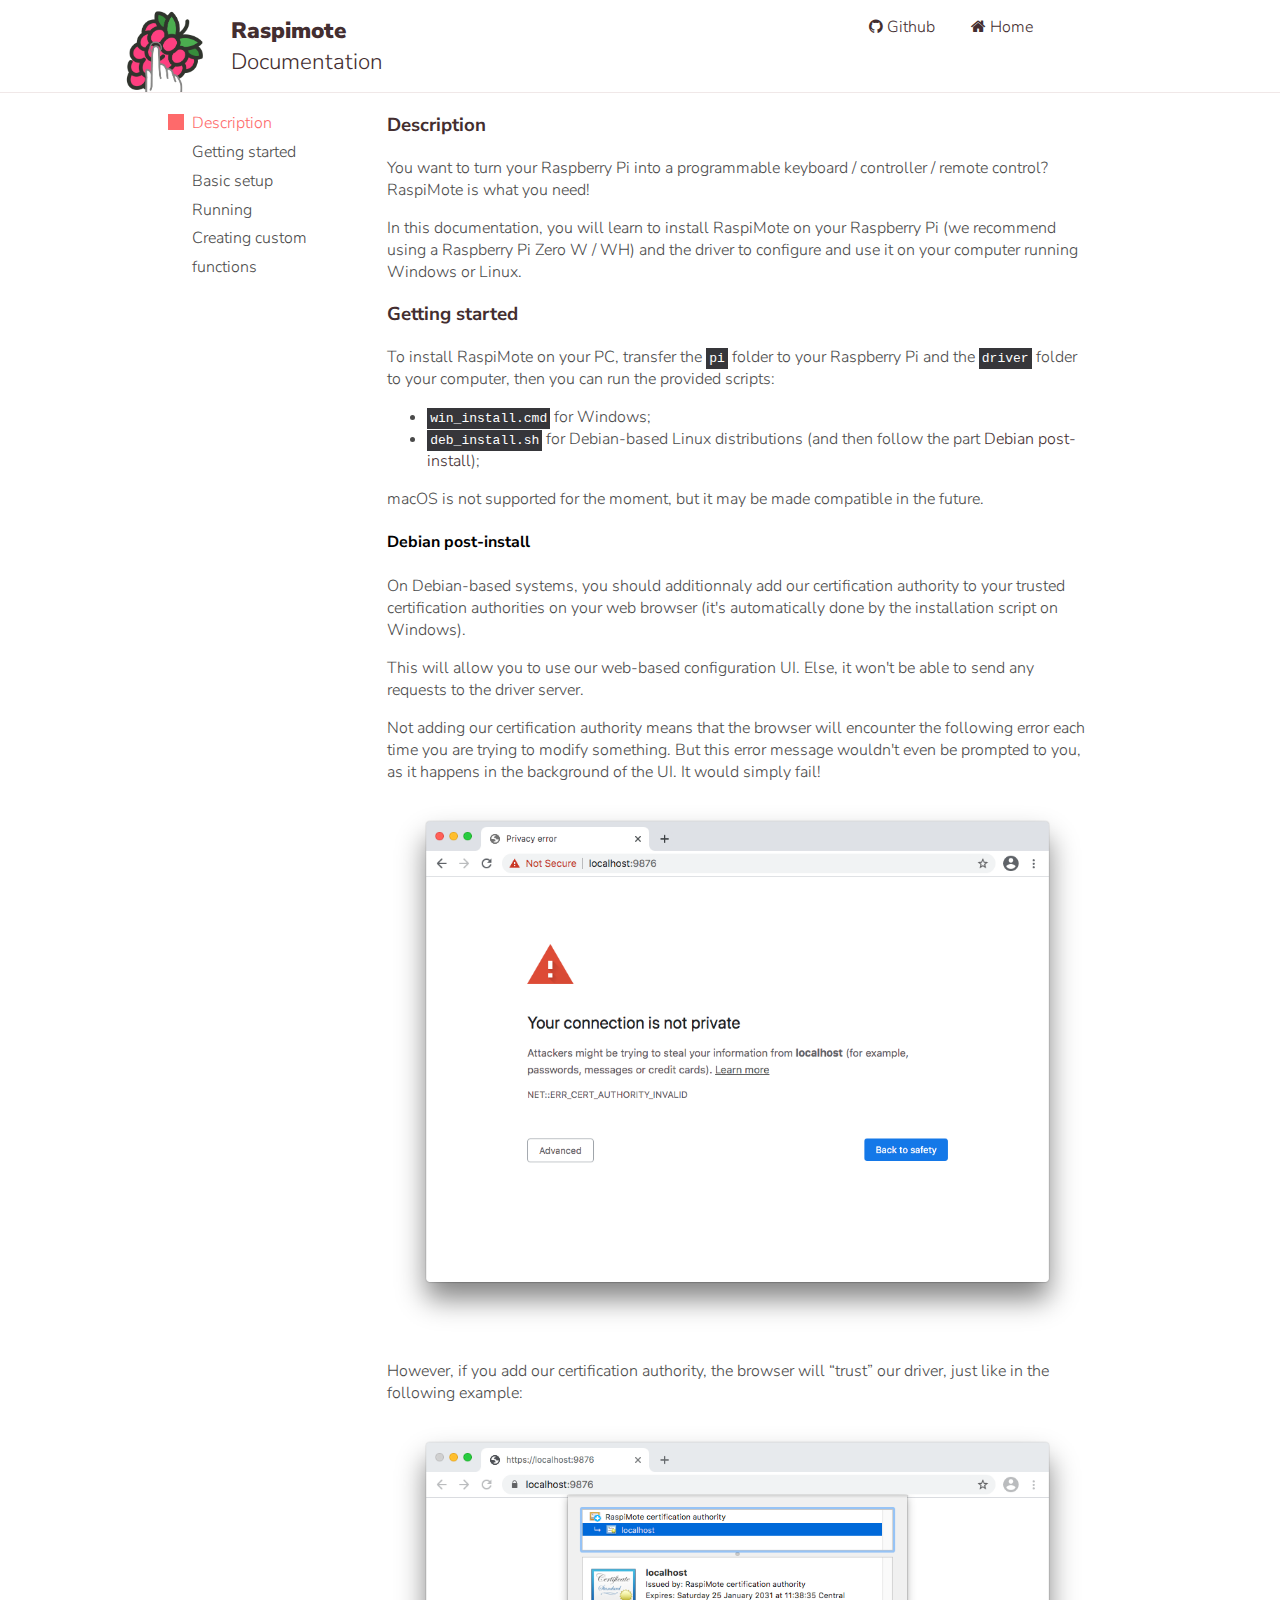
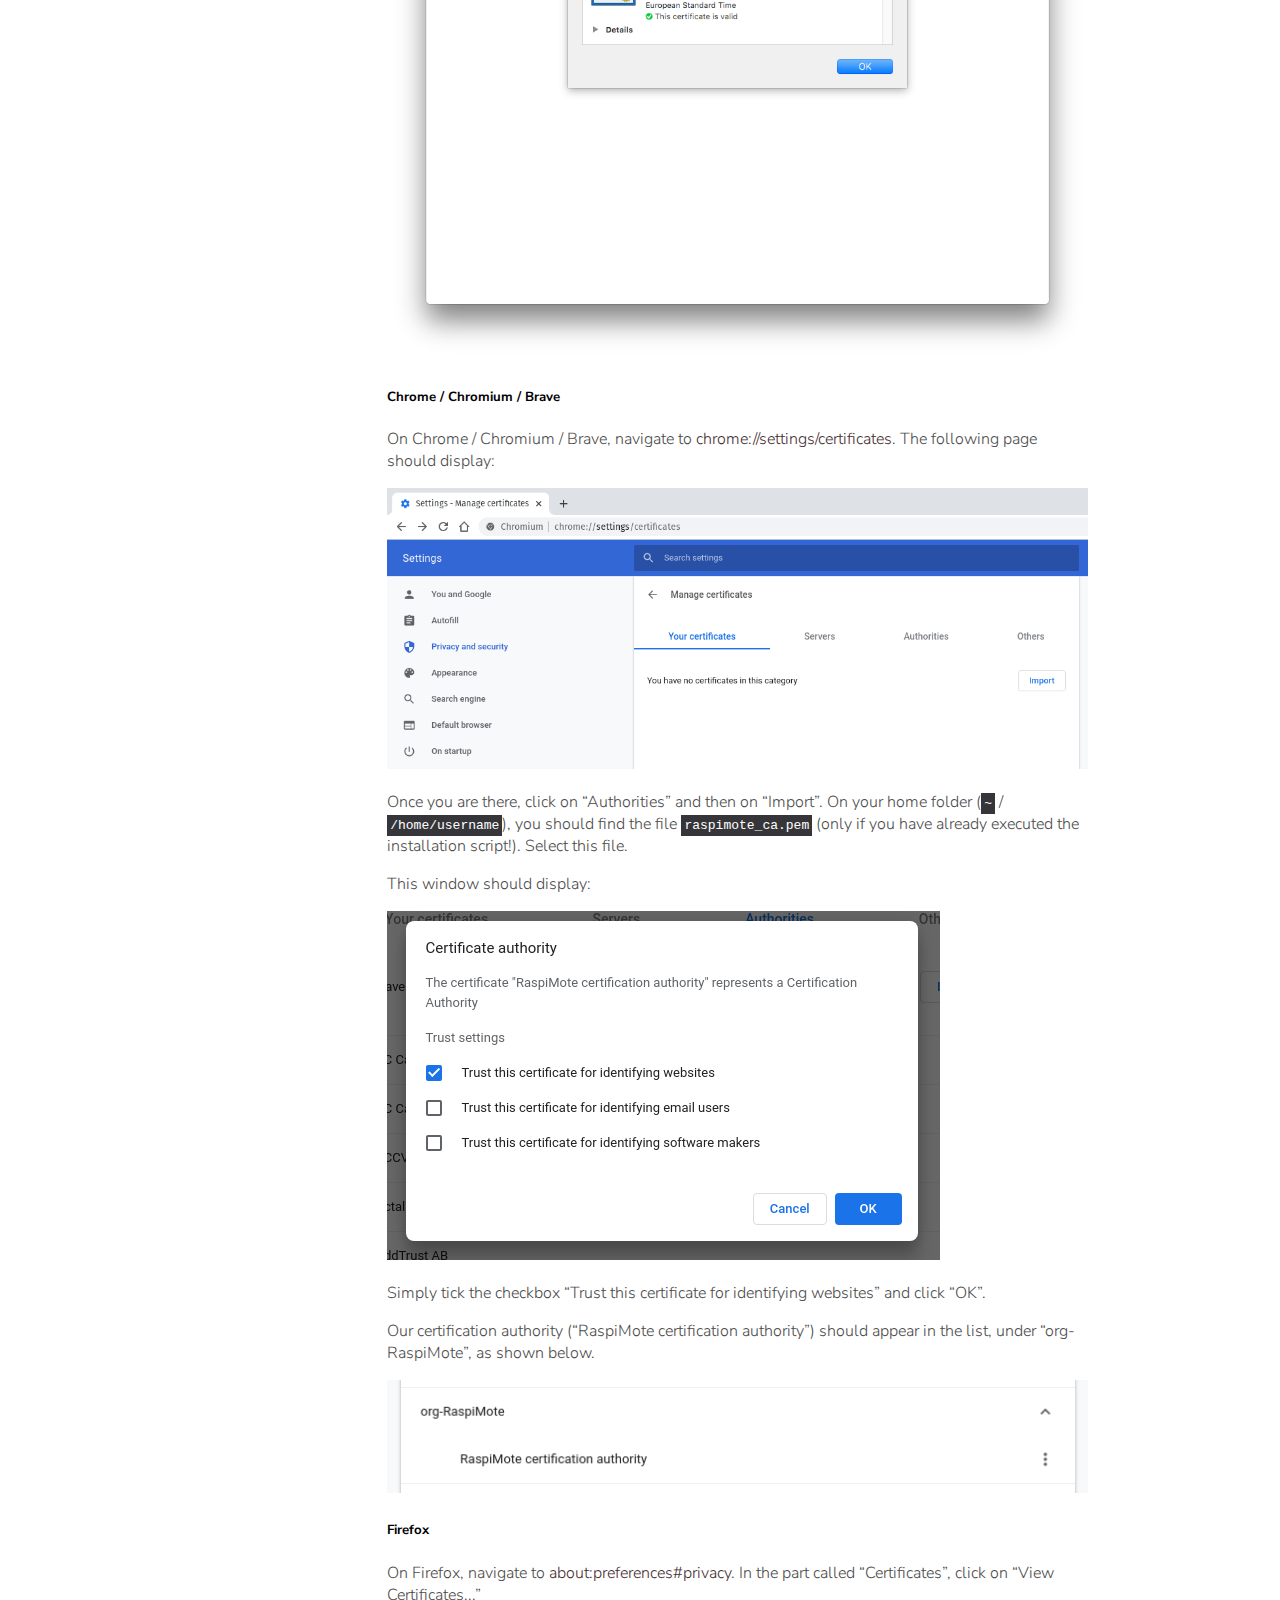
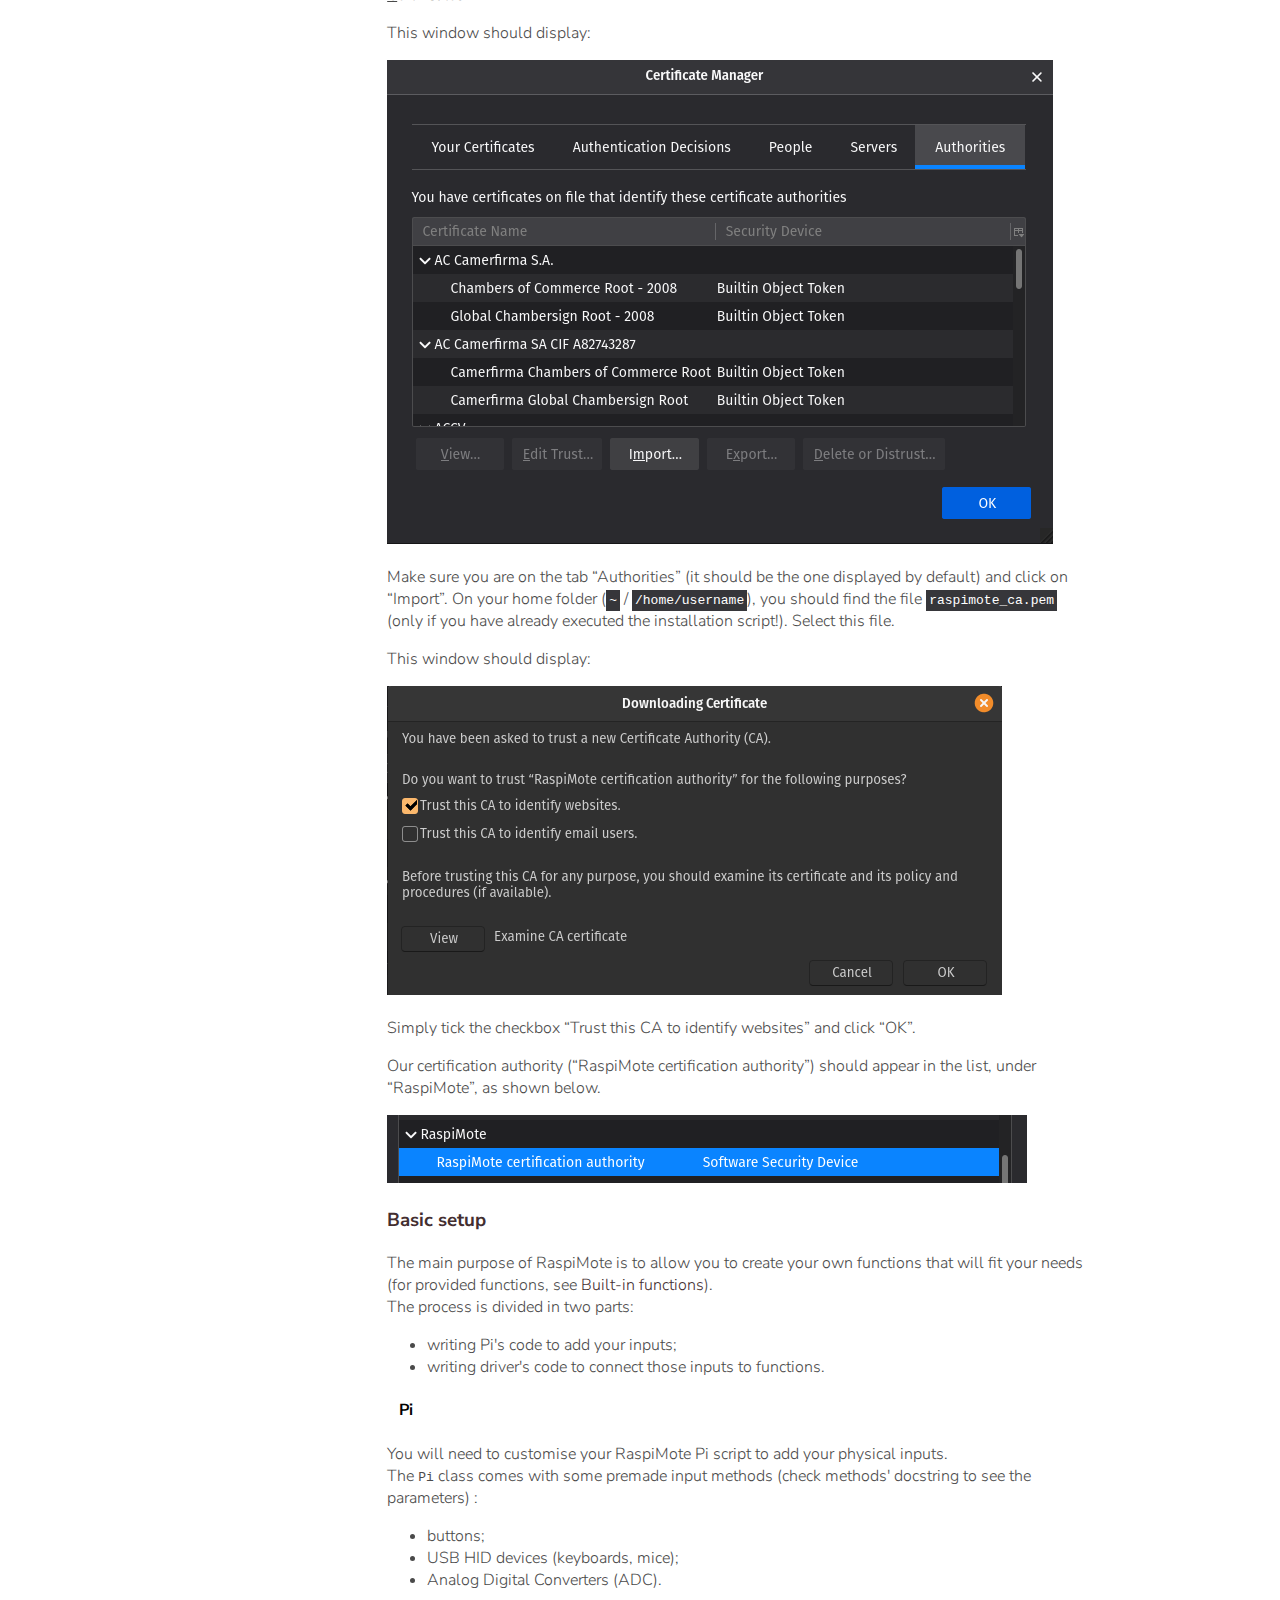
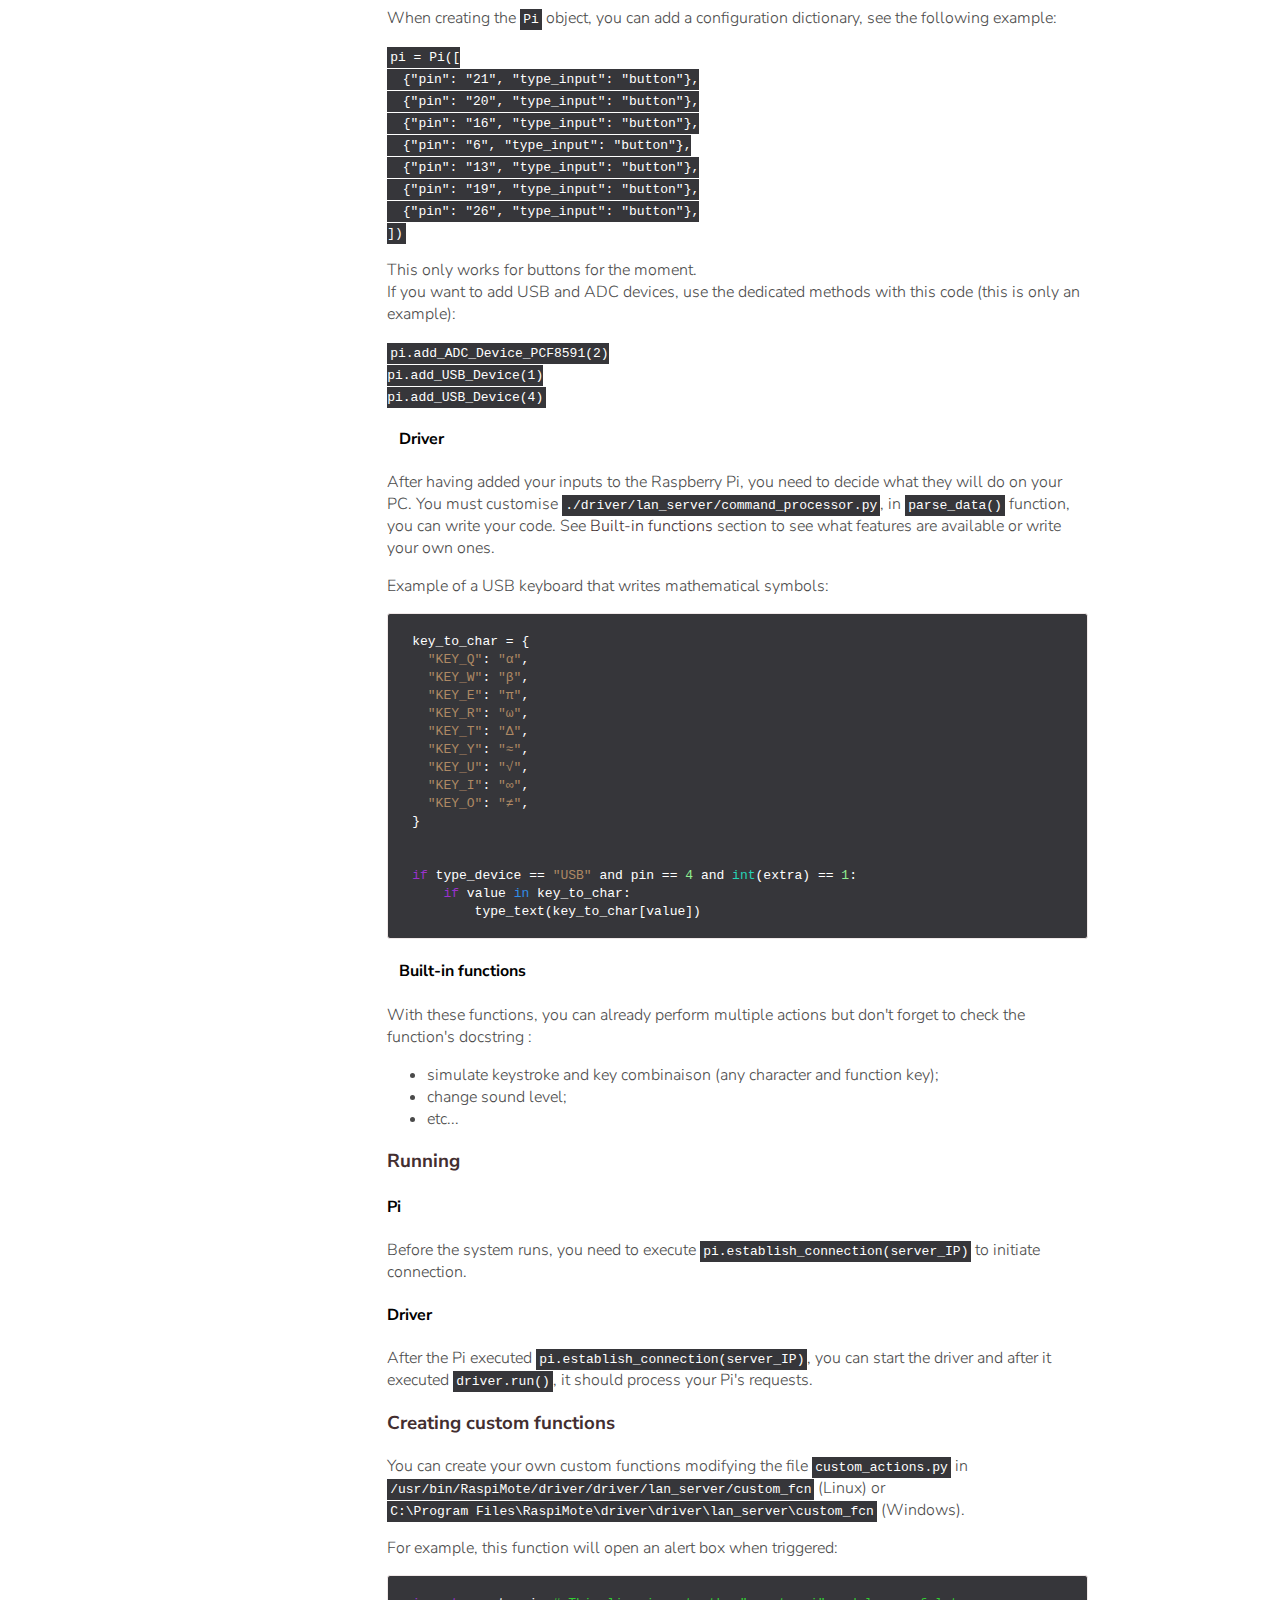
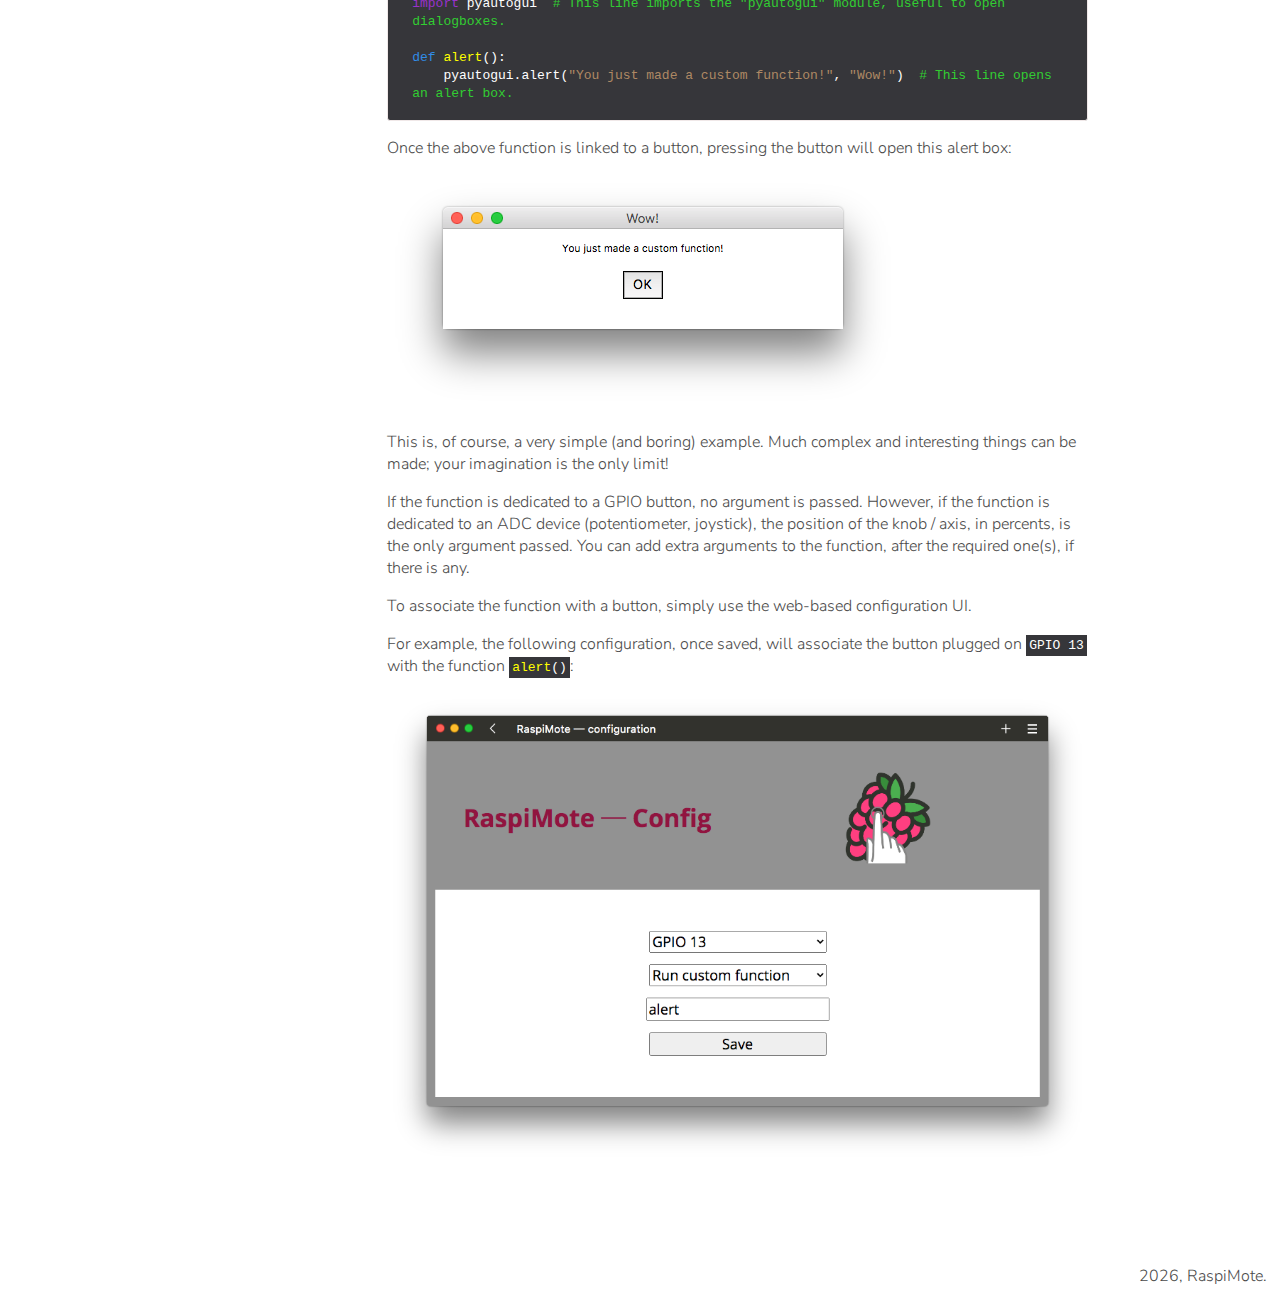
==== index.html @ 2a9b8db9 "Update docs" ====
<!DOCTYPE html>
<html lang=en>
  <head>
    <meta charset="utf-8">
    <meta name="description" content="The documentation of the RaspiMote project, which aims at turning a Raspberry Pi into a programmable keyboard / controller / remote control...">
    <meta name="keywords" content="raspimote,raspberry,pi,raspberry pi,keyboard,controller,remote,deck,button,potentiometer,key,documentation,docs"/>
    <meta name="viewport" content="width=device-width, initial-scale=1">
    <title>RaspiMote ─ documentation</title>
    <link rel="stylesheet" href="https://cdnjs.cloudflare.com/ajax/libs/font-awesome/4.7.0/css/font-awesome.min.css">
    <link href="https://fonts.googleapis.com/css?family=Nunito+Sans:300,400,600,700,800,900" rel="stylesheet">
    <link rel="stylesheet" href="css/style1.css">
    <link rel="stylesheet" href="css/style2.css">
    <link rel="icon" type="image/x-icon" href="img/RaspiMote_logo.ico"/>
    <link rel="shortcut icon" type="image/x-icon" href="img/RaspiMote_logo.ico"/>
  </head>
  <body>
    <div class="doc__bg"></div>
    <nav class="header">
      <img src="img/RaspiMote_logo_500px.png" class="logo_img">
      <h1 class="logo">Raspimote <span class="logo__thin">Documentation</span></h1>
      <ul class="menu">
        <div class="menu__item toggle"><span></span></div>
        <li class="menu__item"><a href="https://github.com/RaspiMote/RaspiMote" target="_blank"
           class="link link--dark"><i class="fa fa-github"></i> Github</a></li>
        <li class="menu__item"><a href="https://raspimote.tk/" class="link link--dark"><i class="fa fa-home"></i> Home</a></li>
      </ul>
    </nav>
    <div class="wrapper">
      <aside class="doc__nav">
        <ul>
          <li class="js-btn selected">Description</li>
          <li class="js-btn">Getting started</li>
          <li class="js-btn">Basic setup</li>
          <li class="js-btn">Running</li>
          <li class="js-btn">Creating custom functions</li>
        </ul>
      </aside>
      <article class="doc__content">
        <section class="js-section">
          <h3 class="section__title">Description</h3>
          

          <p>
            You want to turn your Raspberry Pi into a programmable keyboard / controller / remote control? RaspiMote is what you need!
        </p>
        <p>
            In this documentation, you will learn to install RaspiMote on your Raspberry Pi (we recommend using a Raspberry Pi Zero W / WH) and the driver to configure and use it <text title="macOS is not supported yet, but we definitely want to support it in the future!">on your computer running Windows or Linux</text>.
        </p>
      </section>
        <section class="js-section">

        <h3 class="section__title">Getting started</h3>

        <p>
            To install RaspiMote on your PC, transfer the <code class="micro_code">pi</code> folder to your Raspberry Pi and the <code class="micro_code">driver</code> folder to your computer, then you can run the provided scripts:
        </p>

        <ul>
            <li><code class="micro_code">win_install.cmd</code> for Windows;</li>
            <li><code class="micro_code">deb_install.sh</code> for Debian-based Linux distributions (and then follow the part <a href="#post_inst_deb">Debian post-install</a>);</li>
        </ul>

        <p>
          macOS is not supported for the moment, but it may be made compatible in the future.
        </p>

        <h4 id="post_inst_deb">Debian post-install</h4>

        <p>On Debian-based systems, you should additionnaly add our certification authority to your trusted certification authorities on your web browser (it's automatically done by the installation script on Windows).</p>

        <p>This will allow you to use our web-based configuration UI. Else, it won't be able to send any requests to the driver server.</p>

        <p>Not adding our certification authority means that the browser will encounter the following error each time you are trying to modify something. But this error message wouldn't even be prompted to you, as it happens in the background of the UI. It would simply fail!</p>

        <img src="img/CA_not_trusted.png" class="in_text_img" alt="Here, our CA is not trusted." title="Here, our CA is not trusted."/>

        <p>However, if you add our certification authority, the browser will “trust” our driver, just like in the following example:</p>

        <img src="img/CA_trusted.png" class="in_text_img" alt="Here, our CA is trusted." title="Here, our CA is trusted."/>

        <h5>Chrome / Chromium / Brave</h5>

        <p>On Chrome / Chromium / Brave, navigate to <a href="chrome://settings/certificates">chrome://settings/certificates</a>. The following page should display:</p>

        <img src="img/Chrome_certs.png" class="in_text_img" alt="Chrome / Chromium ─ “Manage certificates”" title="Chrome / Chromium ─ “Manage certificates”"/>

        <p>Once you are there, click on “Authorities” and then on “Import”. On your home folder (<code class="micro_code">~</code> / <code class="micro_code">/home/username</code>), you should find the file <code class="micro_code">raspimote_ca.pem</code> (only if you have already executed the installation script!). Select this file.</p>

        <p>This window should display:</p>

        <img src="img/Chrome_add_CA.png" class="in_text_img" alt="Chrome / Chromium ─ “Add a CA”" title="Chrome / Chromium ─ “Add a CA”"/>

        <p>Simply tick the checkbox “Trust this certificate for identifying websites” and click “OK”.</p>

        <p>Our certification authority (“RaspiMote certification authority”) should appear in the list, under “org-RaspiMote”, as shown below.</p>

        <img src="img/Chrome_RSP_CA.png" class="in_text_img" alt="Chrome / Chromium ─ RaspiMote certification authority added" title="Chrome / Chromium ─ RaspiMote certification authority added"/>

        <h5>Firefox</h5>

        <p>On Firefox, navigate to <a href="about:preferences#privacy">about:preferences#privacy</a>. In the part called “Certificates”, click on “View <u>C</u>ertificates...”</p>

        <p>This window should display:</p>

        <img src="img/Firefox_cert_manager.png" class="in_text_img" alt="Firefox ─ “Certificate manager”" title="Firefox ─ “Certificate manager”"/>

        <p>Make sure you are on the tab “Authorities” (it should be the one displayed by default) and click on “Import”. On your home folder (<code class="micro_code">~</code> / <code class="micro_code">/home/username</code>), you should find the file <code class="micro_code">raspimote_ca.pem</code> (only if you have already executed the installation script!). Select this file.</p>

        <p>This window should display:</p>

        <img src="img/Firefox_add_CA.png" class="in_text_img" alt="Firefox ─ “Add a CA”" title="Firefox ─ “Add a CA”"/>

        <p>Simply tick the checkbox “Trust this CA to identify websites” and click “OK”.</p>

        <p>Our certification authority (“RaspiMote certification authority”) should appear in the list, under “RaspiMote”, as shown below.</p>

        <img src="img/Firefox_RSP_CA.png" class="in_text_img" alt="Firefox ─ RaspiMote certification authority added" title="Firefox ─ RaspiMote certification authority added"/>

            </pre>
          </section>
          <section class="js-section">
            <h3 class="section__title">Basic setup</h3>

            <p>
              The main purpose of RaspiMote is to allow you to create your own functions that will fit your needs (for provided functions, see <a href="#builtinfunct">Built-in functions</a>).<br/>
              The process is divided in two parts:
          </p>
  
          <ul>
              <li>writing Pi's code to add your inputs;</li>
              <li>writing driver's code to connect those inputs to functions.</li>
          </ul>
  
          <h4>&nbsp;&nbsp; Pi</h4>
          <p>
              You will need to customise your RaspiMote Pi script to add your physical inputs.<br>The <code>Pi</code> class comes with some premade input methods (check methods' docstring to see the parameters) :
          </p>
          <ul>
              <li>buttons;</li>
              <li>USB HID devices (keyboards, mice);</li>
              <li>Analog Digital Converters (ADC).</li>
          </ul>
  
          <p>
              When creating the <code class="micro_code">Pi</code> object, you can add a configuration dictionary, see the following example:
          </p>
  
          <code class="micro_code">
              pi = Pi([<br/>
                  &nbsp; {"pin": "21", "type_input": "button"},<br/>
                  &nbsp; {"pin": "20", "type_input": "button"},<br/>
                  &nbsp; {"pin": "16", "type_input": "button"},<br/>
                  &nbsp; {"pin": "6", "type_input": "button"},<br/>
                  &nbsp; {"pin": "13", "type_input": "button"},<br/>
                  &nbsp; {"pin": "19", "type_input": "button"},<br/>
                  &nbsp; {"pin": "26", "type_input": "button"},<br/>
              ])
          </code>
  
          <p>
              This only works for buttons for the moment.<br>If you want to add USB and ADC devices, use the dedicated methods with this code (this is only an example):
          </p>
  
          <code class="micro_code">
              pi.add_ADC_Device_PCF8591(2)<br/>
              pi.add_USB_Device(1)<br/>
              pi.add_USB_Device(4)
          </code>
  
          <h4>&nbsp;&nbsp; Driver</h4>
          <p>
              After having added your inputs to the Raspberry Pi, you need to decide what they will do on your PC. You must customise <code class="micro_code">./driver/lan_server/command_processor.py</code>, in <code class="micro_code">parse_data()</code> function, you can write your code. See <a href="#builtinfunct">Built-in functions</a> section to see what features are available or write your own ones.
          </p>
          <p>
              Example of a USB keyboard that writes mathematical symbols:
          </p>

          <div class="code__block code__block--notabs">
            <pre class="code code--block">
              <code>
                key_to_char = {
                  &nbsp; <marron>"KEY_Q"</marron>: <marron>"α"</marron>,
                  &nbsp; <marron>"KEY_W"</marron>: <marron>"β"</marron>,
                  &nbsp; <marron>"KEY_E"</marron>: <marron>"π"</marron>,
                  &nbsp; <marron>"KEY_R"</marron>: <marron>"ω"</marron>,
                  &nbsp; <marron>"KEY_T"</marron>: <marron>"Δ"</marron>,
                  &nbsp; <marron>"KEY_Y"</marron>: <marron>"≈"</marron>,
                  &nbsp; <marron>"KEY_U"</marron>: <marron>"√"</marron>,
                  &nbsp; <marron>"KEY_I"</marron>: <marron>"∞"</marron>,
                  &nbsp; <marron>"KEY_O"</marron>: <marron>"≠"</marron>,
              }
              

            <violet>if</violet> type_device == <marron>"USB"</marron> and pin == <lgreen>4</lgreen> and <blgreen>int</blgreen>(extra) == <lgreen>1</lgreen>:
            &nbsp;&nbsp;&nbsp; <violet>if</violet> value <blue>in</blue> key_to_char:
            &nbsp;&nbsp;&nbsp;&nbsp;&nbsp;&nbsp;&nbsp; type_text(key_to_char[value])
      </code>
    </pre>
  </div>

        <h4 id="builtinfunct">&nbsp;&nbsp; Built-in functions</h4>

        <p>
            With these functions, you can already perform multiple actions but don't forget to check the function's docstring :
        </p>

        <ul>
            <li>simulate keystroke and key combinaison (any character and function key);</li>
            <li>change sound level;</li>
            <li>etc...</li>
        </ul>




          </section>


          <section class="js-section">

            <h3 class="section__title">Running</h3>


            <h4>Pi</h4>
            <p>
                Before the system runs, you need to execute <code class="micro_code">pi.establish_connection(server_IP)</code> to initiate connection</code>.
            </p>
        
            <h4>Driver</h4>
              <p>After the Pi executed <code class="micro_code">pi.establish_connection(server_IP)</code>, you can start the driver and after it executed <code class="micro_code">driver.run()</code>, it should process your Pi's requests.</b></p>


          </section>


          <section class="js-section">

            <h3 class="section__title">Creating custom functions</h3>

            <p>You can create your own custom functions modifying the file <code class=micro_code>custom_actions.py</code> in <code class=micro_code>/usr/bin/RaspiMote/driver/driver/lan_server/custom_fcn</code> (Linux) or <code class=micro_code>C:\Program&nbsp;Files\RaspiMote\driver\driver\lan_server\custom_fcn</code> (Windows).</p>

            <p>For example, this function will open an alert box when triggered:</p>

            <div class="code__block code__block--notabs">
              <pre class="code code--block">
                <code>
                  <violet>import</violet> pyautogui&nbsp; <green># This line imports the "pyautogui" module, useful to open dialogboxes.</green>

                  <blue>def</blue> <yellow>alert</yellow>():
                  &nbsp;&nbsp;&nbsp; pyautogui.alert(<marron>"You just made a custom function!"</marron>, <marron>"Wow!"</marron>)&nbsp; <green># This line opens an alert box.</green>
                </code>
              </pre>
            </div>

            <p>Once the above function is linked to a button, pressing the button will open this alert box:</p>
            
            <img src="img/pyautogui_example.png" title="The messagebox generated with the code above." alt="The messagebox generated with the code above." class="in_text_img"/>

            <p>This is, of course, a very simple (and boring) example. Much complex and interesting things can be made; your imagination is the only limit!</p>

            <p>If the function is dedicated to a GPIO button, no argument is passed. However, if the function is dedicated to an ADC device (potentiometer, joystick), the position of the knob / axis, in percents, is the only argument passed. You can add extra arguments to the function, after the required one(s), if there is any.</p>

            <p>To associate the function with a button, simply use the web-based configuration UI.</p>

            <p>For example, the following configuration, once saved, will associate the button plugged on <code class="micro_code">GPIO 13</code> with the function <code class="micro_code"><yellow>alert</yellow>()</code>:</p>

            <img src="img/conf_alert_example.png" title="Configuration to run the function “alert()” with “GPIO 13”." alt="Configuration to run the function “alert()” with “GPIO 13”." class="in_text_img"/>

          </section>


      </article>
    </div>
    <footer>
      <p id="footer"></p>
    </footer>

    <script src="js/highlight.min.js"></script>
    <script>hljs.initHighlightingOnLoad();</script>
    <script src="js/js.js"></script>
  </body>
</html>
---- css/style1.css ----
html, body {
  display: flex;
  flex-direction: column;
  min-height: 100vh;
  max-width: 100%;
  overflow-x: hidden;
}

.logo_img {
  float: right;
  margin-left: auto;
  width: 80px;
  margin-right: 2vw;
  margin-top: 10px;
}

/* layout */
.header {
  border-bottom: 1px solid var(--code-bg-color);
  grid-template-columns: 1fr 50px 60% 1fr;
}

.wrapper {
  display: flex;
  flex-grow: 1;
}

/* logo */
.logo {
  font-weight: 900;
  color: var(--primary-color);
  font-size: 1.4em;
  grid-column: 2;
}

.logo__thin {
  font-weight: 300;
}

/* menu */
.menu {
  grid-template-columns: 1fr 180px 60% 1fr;
}

.menu__item {
  padding: 1.5rem 1rem;
}

/* doc */
.doc__bg {
  position: fixed;
  top: 0;
  left: 0;
  bottom: 0;
  width: 28%;
  background-color: var(--bg-color);
  z-index: -1;
}

.doc__nav {
  flex-basis: 20%;
  font-weight: 200;
}

.doc__nav ul {
  list-style: none;
  padding-left: 0;
  line-height: 1.8;
}

.doc__nav ul.fixed {
  position: fixed;
  top: 2rem;
}

.doc__nav li:hover {
  color: var(--primary-color-light);
  cursor: pointer;
  transition: color .3s ease-in-out;
}

.doc__nav .selected {
  color: var(--accent-color);
  position: relative;
}

.doc__nav .selected:after {
  position: absolute;
  content: "";
  width: 1rem;
  height: 1rem;
  background-color: var(--accent-color);
  left: -1.5rem;
  top: 0.3rem;
}

.doc__content {
  flex-basis: 80%;
  padding: 0 0 5rem 1rem;
}

violet {
  color: #9932CC;
}

blue {
  color: #318CE7;
}

yellow {
  color: #FFFF00;
}

marron {
  color: #AE8964;
}

green {
  color: #32CD32;
}

lgreen {
  color: #90EE90;
}

blgreen {
  color: #26d2b6;
}

.in_text_img {
  max-width: 100%;
}

@media (max-width: 750px) {
  .wrapper {
    flex-direction: column;
  }
  .doc__content {
    padding-left: 0;
  }
  .doc__nav ul {
    border-bottom: 1px solid var(--code-bg-color);
    padding-bottom: 0.5rem;
  }
  .doc__nav ul.fixed {
    /* nutralized the fixed menu for mobile*/
    position: absolute;
    top: 0;
  }
  .doc__nav li {
    display: inline-block;
    padding-right: 1rem;
  }
  .doc__nav .selected:after {
    display: none;
  }
}

footer {
  text-align: right;
  margin-right: 1vw;
}
---- css/style2.css ----
/* css variables*/
:root {
  --primary-color: #432E30;
  --primary-color-light: #8E7474;
  --accent-color: #FE6A6B;
  --accent-color-light: #FFE4E4;
  --accent-color-dark: #B94B4C;
  --white-color: #FAFBFC;
  --light-gray-color: #C6CBD1;
  --medium-gray-color: #959DA5;
  --dark-gray-color: #444D56; 
  --bg-color: #F8F8FA;
  --code-bg-color: #F0E8E8;
  --amazing-color: #36363a;
}

/* normalized */
html, body {
  padding: 0;
  margin: 0;
  font-family: 'Nunito Sans', sans-serif;
  background-color: white;
}

.micro_code {
  background-color: #36363a;
  color: white;
  border-width: 3px;
  border-color: #36363a;
  border-style: solid;
}

p, li {
  font-weight: 300;
  color: #4A4A4A;
}

a, a:hover {
  text-decoration: none;
  color: var(--primary-color);
}

hr {
  padding: 1rem 0;
  border: 0;
  border-bottom: 1px solid var(--bg-color);
}

* {
  box-sizing: border-box;
}

/* global components */

/* typography */
.section__title {
  color: var(--primary-color);
}

/* tabs */
.tab__container {code
}

.tab__container > ul {
  position: absolute;
  list-style: none;
  margin: 0;
  right: 1rem;
  top: -2rem;
  padding-left: 0;
}

.tab__container .code {
  white-space: normal;
  padding: 1rem 1.5rem;
}

.tab {
  display: inline-block;
  padding: 0.3rem 0.5rem;
  font-weight: 200;
  cursor: pointer;
}

.tab.active {
  border-bottom: 1px solid var(--primary-color);
  font-weight: 700;
  display: inline-block;
}

.tab__pane {
  display: none;
}

.tab__pane.active {
  display: block;
}

/* code */
.code {
  border-radius: 3px;
  font-family: Space Mono, SFMono-Regular, Menlo,Monaco, Consolas, Liberation Mono, Courier New, monospace;
  background: var(--bg-color);
  border: 1px solid var(--code-bg-color);
  color: var(--primary-color-light);
}

.code--block {
  white-space: pre-line;
  padding: 0 1.5rem;
  background-color: #36363a;
  color: #FFFFFF;
}

.code--inline {
  padding: 3px 6px;
  font-size: 80%;
}

/* buttons */
.button--primary {
  padding: 10px 22px;
  background-color: var(--accent-color);
  color: white;
  position: relative;
  text-decoration: none;
  border: 0;
  transition: all .3s ease-out;
}

.button--primary:after {
  position: absolute;
  content: "";
  width: 1rem;
  height: 1rem;
  background-color: var(--accent-color-light);
  right: -0.4rem;
  top: -0.4rem;
  transition: all 0.3s ease-out;
}

.button--primary:hover {
  text-shadow: 0px 1px 1px var(--accent-color-dark);
  color: white;
  transform: translate3D(0, -3px, 0);
}

.button--primary:hover::after {
  transform: rotate(90deg);
}

.button--secondary {
  padding: 10px 22px;
  border: 2px solid var(--primary-color);
  transition: all 0.5s ease-out;
}

.button--secondary:hover {
  border-color: var(--accent-color);
  color: var(--accent-color);
}

/* links */
.link {
  text-decoration: none;
  transition: all 0.3s ease-out;
}

.link:hover {
  color: var(--accent-color);
}

.link--dark {
  color: var(--primary-color);
}

.link--light {
  color: var(--accent-color);
}

/* menu */
nav {
  display: grid;
  grid-template-columns: 70px auto;
}

.menu {
  margin: 0;
  text-align: right;
  overflow: hidden;
  list-style: none;
}

.toggle {
  display: none;
  position: relative;
}

.toggle span,
.toggle span:before,
.toggle span:after {
  content: '';
  position: absolute;
  height: 2px;
  width: 18px;
  border-radius: 2px;
  background: var(--primary-color);
  display: block;
  cursor: pointer;
  transition: all 0.3s ease-in-out;
  right: 0;
}

.toggle span:before {
  top: -6px;
}

.toggle span:after {
  bottom: -6px;
}

.toggle.open span{
  background-color: transparent;
}

.toggle.open span:before,
.toggle.open span:after {
  top: 0;
}

.toggle.open span:before {
  transform: rotate(45deg);
}

.toggle.open span:after {
  transform: rotate(-45deg);
}

.menu__item {
  padding: 1rem;
  display: inline-block;
}

.menu__item.toggle {
  display: none;
}

/* table */
table {
  border-collapse: collapse;
  width: 100%;
  transition: color .3s ease-out;
  margin-bottom: 2rem;
}

table td, table th {
  border: 1px solid var(--code-bg-color);
  padding: 0.8rem;
  font-weight: 300;
}

table th {
  text-align: left;
  background-color: white;
  border-color: white;
  border-bottom-color: var(--code-bg-color);
}

table td:first-child {
  background-color: var(--bg-color);
  font-weight: 600;
}

@media screen and (max-width: 600px) {
  nav {
    grid-template-columns: 70px auto;
  }

  .menu__item{
    display: none;
  }

  .menu__item.toggle {
    display: inline-block;
  }

  .menu {
    text-align: right;
    padding: 0.5rem 1rem;
  }

  .toggle {
    display: block;
  }

  .menu.responsive .menu__item:not(:first-child) {
    display: block;
    padding: 0 0 0.5rem 0;
  }
}

/* layout */
.wrapper {
  margin: 0 auto;
  width: 70%;
}

.footer {
  text-align: center;
  background-color: var(--primary-color);
  padding: 2rem;
  color: white;
}

@keyframes fadeUp {
  0% {
    opacity: 0;
    transform: translate3d(0,30px,0);
  }
  100% {
    transform: translate3d(0,0,0);
  }
}
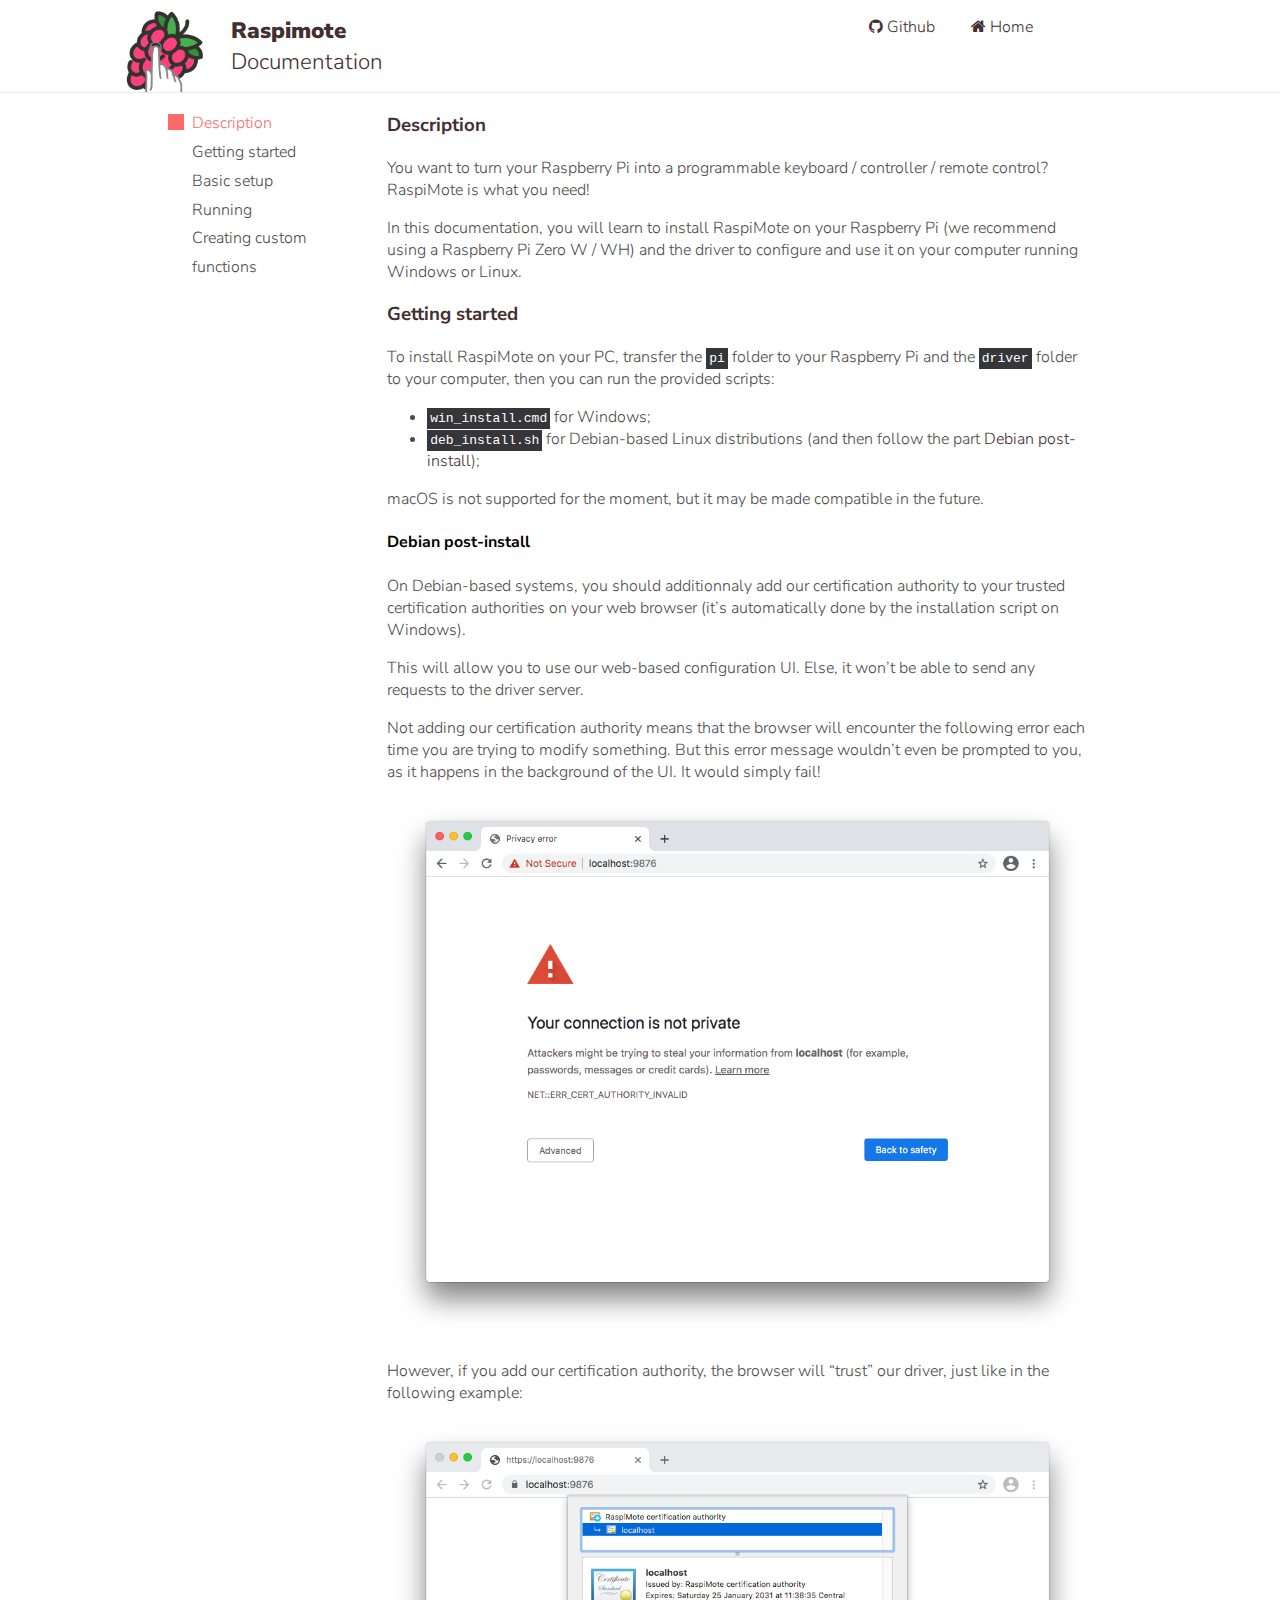
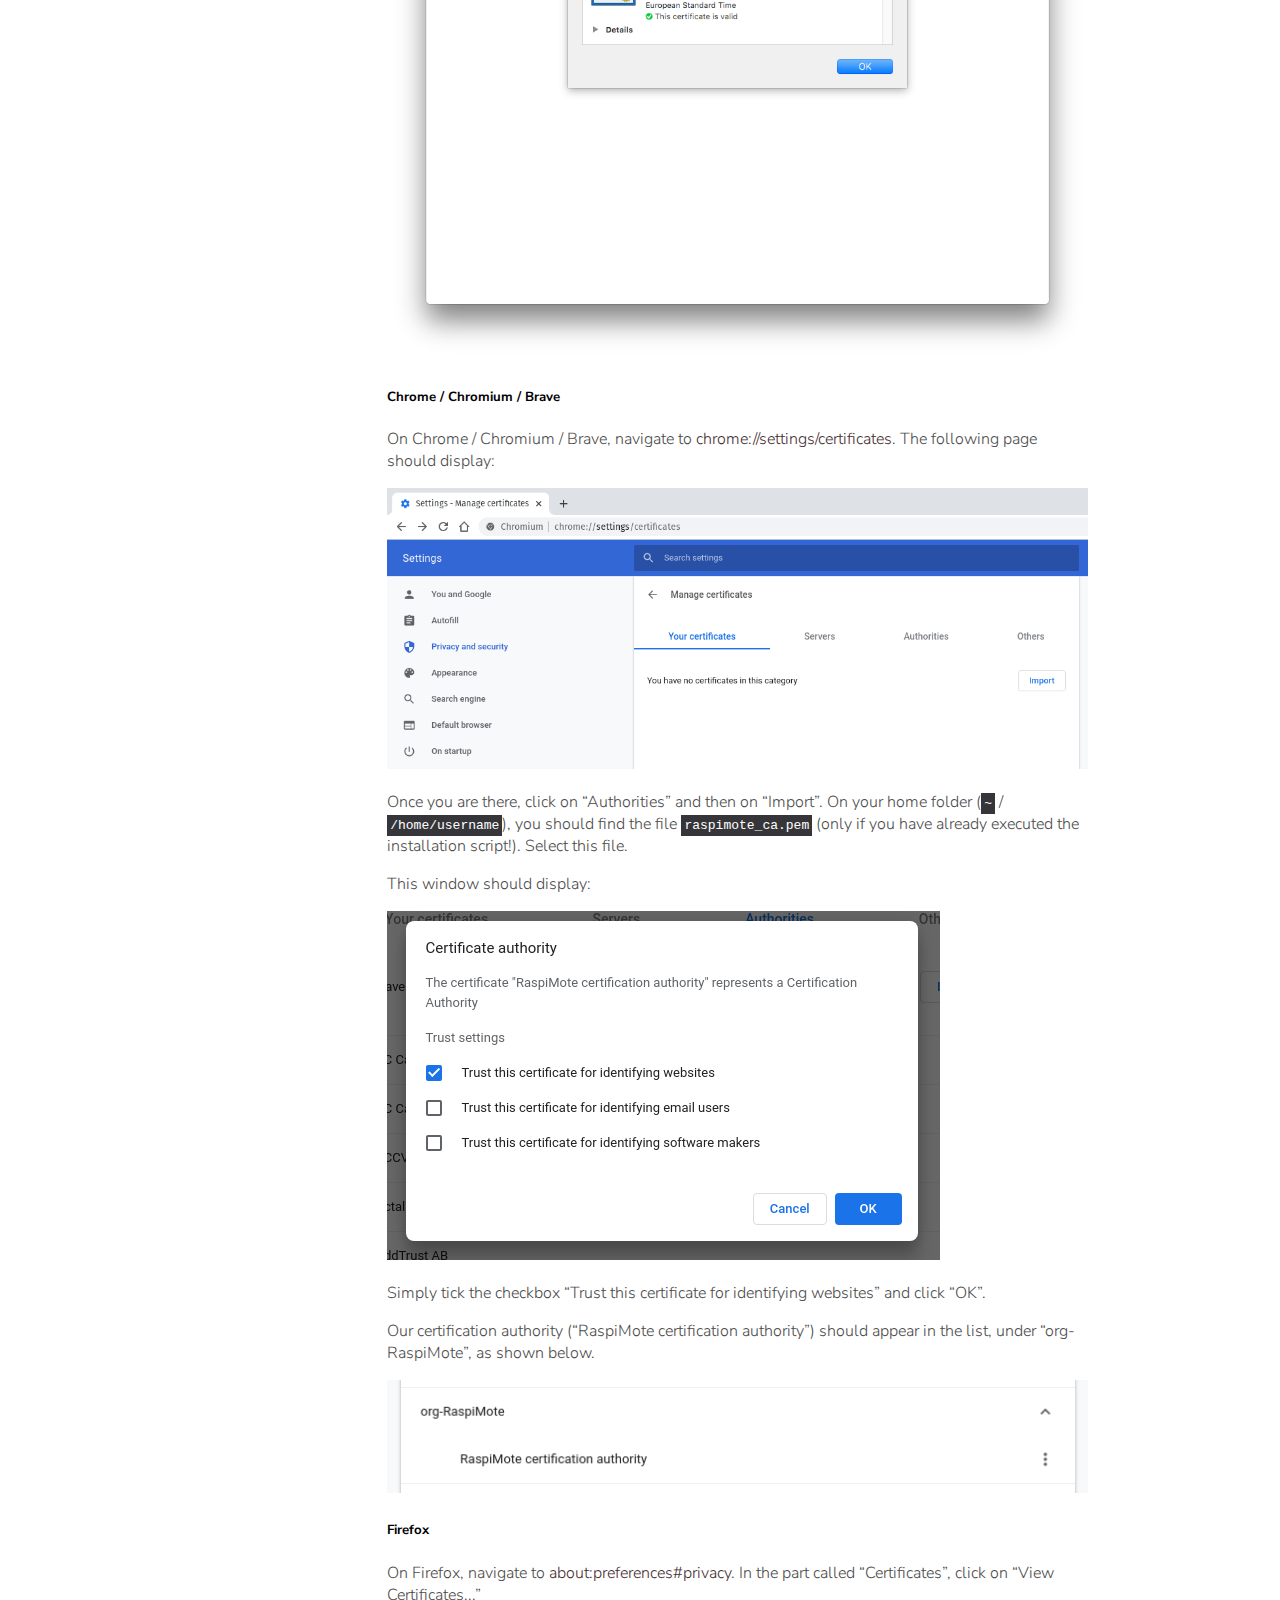
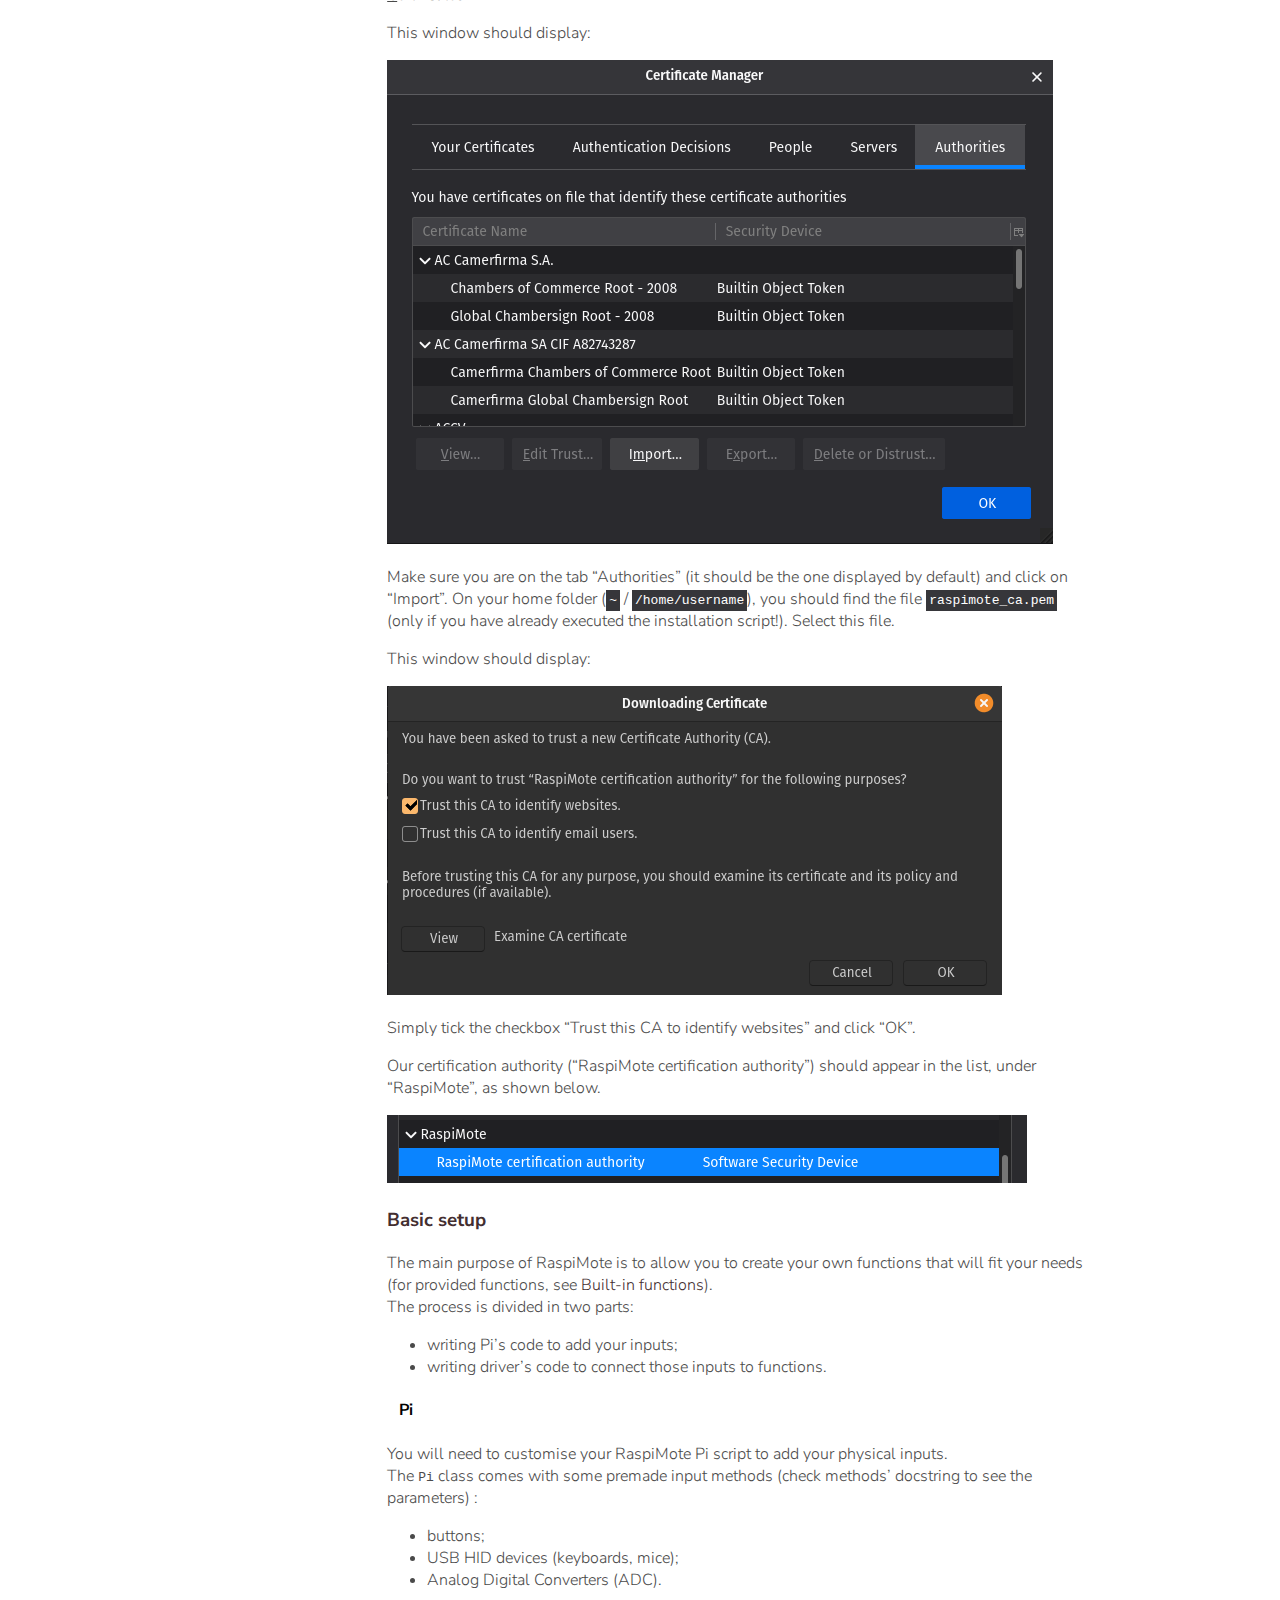
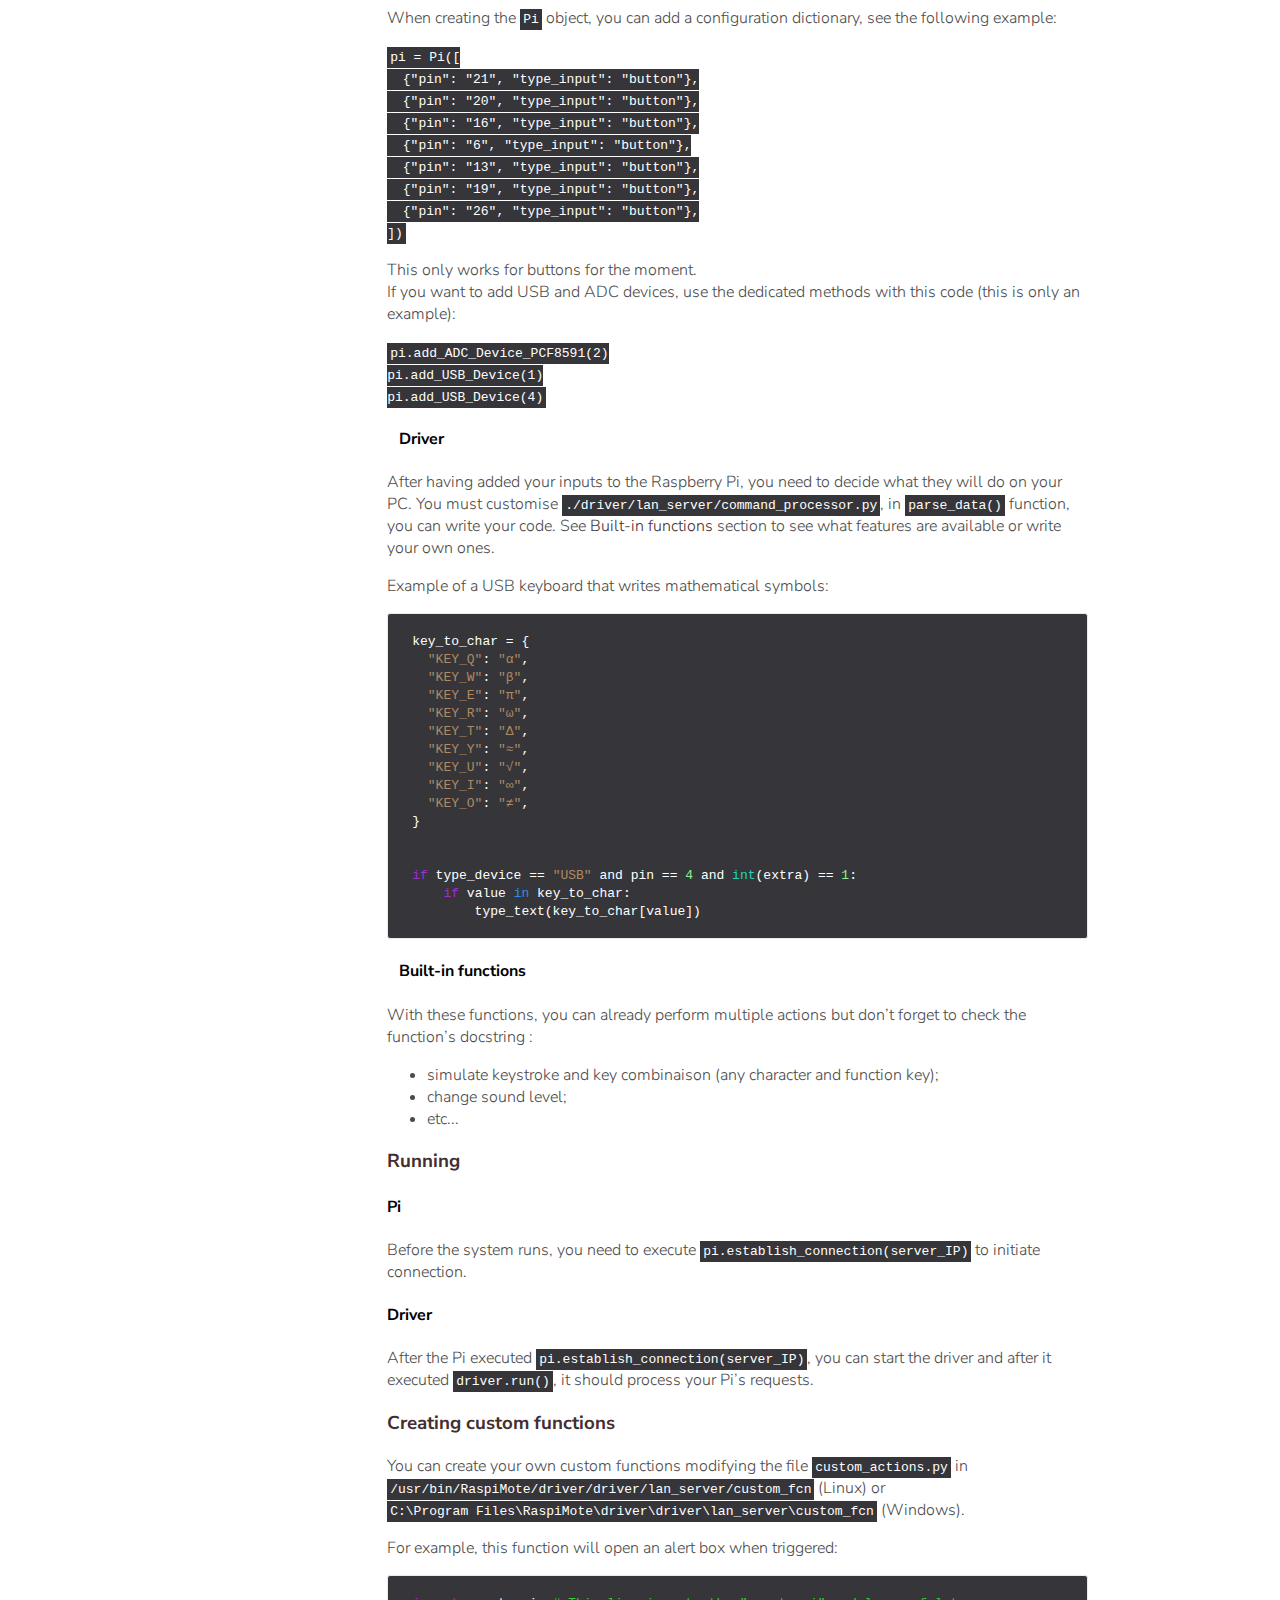
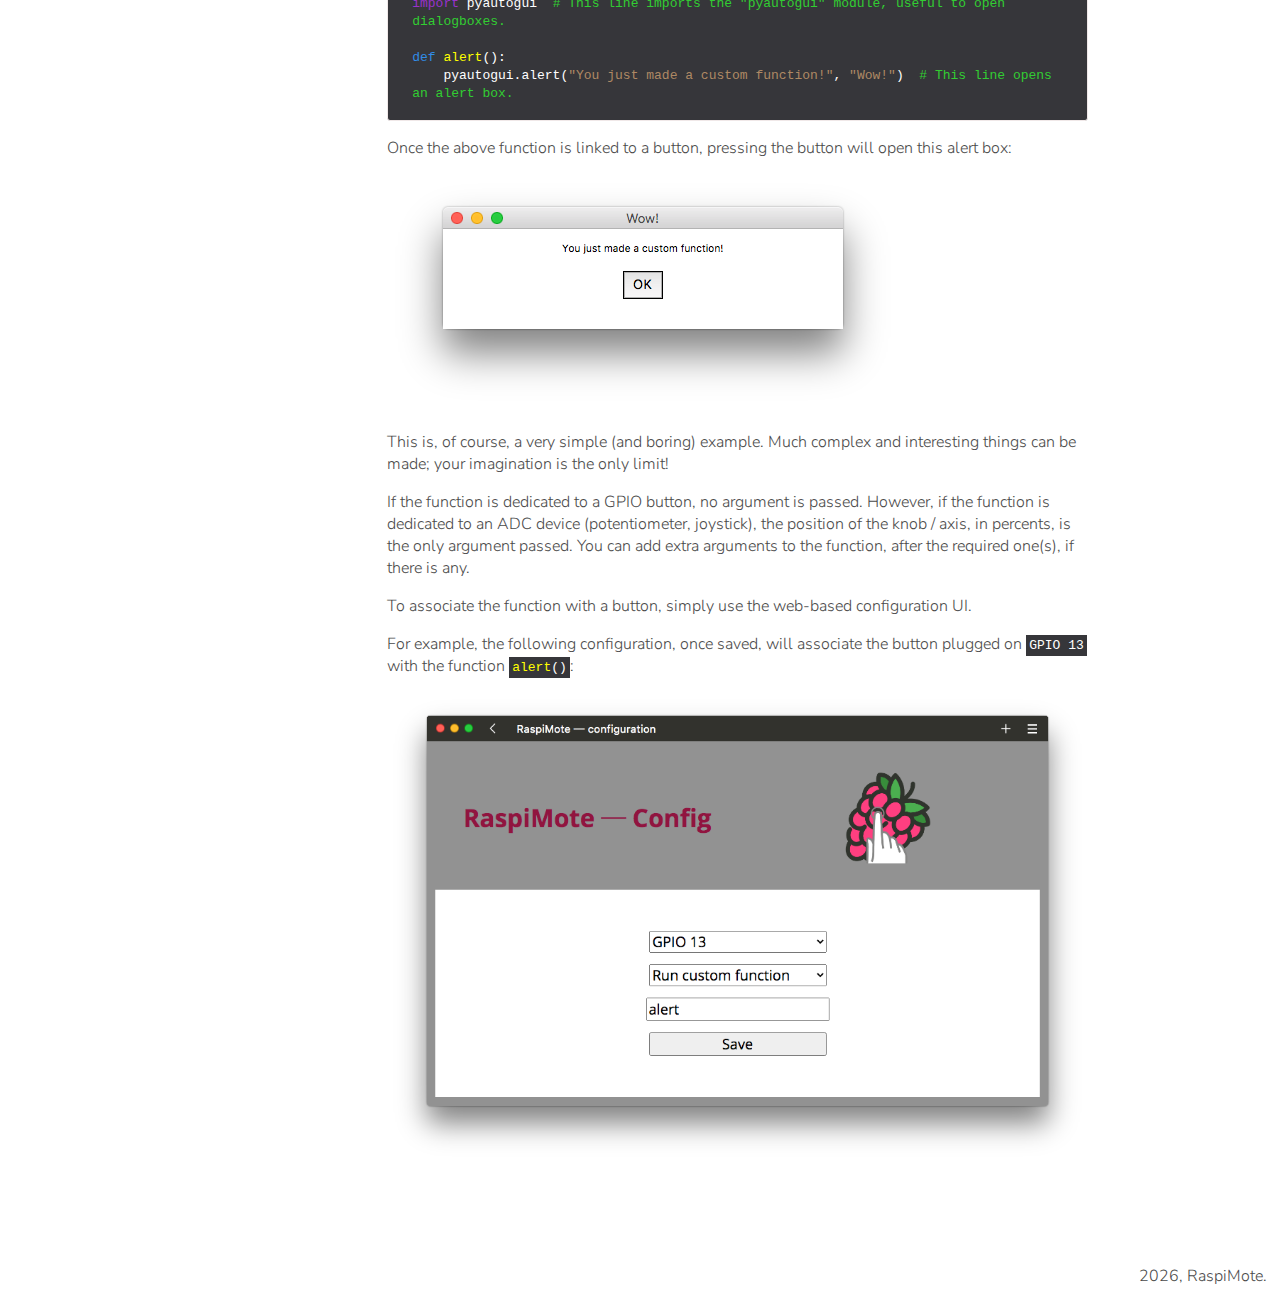
==== commit 34d1b022: "Minor changes" ====
--- a/index.html
+++ b/index.html
@@ -66,11 +66,11 @@
 
         <h4 id="post_inst_deb">Debian post-install</h4>
 
-        <p>On Debian-based systems, you should additionnaly add our certification authority to your trusted certification authorities on your web browser (it's automatically done by the installation script on Windows).</p>
-
-        <p>This will allow you to use our web-based configuration UI. Else, it won't be able to send any requests to the driver server.</p>
-
-        <p>Not adding our certification authority means that the browser will encounter the following error each time you are trying to modify something. But this error message wouldn't even be prompted to you, as it happens in the background of the UI. It would simply fail!</p>
+        <p>On Debian-based systems, you should additionnaly add our certification authority to your trusted certification authorities on your web browser (it’s automatically done by the installation script on Windows).</p>
+
+        <p>This will allow you to use our web-based configuration UI. Else, it won’t be able to send any requests to the driver server.</p>
+
+        <p>Not adding our certification authority means that the browser will encounter the following error each time you are trying to modify something. But this error message wouldn’t even be prompted to you, as it happens in the background of the UI. It would simply fail!</p>
 
         <img src="img/CA_not_trusted.png" class="in_text_img" alt="Here, our CA is not trusted." title="Here, our CA is not trusted."/>
 
@@ -127,13 +127,13 @@
           </p>
   
           <ul>
-              <li>writing Pi's code to add your inputs;</li>
-              <li>writing driver's code to connect those inputs to functions.</li>
+              <li>writing Pi’s code to add your inputs;</li>
+              <li>writing driver’s code to connect those inputs to functions.</li>
           </ul>
   
           <h4>&nbsp;&nbsp; Pi</h4>
           <p>
-              You will need to customise your RaspiMote Pi script to add your physical inputs.<br>The <code>Pi</code> class comes with some premade input methods (check methods' docstring to see the parameters) :
+              You will need to customise your RaspiMote Pi script to add your physical inputs.<br>The <code>Pi</code> class comes with some premade input methods (check methods’ docstring to see the parameters) :
           </p>
           <ul>
               <li>buttons;</li>
@@ -201,7 +201,7 @@
         <h4 id="builtinfunct">&nbsp;&nbsp; Built-in functions</h4>
 
         <p>
-            With these functions, you can already perform multiple actions but don't forget to check the function's docstring :
+            With these functions, you can already perform multiple actions but don’t forget to check the function’s docstring :
         </p>
 
         <ul>
@@ -227,7 +227,7 @@
             </p>
         
             <h4>Driver</h4>
-              <p>After the Pi executed <code class="micro_code">pi.establish_connection(server_IP)</code>, you can start the driver and after it executed <code class="micro_code">driver.run()</code>, it should process your Pi's requests.</b></p>
+              <p>After the Pi executed <code class="micro_code">pi.establish_connection(server_IP)</code>, you can start the driver and after it executed <code class="micro_code">driver.run()</code>, it should process your Pi’s requests.</b></p>
 
 
           </section>
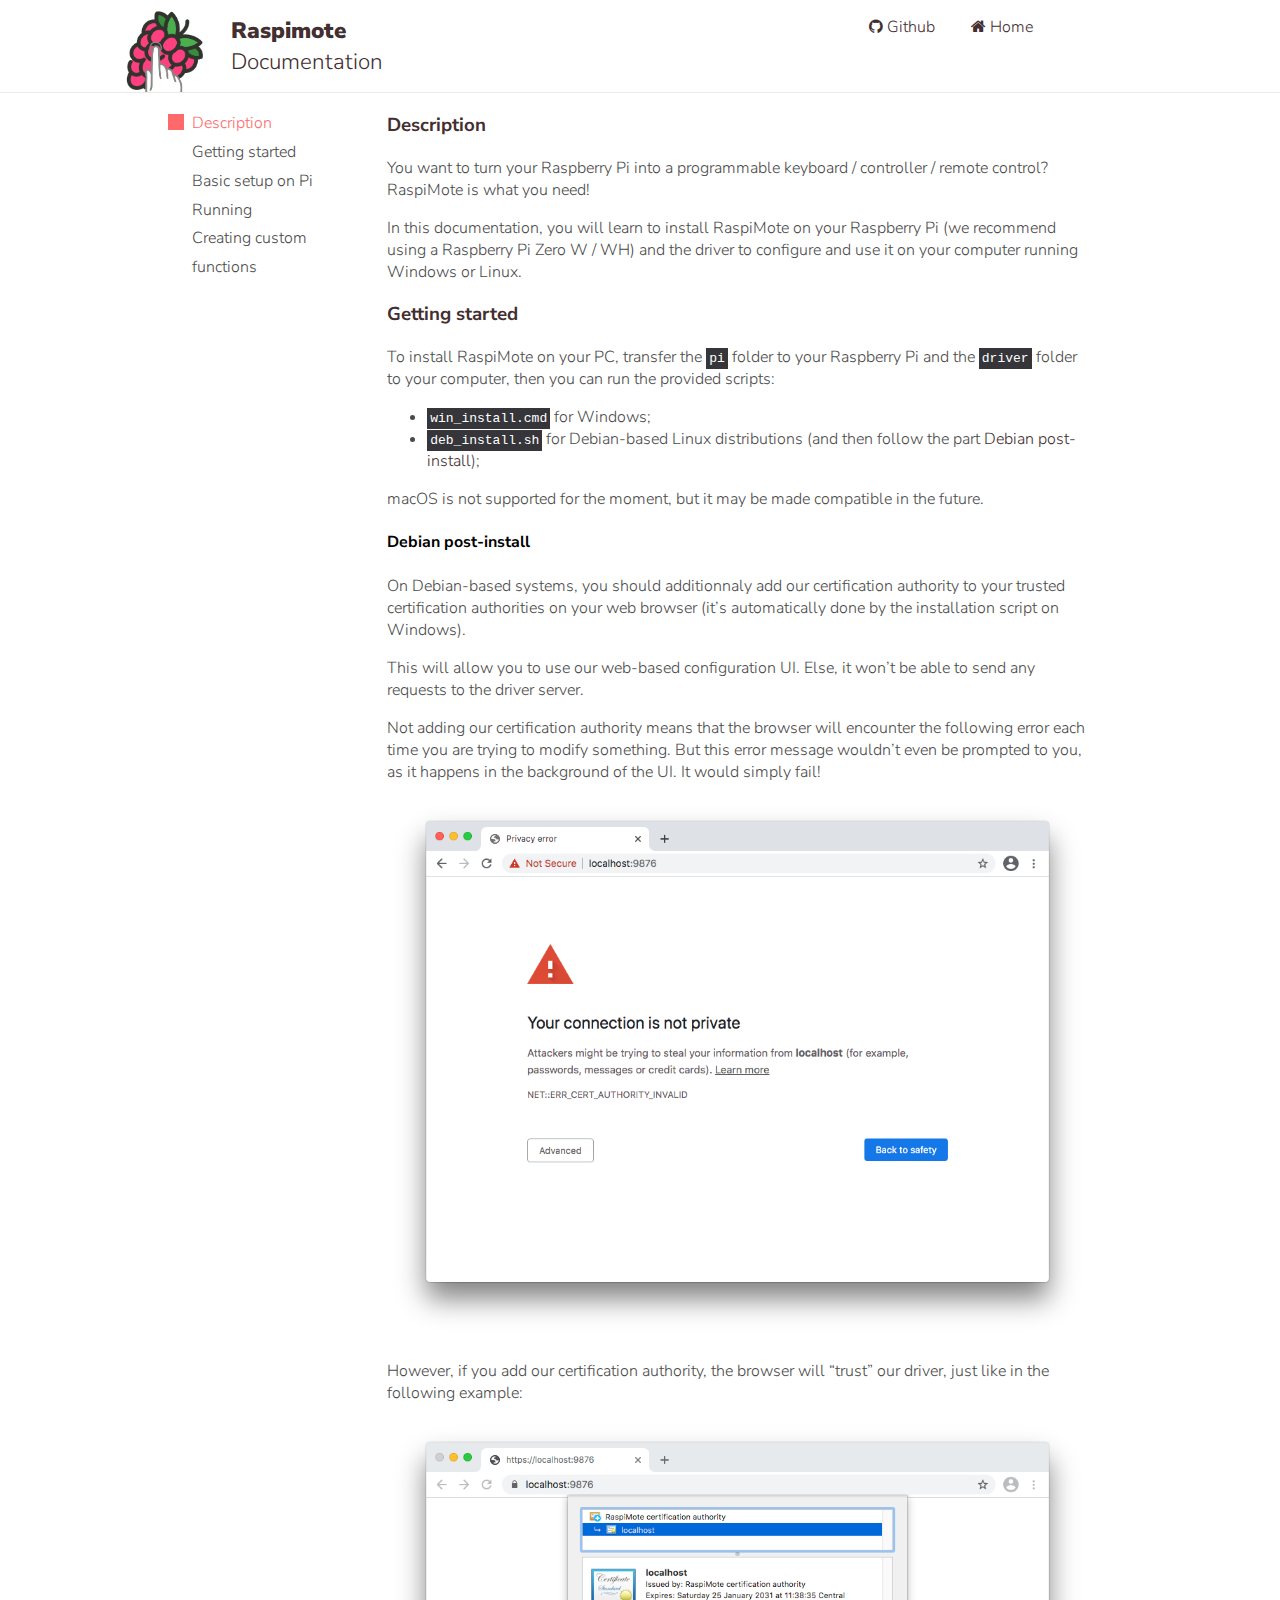
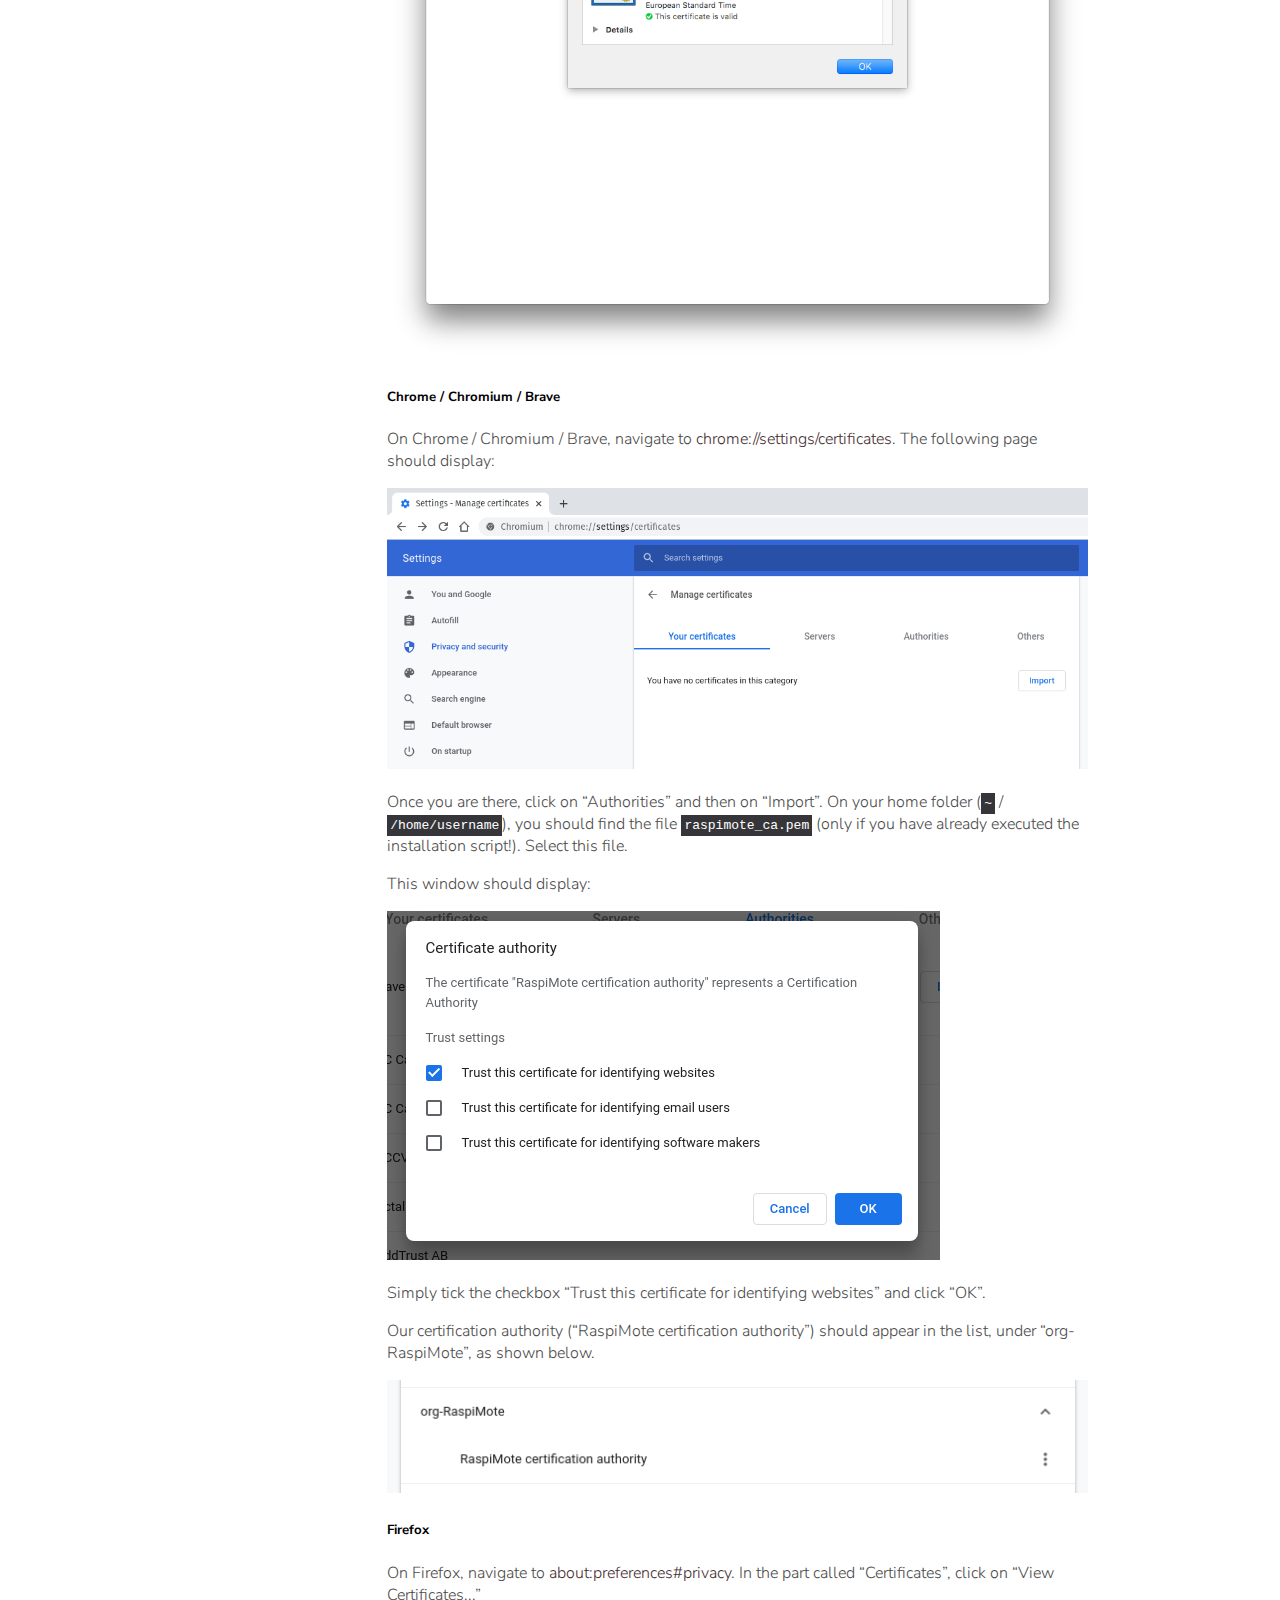
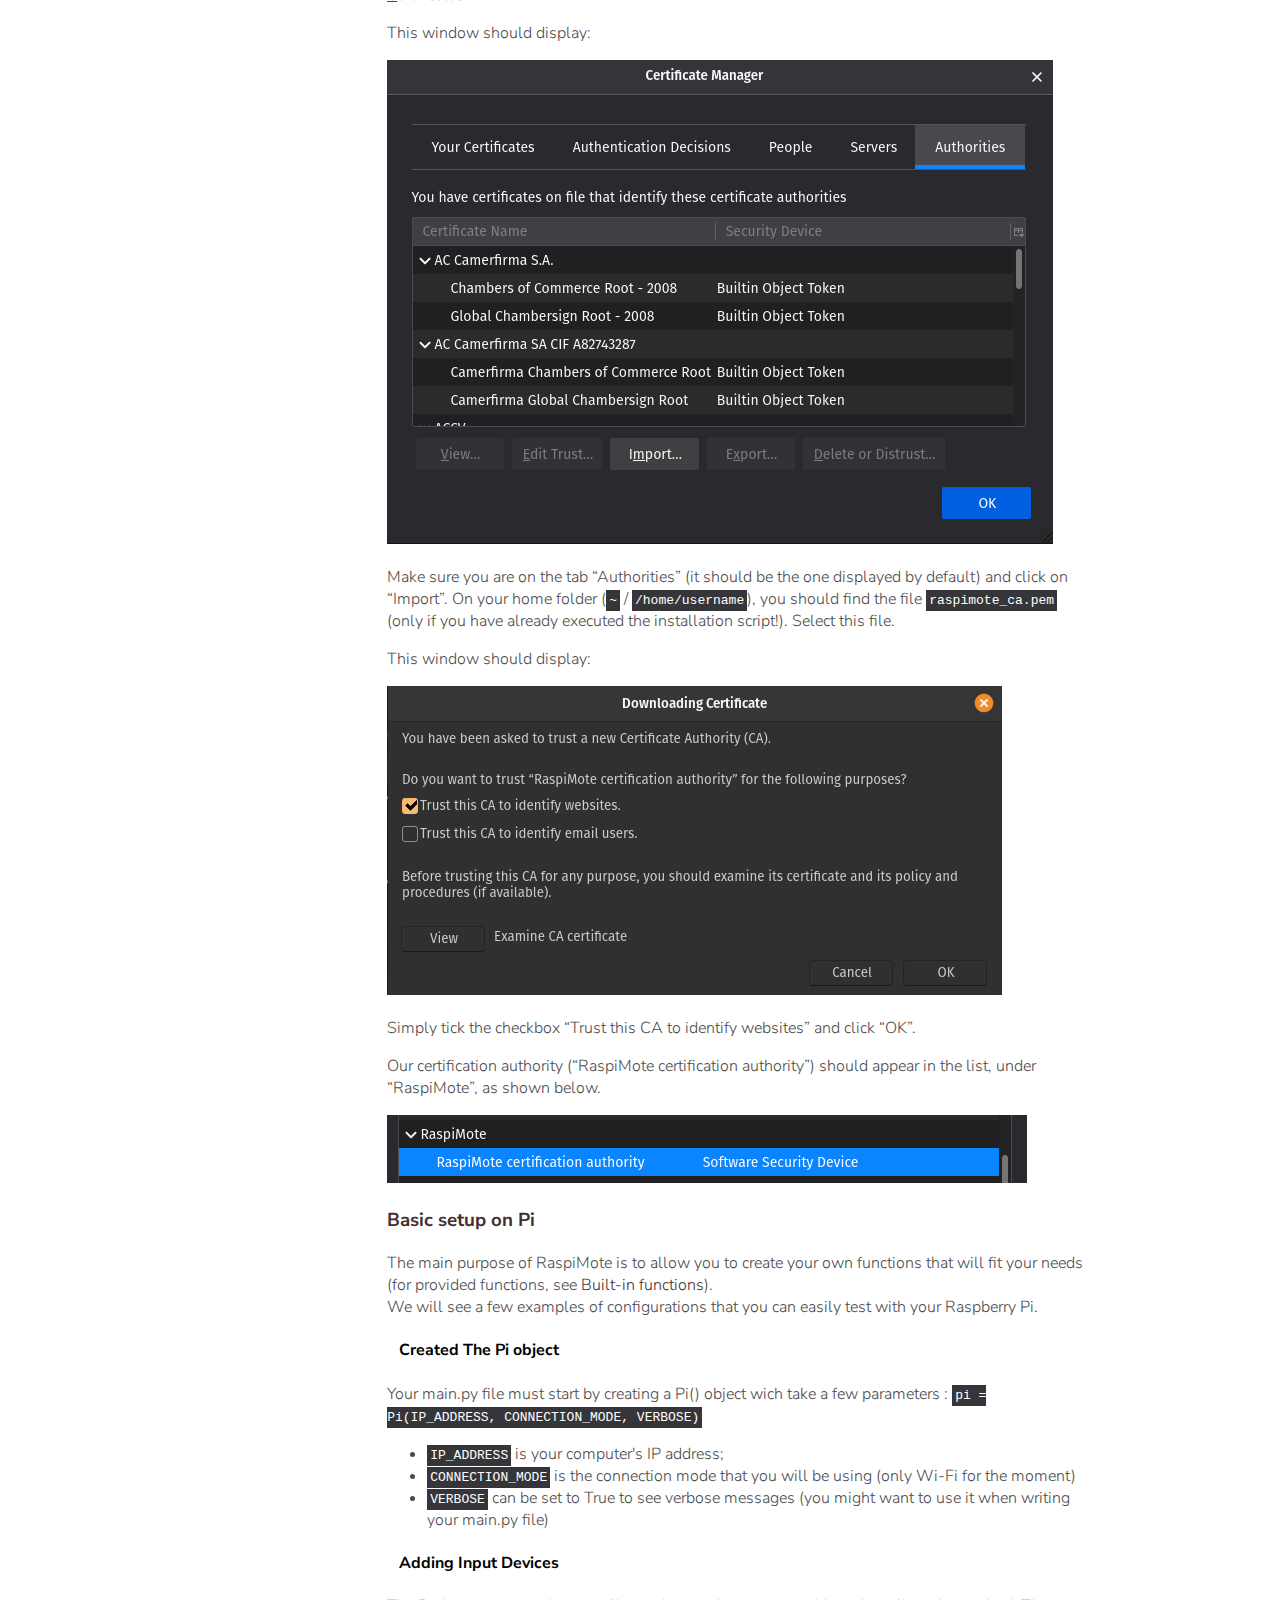
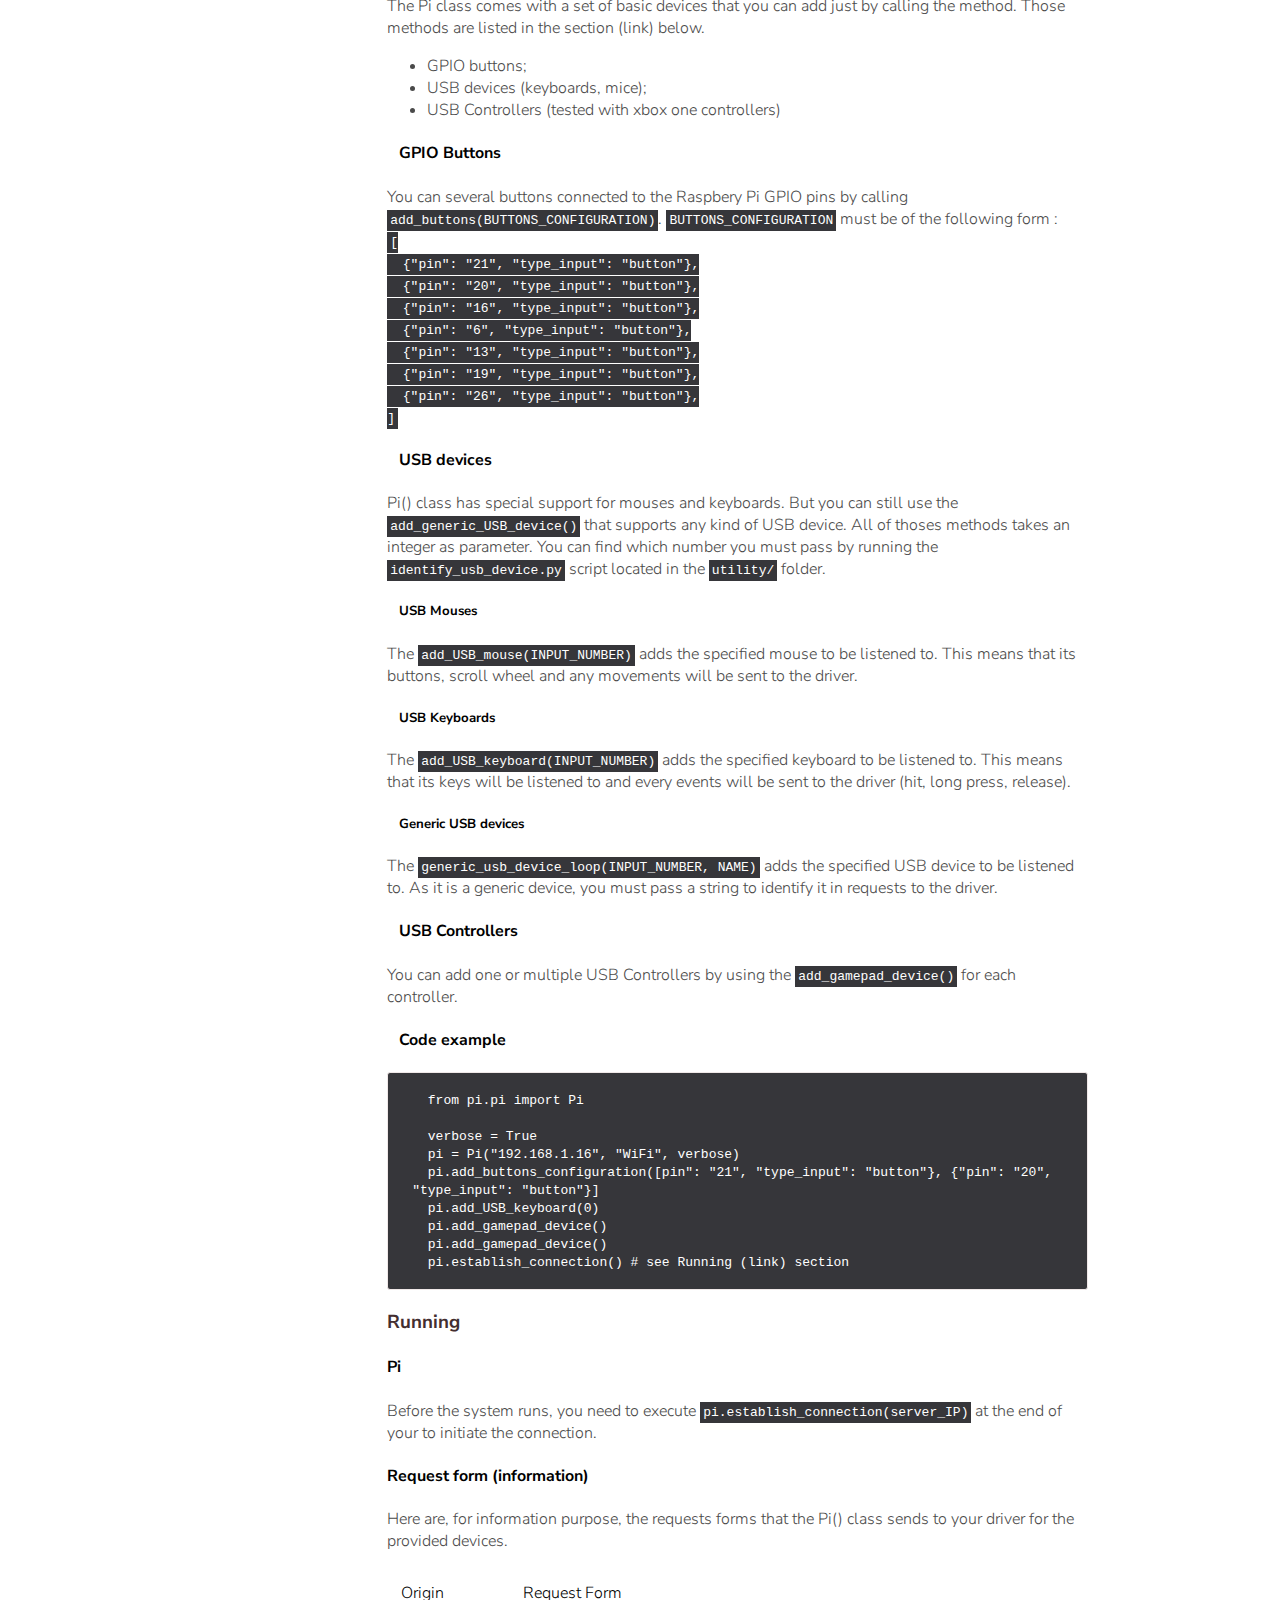
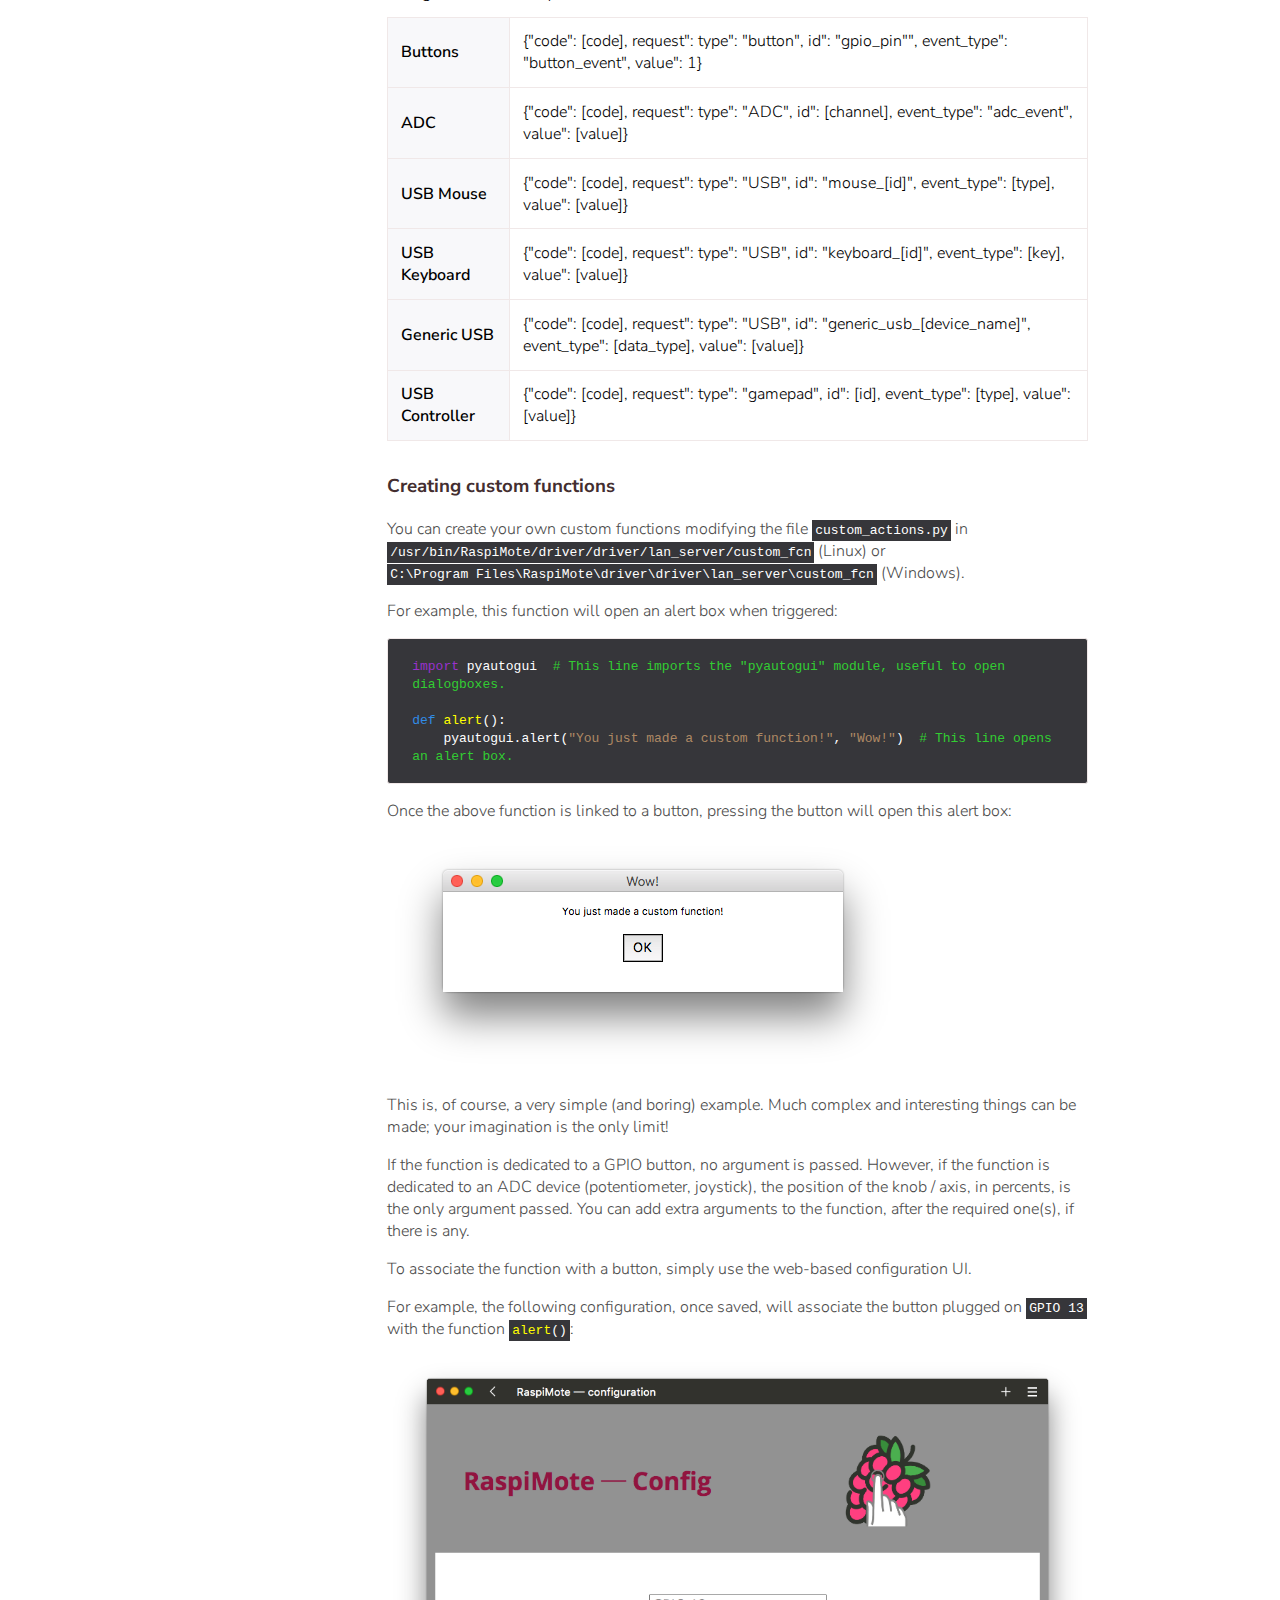
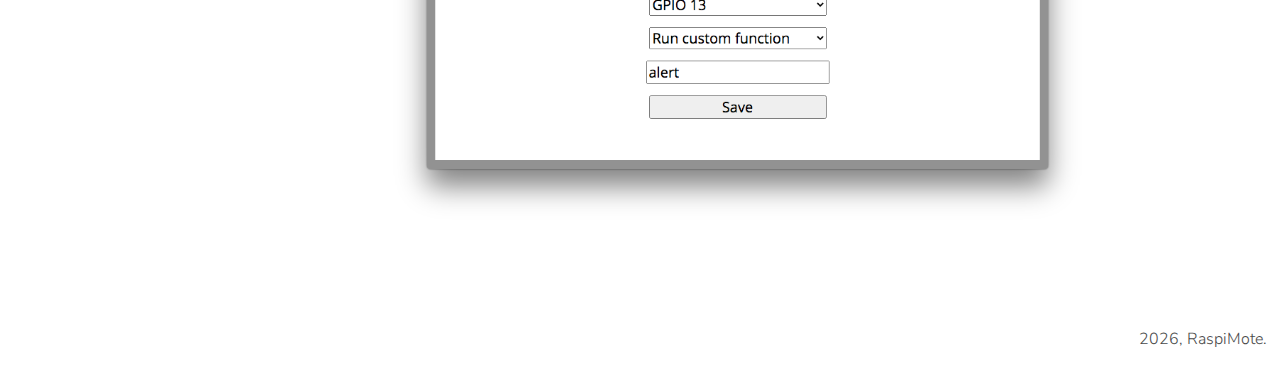
==== commit 1a1808cc: "Updated Pi's section of Documentation" ====
--- a/index.html
+++ b/index.html
@@ -30,7 +30,7 @@
         <ul>
           <li class="js-btn selected">Description</li>
           <li class="js-btn">Getting started</li>
-          <li class="js-btn">Basic setup</li>
+          <li class="js-btn">Basic setup on Pi</li>
           <li class="js-btn">Running</li>
           <li class="js-btn">Creating custom functions</li>
         </ul>
@@ -38,7 +38,7 @@
       <article class="doc__content">
         <section class="js-section">
           <h3 class="section__title">Description</h3>
-          
+
 
           <p>
             You want to turn your Raspberry Pi into a programmable keyboard / controller / remote control? RaspiMote is what you need!
@@ -119,102 +119,102 @@
             </pre>
           </section>
           <section class="js-section">
-            <h3 class="section__title">Basic setup</h3>
+            <h3 class="section__title">Basic setup on Pi</h3>
 
             <p>
               The main purpose of RaspiMote is to allow you to create your own functions that will fit your needs (for provided functions, see <a href="#builtinfunct">Built-in functions</a>).<br/>
-              The process is divided in two parts:
-          </p>
-  
+              We will see a few examples of configurations that you can easily test with your Raspberry Pi.
+          </p>
+
+          <h4>&nbsp;&nbsp; Created The Pi object</h4>
+          <p>
+            Your main.py file must start by creating a Pi() object wich take a few parameters :
+            <code class="micro_code">pi = Pi(IP_ADDRESS, CONNECTION_MODE, VERBOSE)</code>
+
+            <ul>
+                <li><code class="micro_code">IP_ADDRESS</code> is your computer's IP address;</li>
+                <li><code class="micro_code">CONNECTION_MODE</code> is the connection mode that you will be using (only Wi-Fi for the moment)</li>
+                <li><code class="micro_code">VERBOSE</code> can be set to True to see verbose messages (you might want to use it when writing your main.py file)</li>
+            </ul>
+
+
+          </p>
+
+          <h4>&nbsp;&nbsp; Adding Input Devices</h4>
+          <p>
+              The Pi class comes with a set of basic devices that you can add just by calling the method. Those methods are listed in the section (link) below.
+          </p>
           <ul>
-              <li>writing Pi’s code to add your inputs;</li>
-              <li>writing driver’s code to connect those inputs to functions.</li>
+              <li>GPIO buttons;</li>
+              <li>USB devices (keyboards, mice);</li>
+              <li>USB Controllers (tested with xbox one controllers)</li>
           </ul>
-  
-          <h4>&nbsp;&nbsp; Pi</h4>
-          <p>
-              You will need to customise your RaspiMote Pi script to add your physical inputs.<br>The <code>Pi</code> class comes with some premade input methods (check methods’ docstring to see the parameters) :
-          </p>
-          <ul>
-              <li>buttons;</li>
-              <li>USB HID devices (keyboards, mice);</li>
-              <li>Analog Digital Converters (ADC).</li>
-          </ul>
-  
-          <p>
-              When creating the <code class="micro_code">Pi</code> object, you can add a configuration dictionary, see the following example:
-          </p>
-  
-          <code class="micro_code">
-              pi = Pi([<br/>
-                  &nbsp; {"pin": "21", "type_input": "button"},<br/>
-                  &nbsp; {"pin": "20", "type_input": "button"},<br/>
-                  &nbsp; {"pin": "16", "type_input": "button"},<br/>
-                  &nbsp; {"pin": "6", "type_input": "button"},<br/>
-                  &nbsp; {"pin": "13", "type_input": "button"},<br/>
-                  &nbsp; {"pin": "19", "type_input": "button"},<br/>
-                  &nbsp; {"pin": "26", "type_input": "button"},<br/>
-              ])
+
+          <h4>&nbsp;&nbsp; GPIO Buttons</h4>
+
+          <p>
+            You can several buttons connected to the Raspbery Pi GPIO pins by calling <code class="micro_code">add_buttons(BUTTONS_CONFIGURATION)</code>.
+            <code class="micro_code">BUTTONS_CONFIGURATION</code> must be of the following form : <br/>
+            <code class="micro_code">
+                [<br/>
+                    &nbsp; {"pin": "21", "type_input": "button"},<br/>
+                    &nbsp; {"pin": "20", "type_input": "button"},<br/>
+                    &nbsp; {"pin": "16", "type_input": "button"},<br/>
+                    &nbsp; {"pin": "6", "type_input": "button"},<br/>
+                    &nbsp; {"pin": "13", "type_input": "button"},<br/>
+                    &nbsp; {"pin": "19", "type_input": "button"},<br/>
+                    &nbsp; {"pin": "26", "type_input": "button"},<br/>
+                ]
           </code>
-  
-          <p>
-              This only works for buttons for the moment.<br>If you want to add USB and ADC devices, use the dedicated methods with this code (this is only an example):
-          </p>
-  
-          <code class="micro_code">
-              pi.add_ADC_Device_PCF8591(2)<br/>
-              pi.add_USB_Device(1)<br/>
-              pi.add_USB_Device(4)
-          </code>
-  
-          <h4>&nbsp;&nbsp; Driver</h4>
-          <p>
-              After having added your inputs to the Raspberry Pi, you need to decide what they will do on your PC. You must customise <code class="micro_code">./driver/lan_server/command_processor.py</code>, in <code class="micro_code">parse_data()</code> function, you can write your code. See <a href="#builtinfunct">Built-in functions</a> section to see what features are available or write your own ones.
-          </p>
-          <p>
-              Example of a USB keyboard that writes mathematical symbols:
-          </p>
-
-          <div class="code__block code__block--notabs">
-            <pre class="code code--block">
-              <code>
-                key_to_char = {
-                  &nbsp; <marron>"KEY_Q"</marron>: <marron>"α"</marron>,
-                  &nbsp; <marron>"KEY_W"</marron>: <marron>"β"</marron>,
-                  &nbsp; <marron>"KEY_E"</marron>: <marron>"π"</marron>,
-                  &nbsp; <marron>"KEY_R"</marron>: <marron>"ω"</marron>,
-                  &nbsp; <marron>"KEY_T"</marron>: <marron>"Δ"</marron>,
-                  &nbsp; <marron>"KEY_Y"</marron>: <marron>"≈"</marron>,
-                  &nbsp; <marron>"KEY_U"</marron>: <marron>"√"</marron>,
-                  &nbsp; <marron>"KEY_I"</marron>: <marron>"∞"</marron>,
-                  &nbsp; <marron>"KEY_O"</marron>: <marron>"≠"</marron>,
-              }
-              
-
-            <violet>if</violet> type_device == <marron>"USB"</marron> and pin == <lgreen>4</lgreen> and <blgreen>int</blgreen>(extra) == <lgreen>1</lgreen>:
-            &nbsp;&nbsp;&nbsp; <violet>if</violet> value <blue>in</blue> key_to_char:
-            &nbsp;&nbsp;&nbsp;&nbsp;&nbsp;&nbsp;&nbsp; type_text(key_to_char[value])
-      </code>
-    </pre>
-  </div>
-
-        <h4 id="builtinfunct">&nbsp;&nbsp; Built-in functions</h4>
-
-        <p>
-            With these functions, you can already perform multiple actions but don’t forget to check the function’s docstring :
-        </p>
-
-        <ul>
-            <li>simulate keystroke and key combinaison (any character and function key);</li>
-            <li>change sound level;</li>
-            <li>etc...</li>
-        </ul>
-
+        </p>
+
+        <h4>&nbsp;&nbsp; USB devices</h4>
+          <p>
+              Pi() class has special support for mouses and keyboards. But you can still use the <code class="micro_code">add_generic_USB_device()</code> that supports any kind of USB device.
+              All of thoses methods takes an integer as parameter. You can find which number you must pass by running the <code class="micro_code">identify_usb_device.py</code> script located in the <code class="micro_code">utility/</code> folder.
+          </p>
+
+          <h5>&nbsp;&nbsp; USB Mouses</h5>
+          <p>
+            The <code class="micro_code">add_USB_mouse(INPUT_NUMBER)</code> adds the specified mouse to be listened to. This means that its buttons, scroll wheel and any movements will be sent to the driver.
+          </p>
+
+          <h5>&nbsp;&nbsp; USB Keyboards</h5>
+          <p>
+            The <code class="micro_code">add_USB_keyboard(INPUT_NUMBER)</code> adds the specified keyboard to be listened to. This means that its keys will be listened to and every events will be sent to the driver (hit, long press, release).
+          </p>
+
+          <h5>&nbsp;&nbsp; Generic USB devices</h5>
+          <p>
+            The <code class="micro_code">generic_usb_device_loop(INPUT_NUMBER, NAME)</code> adds the specified USB device to be listened to. As it is a generic device, you must pass a string to identify it in requests to the driver.
+
+
+        <h4>&nbsp;&nbsp; USB Controllers</h4>
+          <p>
+            You can add one or multiple USB Controllers by using the <code class="micro_code">add_gamepad_device()</code> for each controller.
+          </p>
+
+        <h4>&nbsp;&nbsp; Code example</h4>
+
+        <div class="code__block code__block--notabs">
+         <pre class="code code--block">
+           <code>
+               &nbsp; from pi.pi import Pi
+
+               &nbsp; verbose = True
+               &nbsp; pi = Pi("192.168.1.16", "WiFi", verbose)
+               &nbsp; pi.add_buttons_configuration([pin": "21", "type_input": "button"}, {"pin": "20", "type_input": "button"}]
+               &nbsp; pi.add_USB_keyboard(0)
+               &nbsp; pi.add_gamepad_device()
+               &nbsp; pi.add_gamepad_device()
+               &nbsp; pi.establish_connection()  # see Running (link) section
+         </code>
+       </pre>
+      </div>
 
 
 
           </section>
-
 
           <section class="js-section">
 
@@ -223,12 +223,45 @@
 
             <h4>Pi</h4>
             <p>
-                Before the system runs, you need to execute <code class="micro_code">pi.establish_connection(server_IP)</code> to initiate connection</code>.
+                Before the system runs, you need to execute <code class="micro_code">pi.establish_connection(server_IP)</code> at the end of your to initiate the connection</code>.
             </p>
-        
-            <h4>Driver</h4>
-              <p>After the Pi executed <code class="micro_code">pi.establish_connection(server_IP)</code>, you can start the driver and after it executed <code class="micro_code">driver.run()</code>, it should process your Pi’s requests.</b></p>
-
+
+            <h4>Request form (information)</h4>
+
+            <p>
+              Here are, for information purpose, the requests forms that the Pi() class sends to your driver for the provided devices.
+            </p>
+
+            <table style="width:100%">
+                <tr>
+                  <th>Origin</th>
+                  <th>Request Form</th>
+                </tr>
+                <tr>
+                  <td>Buttons</td>
+                  <td>{"code": [code], request": type": "button", id": "gpio_pin"", event_type": "button_event", value": 1}</td>
+                </tr>
+                <tr>
+                  <td>ADC</td>
+                  <td>{"code": [code], request": type": "ADC", id": [channel], event_type": "adc_event", value": [value]}</td>
+                </tr>
+                <tr>
+                  <td>USB Mouse</td>
+                  <td>{"code": [code], request": type": "USB", id": "mouse_[id]", event_type": [type], value": [value]}</td>
+                </tr>
+                <tr>
+                  <td>USB Keyboard</td>
+                  <td>{"code": [code], request": type": "USB", id": "keyboard_[id]", event_type": [key], value": [value]}</td>
+                </tr>
+                <tr>
+                  <td>Generic USB</td>
+                  <td>{"code": [code], request": type": "USB", id": "generic_usb_[device_name]", event_type": [data_type], value": [value]}</td>
+                </tr>
+                <tr>
+                  <td>USB Controller</td>
+                  <td>{"code": [code], request": type": "gamepad", id": [id], event_type": [type], value": [value]}</td>
+                </tr>
+          </table>
 
           </section>
 
@@ -253,7 +286,7 @@
             </div>
 
             <p>Once the above function is linked to a button, pressing the button will open this alert box:</p>
-            
+
             <img src="img/pyautogui_example.png" title="The messagebox generated with the code above." alt="The messagebox generated with the code above." class="in_text_img"/>
 
             <p>This is, of course, a very simple (and boring) example. Much complex and interesting things can be made; your imagination is the only limit!</p>
@@ -279,4 +312,4 @@
     <script>hljs.initHighlightingOnLoad();</script>
     <script src="js/js.js"></script>
   </body>
-</html>+</html>
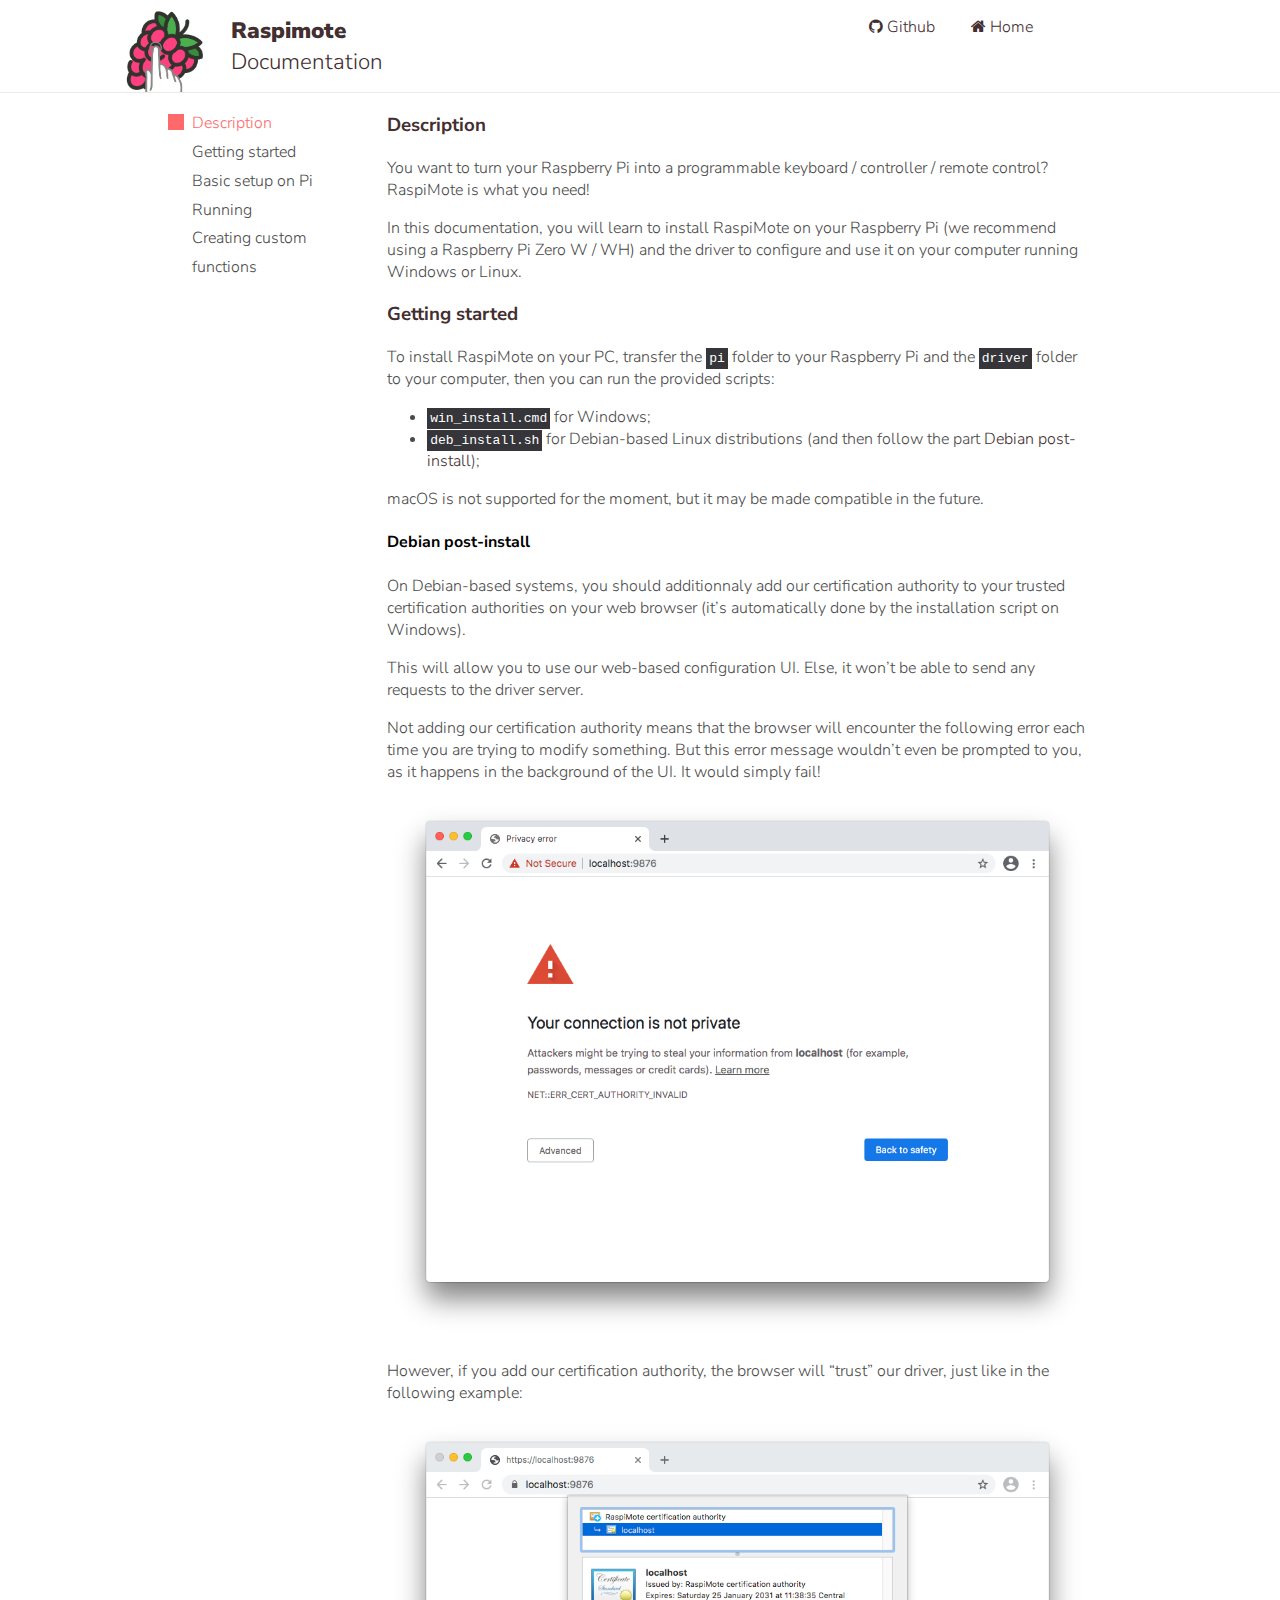
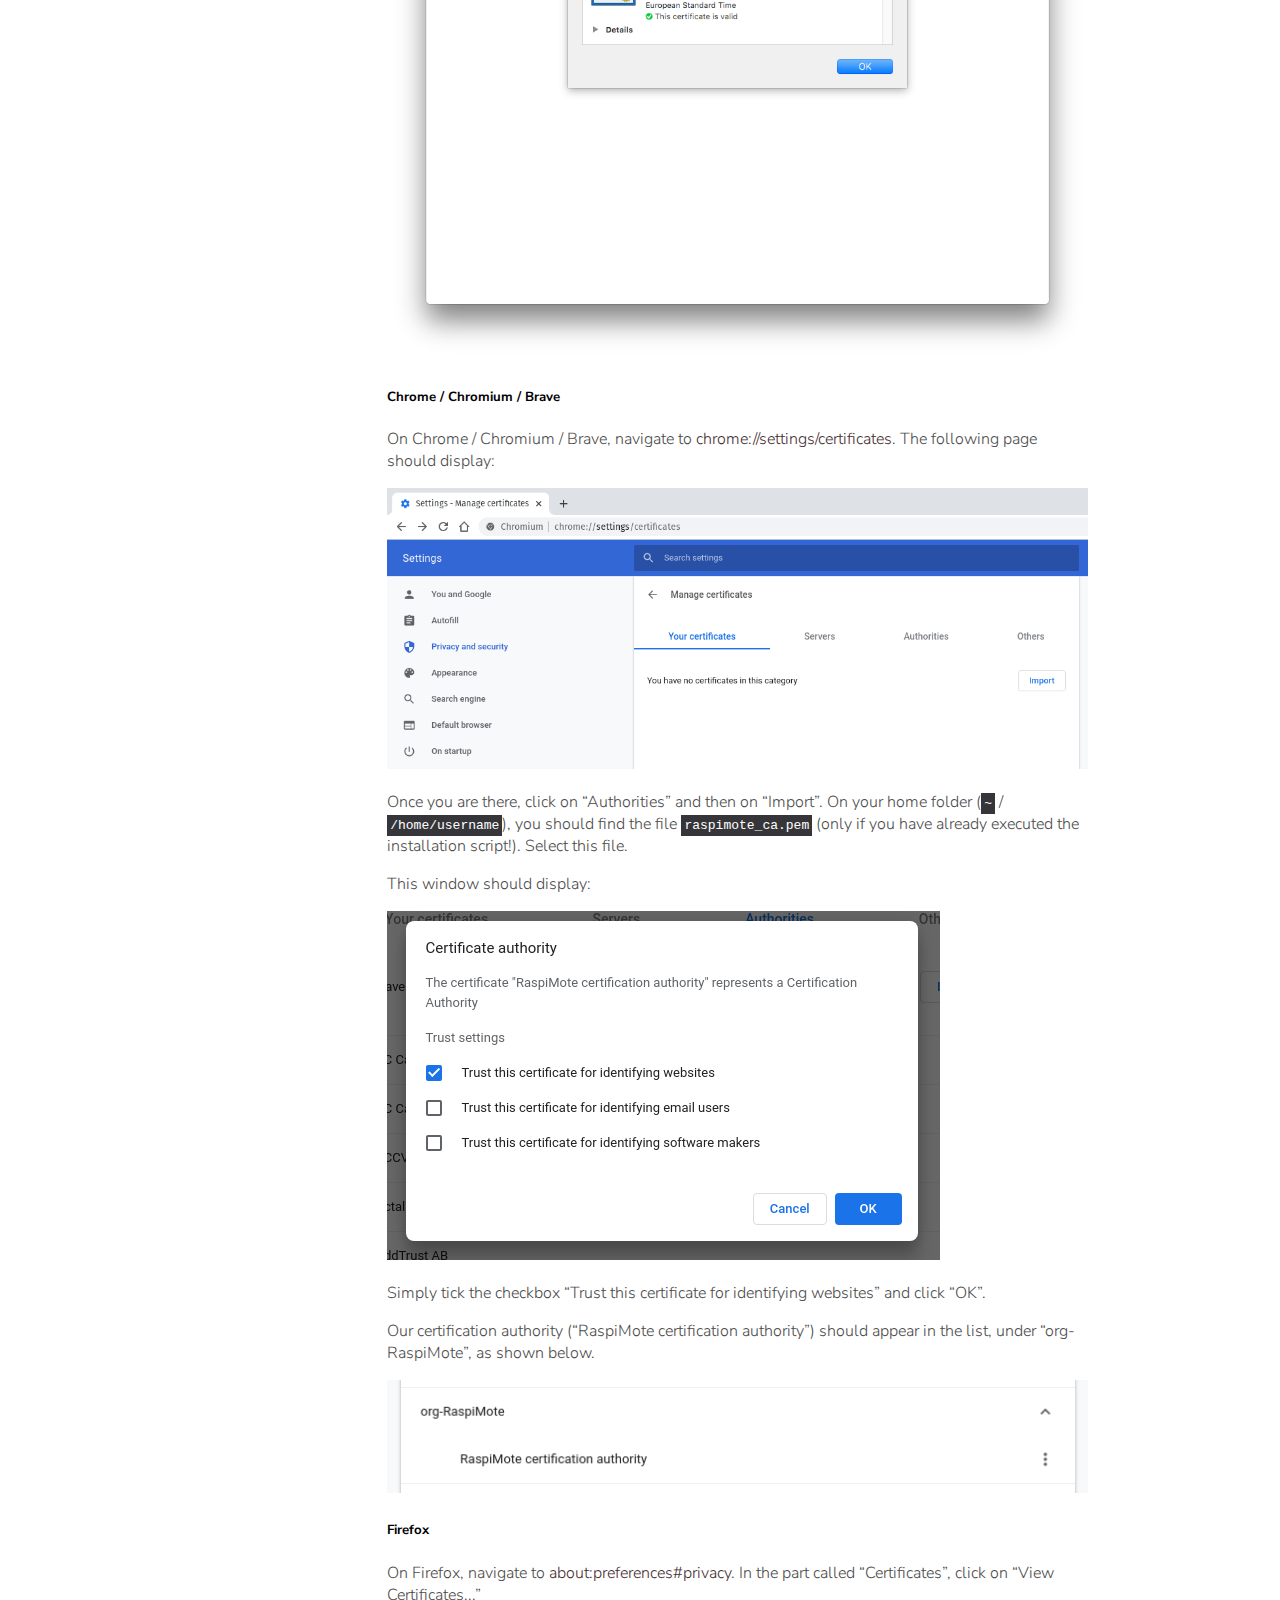
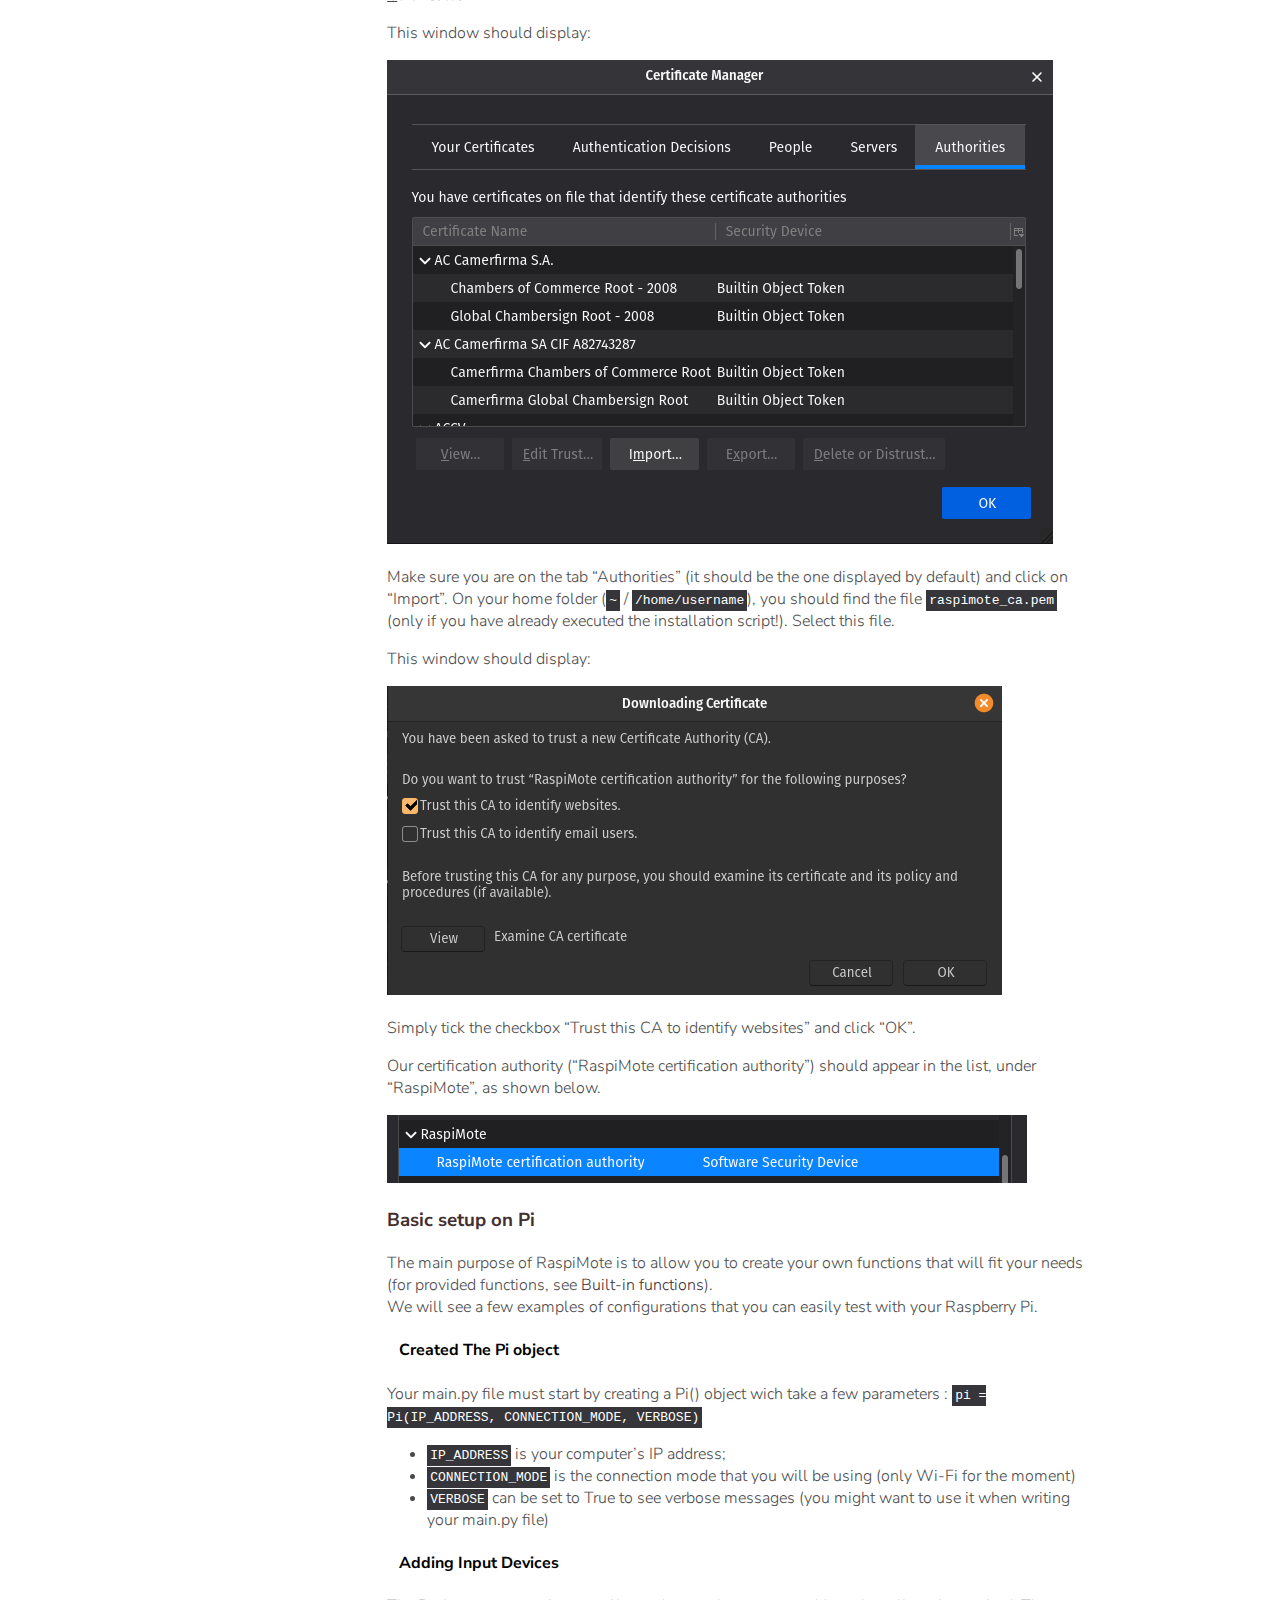
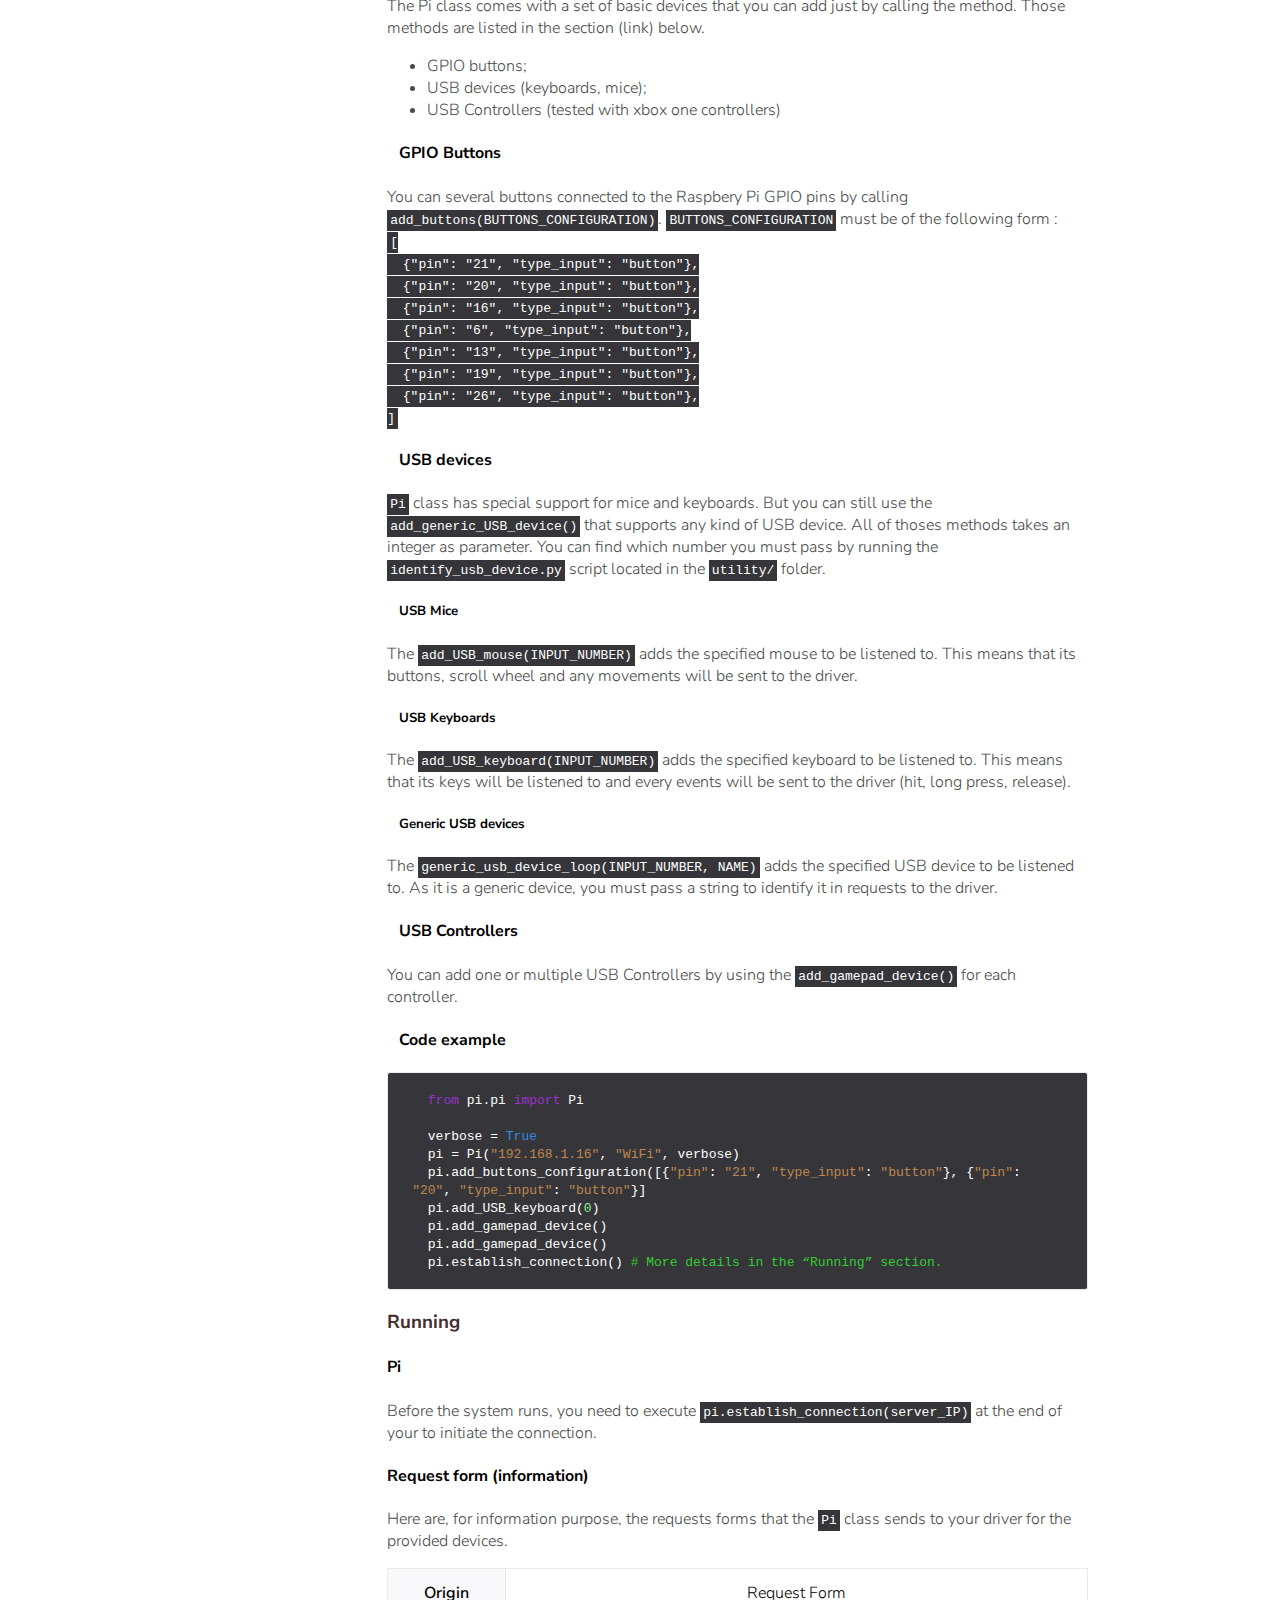
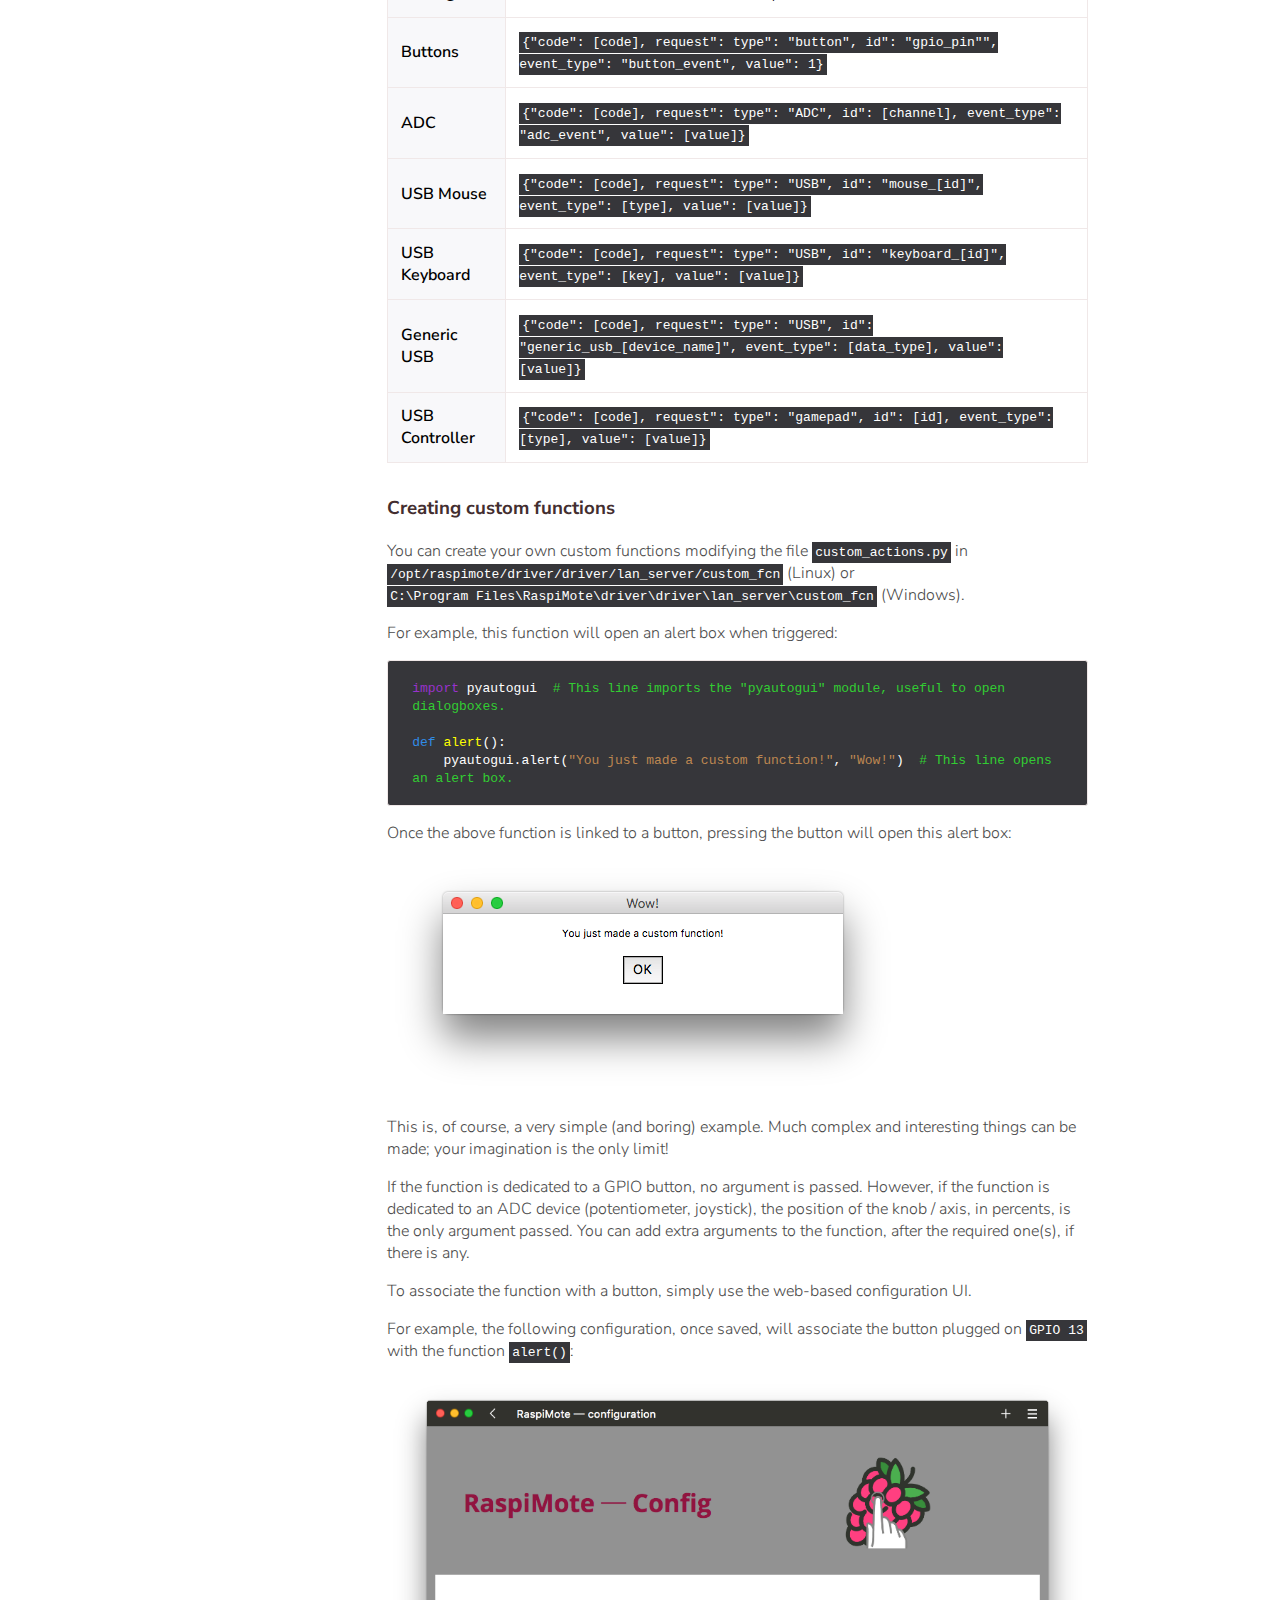
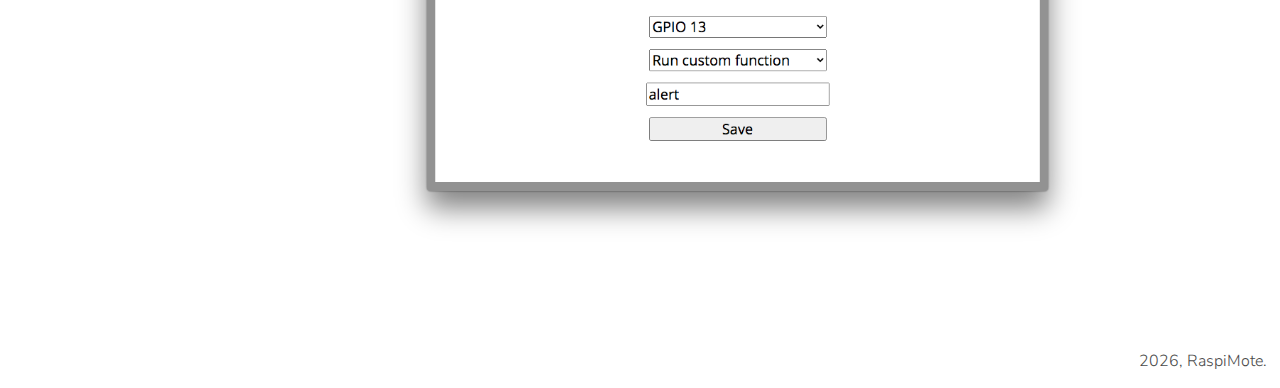
==== commit e2a501cc: "Minor changes in docs" ====
--- a/index.html
+++ b/index.html
@@ -132,7 +132,7 @@
             <code class="micro_code">pi = Pi(IP_ADDRESS, CONNECTION_MODE, VERBOSE)</code>
 
             <ul>
-                <li><code class="micro_code">IP_ADDRESS</code> is your computer's IP address;</li>
+                <li><code class="micro_code">IP_ADDRESS</code> is your computer’s IP address;</li>
                 <li><code class="micro_code">CONNECTION_MODE</code> is the connection mode that you will be using (only Wi-Fi for the moment)</li>
                 <li><code class="micro_code">VERBOSE</code> can be set to True to see verbose messages (you might want to use it when writing your main.py file)</li>
             </ul>
@@ -170,11 +170,11 @@
 
         <h4>&nbsp;&nbsp; USB devices</h4>
           <p>
-              Pi() class has special support for mouses and keyboards. But you can still use the <code class="micro_code">add_generic_USB_device()</code> that supports any kind of USB device.
+              <code class="micro_code">Pi</code> class has special support for mice and keyboards. But you can still use the <code class="micro_code">add_generic_USB_device()</code> that supports any kind of USB device.
               All of thoses methods takes an integer as parameter. You can find which number you must pass by running the <code class="micro_code">identify_usb_device.py</code> script located in the <code class="micro_code">utility/</code> folder.
           </p>
 
-          <h5>&nbsp;&nbsp; USB Mouses</h5>
+          <h5>&nbsp;&nbsp; USB Mice</h5>
           <p>
             The <code class="micro_code">add_USB_mouse(INPUT_NUMBER)</code> adds the specified mouse to be listened to. This means that its buttons, scroll wheel and any movements will be sent to the driver.
           </p>
@@ -199,15 +199,15 @@
         <div class="code__block code__block--notabs">
          <pre class="code code--block">
            <code>
-               &nbsp; from pi.pi import Pi
-
-               &nbsp; verbose = True
-               &nbsp; pi = Pi("192.168.1.16", "WiFi", verbose)
-               &nbsp; pi.add_buttons_configuration([pin": "21", "type_input": "button"}, {"pin": "20", "type_input": "button"}]
-               &nbsp; pi.add_USB_keyboard(0)
+               &nbsp; <violet>from</violet> pi.pi <violet>import</violet> Pi
+
+               &nbsp; verbose = <blue>True</blue>
+               &nbsp; pi = Pi(<marron>"192.168.1.16"</marron>, <marron>"WiFi"</marron>, verbose)
+               &nbsp; pi.add_buttons_configuration([{<marron>"pin"</marron>: <marron>"21"</marron>, <marron>"type_input"</marron>: <marron>"button"</marron>}, {<marron>"pin"</marron>: <marron>"20"</marron>, <marron>"type_input"</marron>: <marron>"button"</marron>}]
+               &nbsp; pi.add_USB_keyboard(<lgreen>0</lgreen>)
                &nbsp; pi.add_gamepad_device()
                &nbsp; pi.add_gamepad_device()
-               &nbsp; pi.establish_connection()  # see Running (link) section
+               &nbsp; pi.establish_connection() <green># More details in the “Running” section.</green>
          </code>
        </pre>
       </div>
@@ -229,38 +229,42 @@
             <h4>Request form (information)</h4>
 
             <p>
-              Here are, for information purpose, the requests forms that the Pi() class sends to your driver for the provided devices.
+              Here are, for information purpose, the requests forms that the <code class="micro_code">Pi</code> class sends to your driver for the provided devices.
             </p>
 
-            <table style="width:100%">
-                <tr>
-                  <th>Origin</th>
-                  <th>Request Form</th>
-                </tr>
+            <table style="width: 100%;">
+              <thead style="text-align: center;">
+                <tr>
+                  <td>Origin</td>
+                  <td>Request Form</td>
+                </tr>
+              </thead>
+              <tbody>
                 <tr>
                   <td>Buttons</td>
-                  <td>{"code": [code], request": type": "button", id": "gpio_pin"", event_type": "button_event", value": 1}</td>
+                  <td><code class="micro_code">{"code": [code], request": type": "button", id": "gpio_pin"", event_type": "button_event", value": 1}</code></td>
                 </tr>
                 <tr>
                   <td>ADC</td>
-                  <td>{"code": [code], request": type": "ADC", id": [channel], event_type": "adc_event", value": [value]}</td>
+                  <td><code class="micro_code">{"code": [code], request": type": "ADC", id": [channel], event_type": "adc_event", value": [value]}</code></td>
                 </tr>
                 <tr>
                   <td>USB Mouse</td>
-                  <td>{"code": [code], request": type": "USB", id": "mouse_[id]", event_type": [type], value": [value]}</td>
+                  <td><code class="micro_code">{"code": [code], request": type": "USB", id": "mouse_[id]", event_type": [type], value": [value]}</code></td>
                 </tr>
                 <tr>
                   <td>USB Keyboard</td>
-                  <td>{"code": [code], request": type": "USB", id": "keyboard_[id]", event_type": [key], value": [value]}</td>
+                  <td><code class="micro_code">{"code": [code], request": type": "USB", id": "keyboard_[id]", event_type": [key], value": [value]}</code></td>
                 </tr>
                 <tr>
                   <td>Generic USB</td>
-                  <td>{"code": [code], request": type": "USB", id": "generic_usb_[device_name]", event_type": [data_type], value": [value]}</td>
+                  <td><code class="micro_code">{"code": [code], request": type": "USB", id": "generic_usb_[device_name]", event_type": [data_type], value": [value]}</code></td>
                 </tr>
                 <tr>
                   <td>USB Controller</td>
-                  <td>{"code": [code], request": type": "gamepad", id": [id], event_type": [type], value": [value]}</td>
-                </tr>
+                  <td><code class="micro_code">{"code": [code], request": type": "gamepad", id": [id], event_type": [type], value": [value]}</code></td>
+                </tr>
+              </tbody>
           </table>
 
           </section>
@@ -270,7 +274,7 @@
 
             <h3 class="section__title">Creating custom functions</h3>
 
-            <p>You can create your own custom functions modifying the file <code class=micro_code>custom_actions.py</code> in <code class=micro_code>/usr/bin/RaspiMote/driver/driver/lan_server/custom_fcn</code> (Linux) or <code class=micro_code>C:\Program&nbsp;Files\RaspiMote\driver\driver\lan_server\custom_fcn</code> (Windows).</p>
+            <p>You can create your own custom functions modifying the file <code class=micro_code>custom_actions.py</code> in <code class=micro_code>/opt/raspimote/driver/driver/lan_server/custom_fcn</code> (Linux) or <code class=micro_code>C:\Program&nbsp;Files\RaspiMote\driver\driver\lan_server\custom_fcn</code> (Windows).</p>
 
             <p>For example, this function will open an alert box when triggered:</p>
 
@@ -295,7 +299,7 @@
 
             <p>To associate the function with a button, simply use the web-based configuration UI.</p>
 
-            <p>For example, the following configuration, once saved, will associate the button plugged on <code class="micro_code">GPIO 13</code> with the function <code class="micro_code"><yellow>alert</yellow>()</code>:</p>
+            <p>For example, the following configuration, once saved, will associate the button plugged on <code class="micro_code">GPIO 13</code> with the function <code class="micro_code">alert()</code>:</p>
 
             <img src="img/conf_alert_example.png" title="Configuration to run the function “alert()” with “GPIO 13”." alt="Configuration to run the function “alert()” with “GPIO 13”." class="in_text_img"/>
 
--- a/css/style1.css
+++ b/css/style1.css
@@ -112,7 +112,7 @@
 }
 
 marron {
-  color: #AE8964;
+  color: #bd8751;
 }
 
 green {
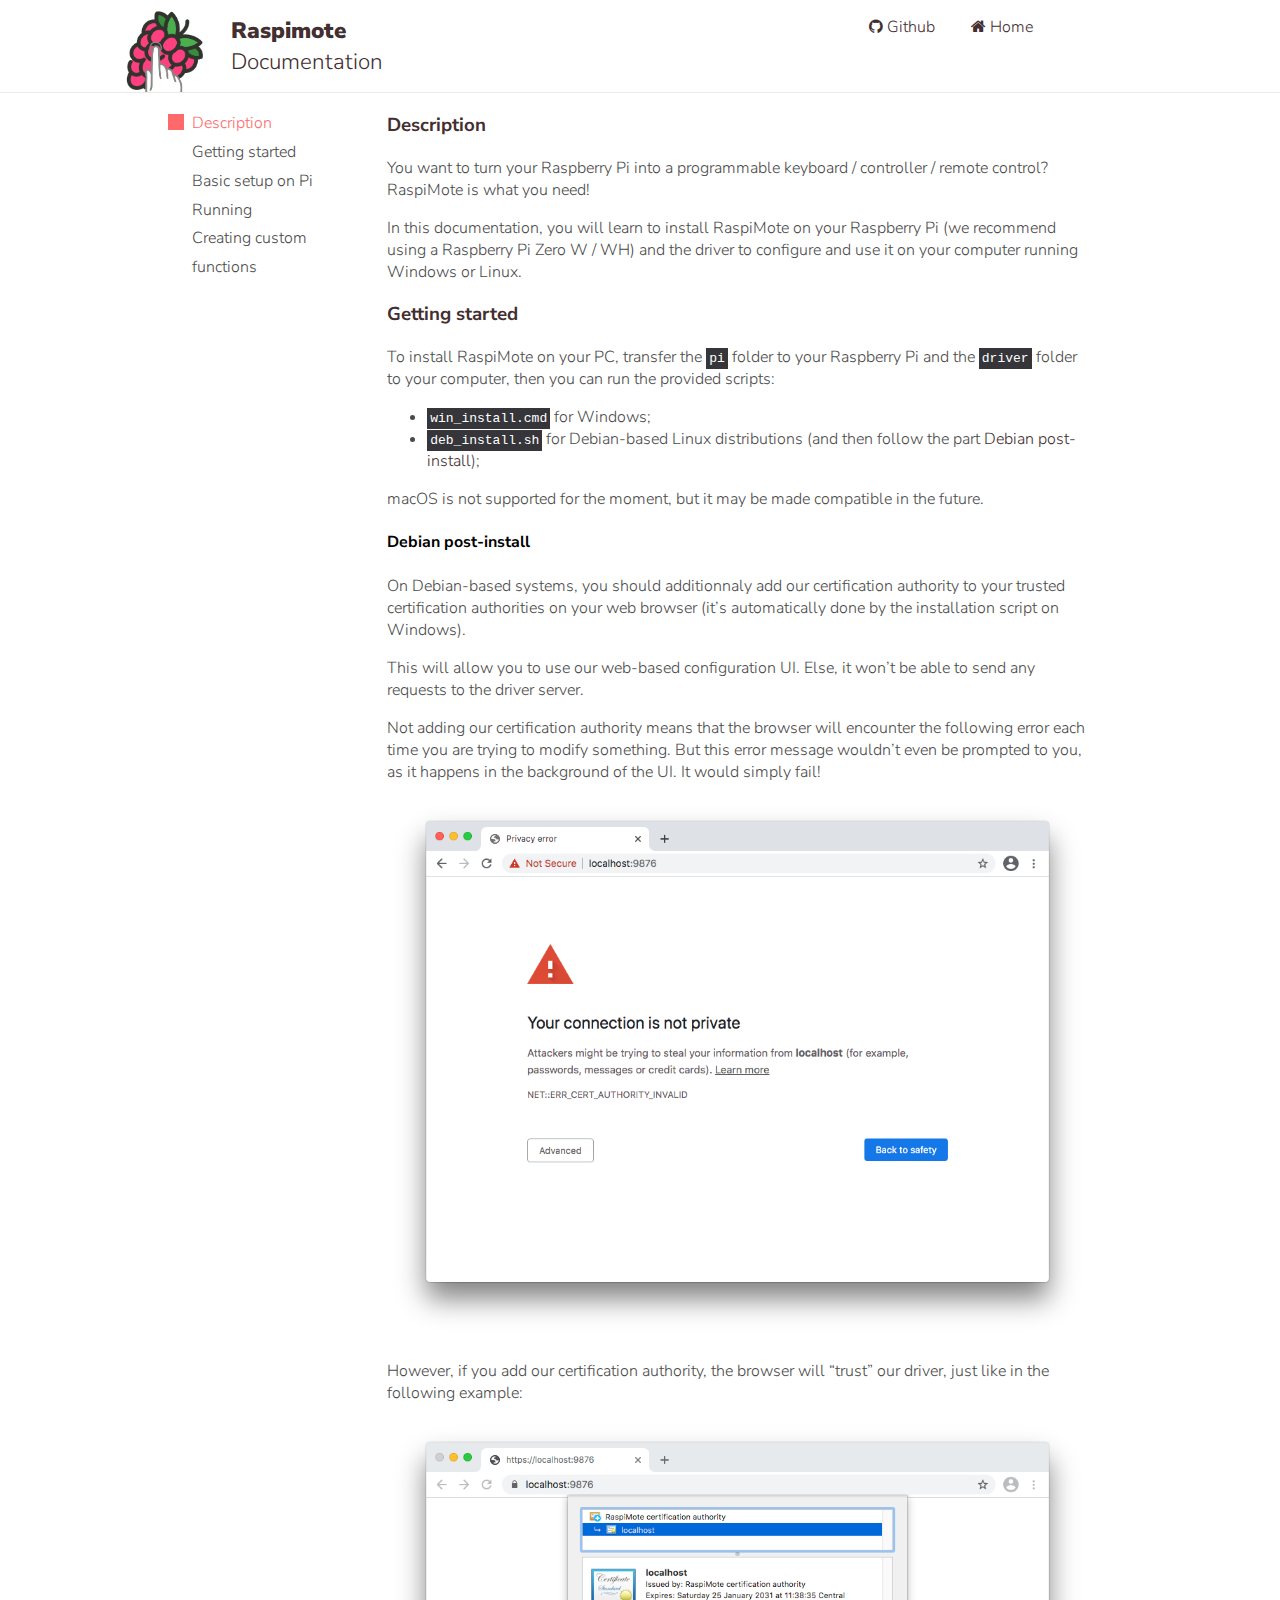
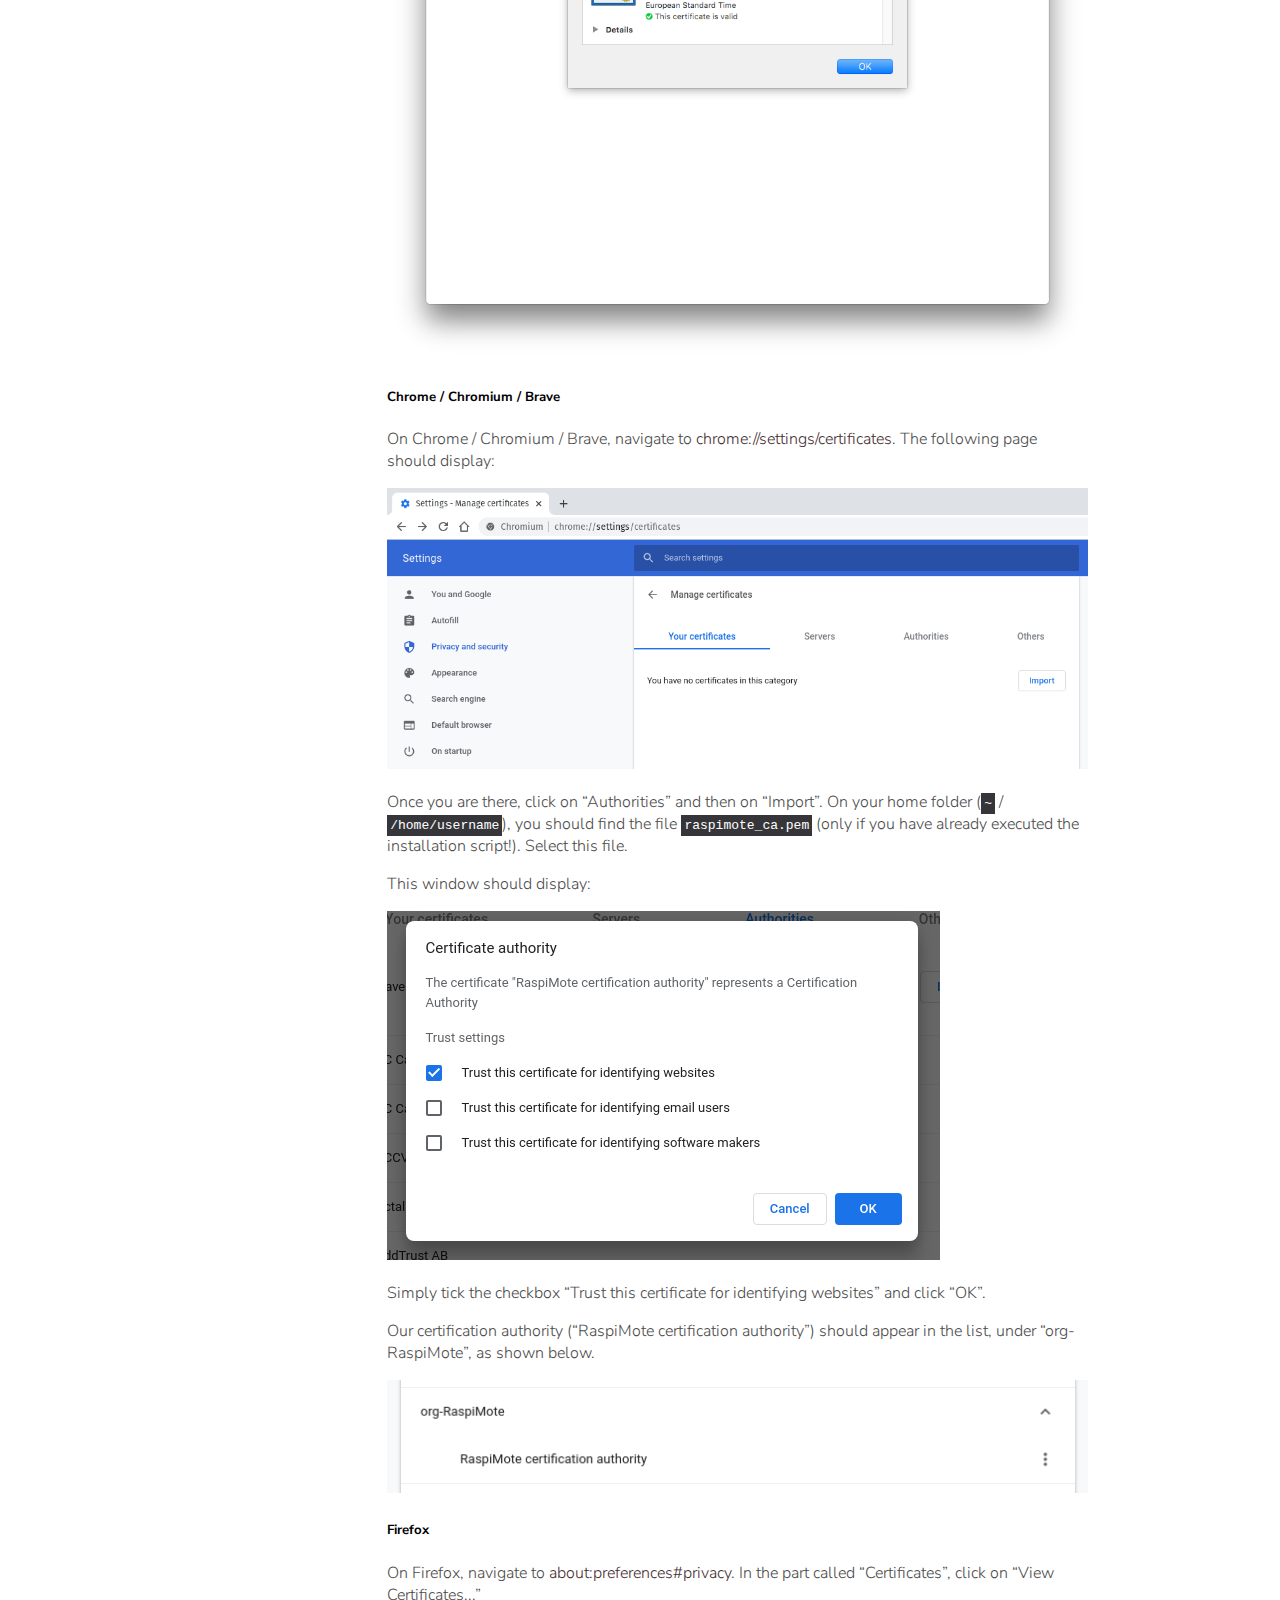
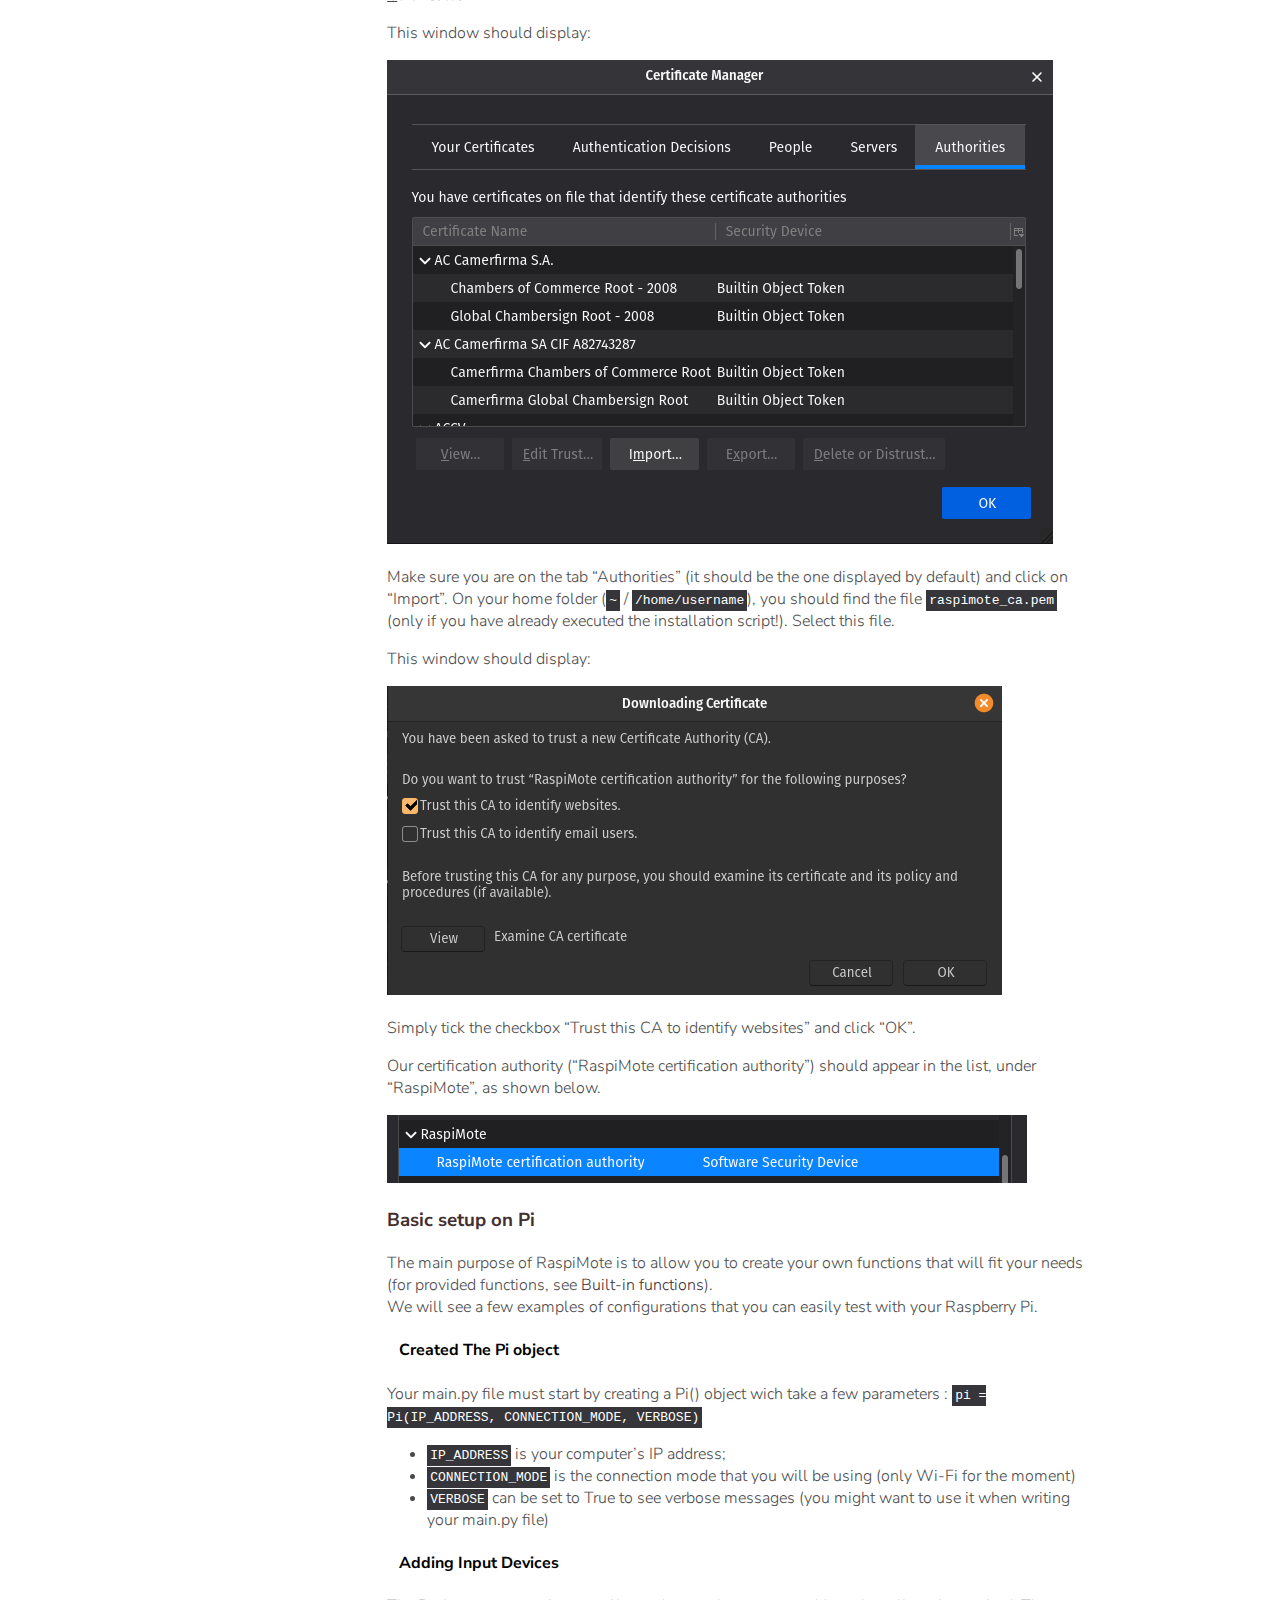
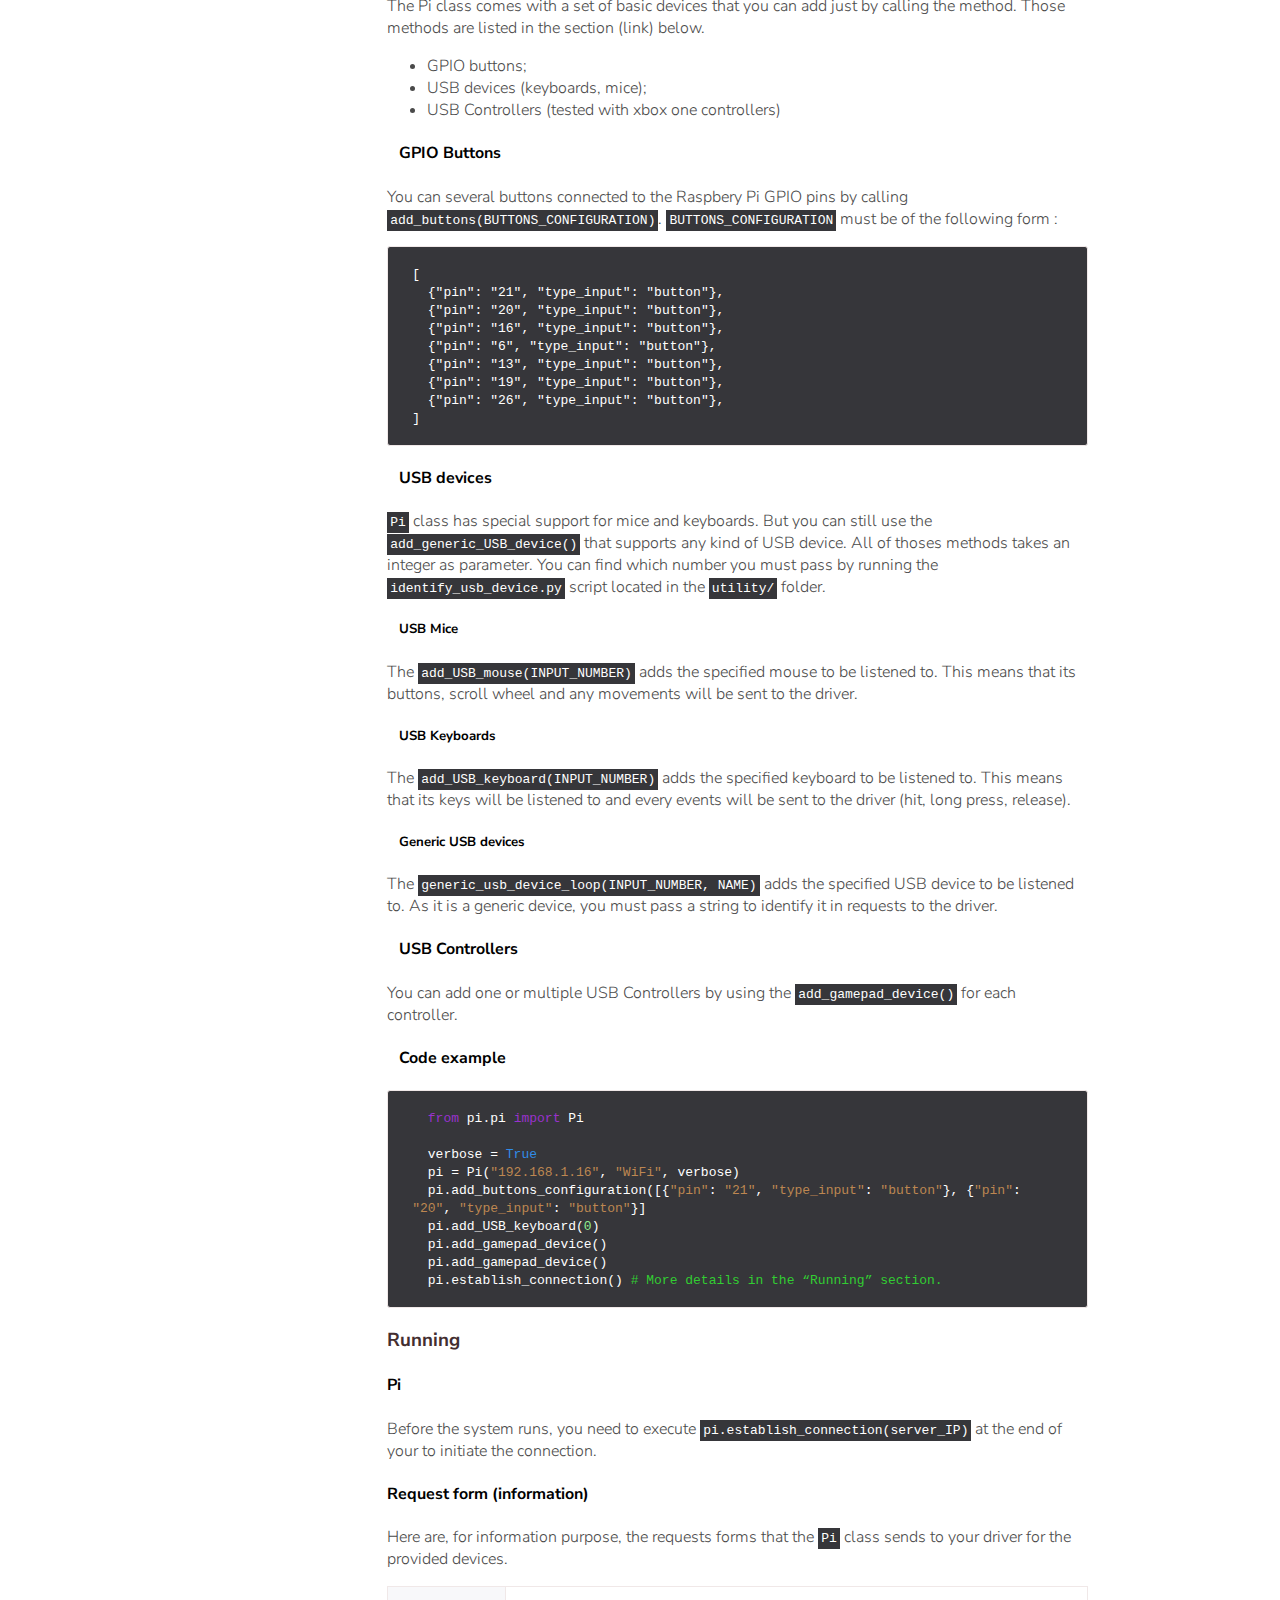
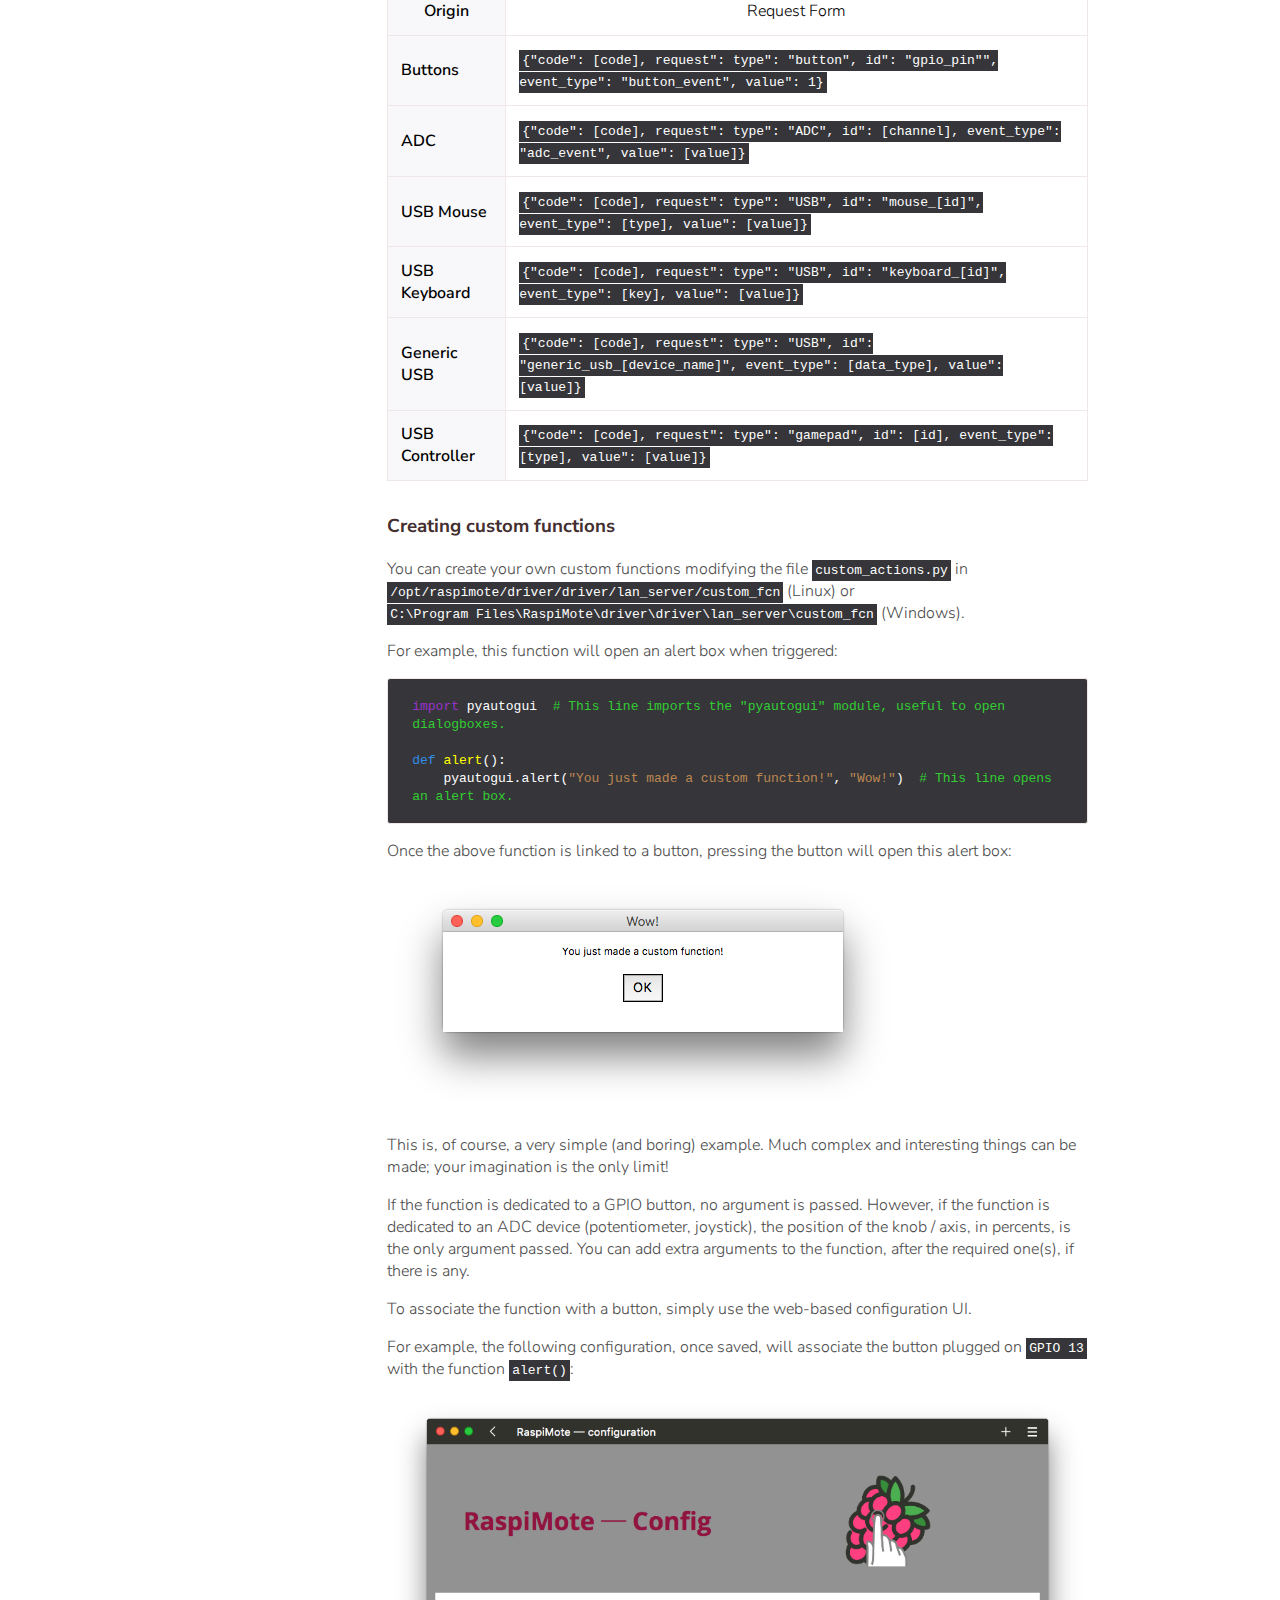
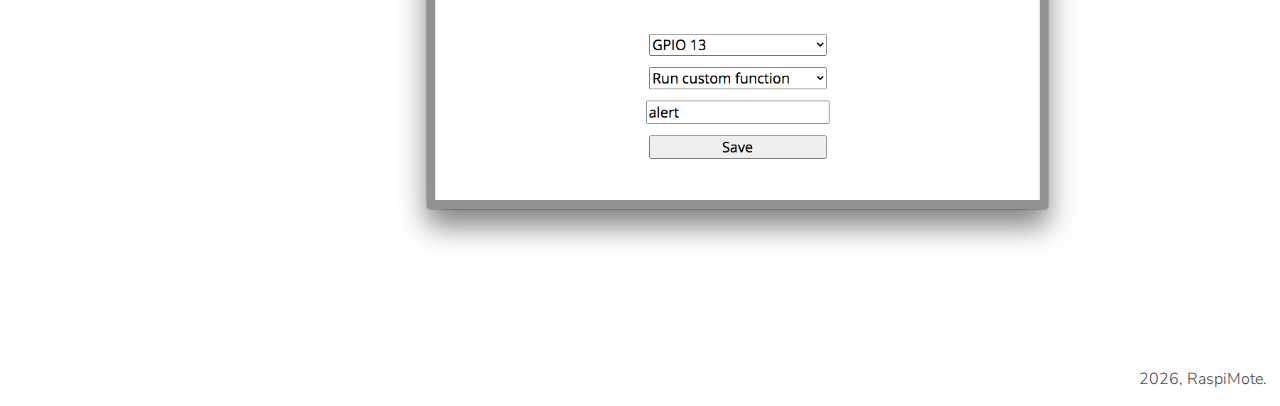
==== commit 3fbd6f48: "Update docs" ====
--- a/index.html
+++ b/index.html
@@ -155,17 +155,21 @@
           <p>
             You can several buttons connected to the Raspbery Pi GPIO pins by calling <code class="micro_code">add_buttons(BUTTONS_CONFIGURATION)</code>.
             <code class="micro_code">BUTTONS_CONFIGURATION</code> must be of the following form : <br/>
-            <code class="micro_code">
-                [<br/>
-                    &nbsp; {"pin": "21", "type_input": "button"},<br/>
-                    &nbsp; {"pin": "20", "type_input": "button"},<br/>
-                    &nbsp; {"pin": "16", "type_input": "button"},<br/>
-                    &nbsp; {"pin": "6", "type_input": "button"},<br/>
-                    &nbsp; {"pin": "13", "type_input": "button"},<br/>
-                    &nbsp; {"pin": "19", "type_input": "button"},<br/>
-                    &nbsp; {"pin": "26", "type_input": "button"},<br/>
+            <div class="code__block code__block--notabs">
+              <pre class="code code--block">
+                <code>
+                [
+                    &nbsp; {"pin": "21", "type_input": "button"},
+                    &nbsp; {"pin": "20", "type_input": "button"},
+                    &nbsp; {"pin": "16", "type_input": "button"},
+                    &nbsp; {"pin": "6", "type_input": "button"},
+                    &nbsp; {"pin": "13", "type_input": "button"},
+                    &nbsp; {"pin": "19", "type_input": "button"},
+                    &nbsp; {"pin": "26", "type_input": "button"},
                 ]
-          </code>
+                </code>
+              </pre class="code code--block">
+              </div class="code__block code__block--notabs">
         </p>
 
         <h4>&nbsp;&nbsp; USB devices</h4>
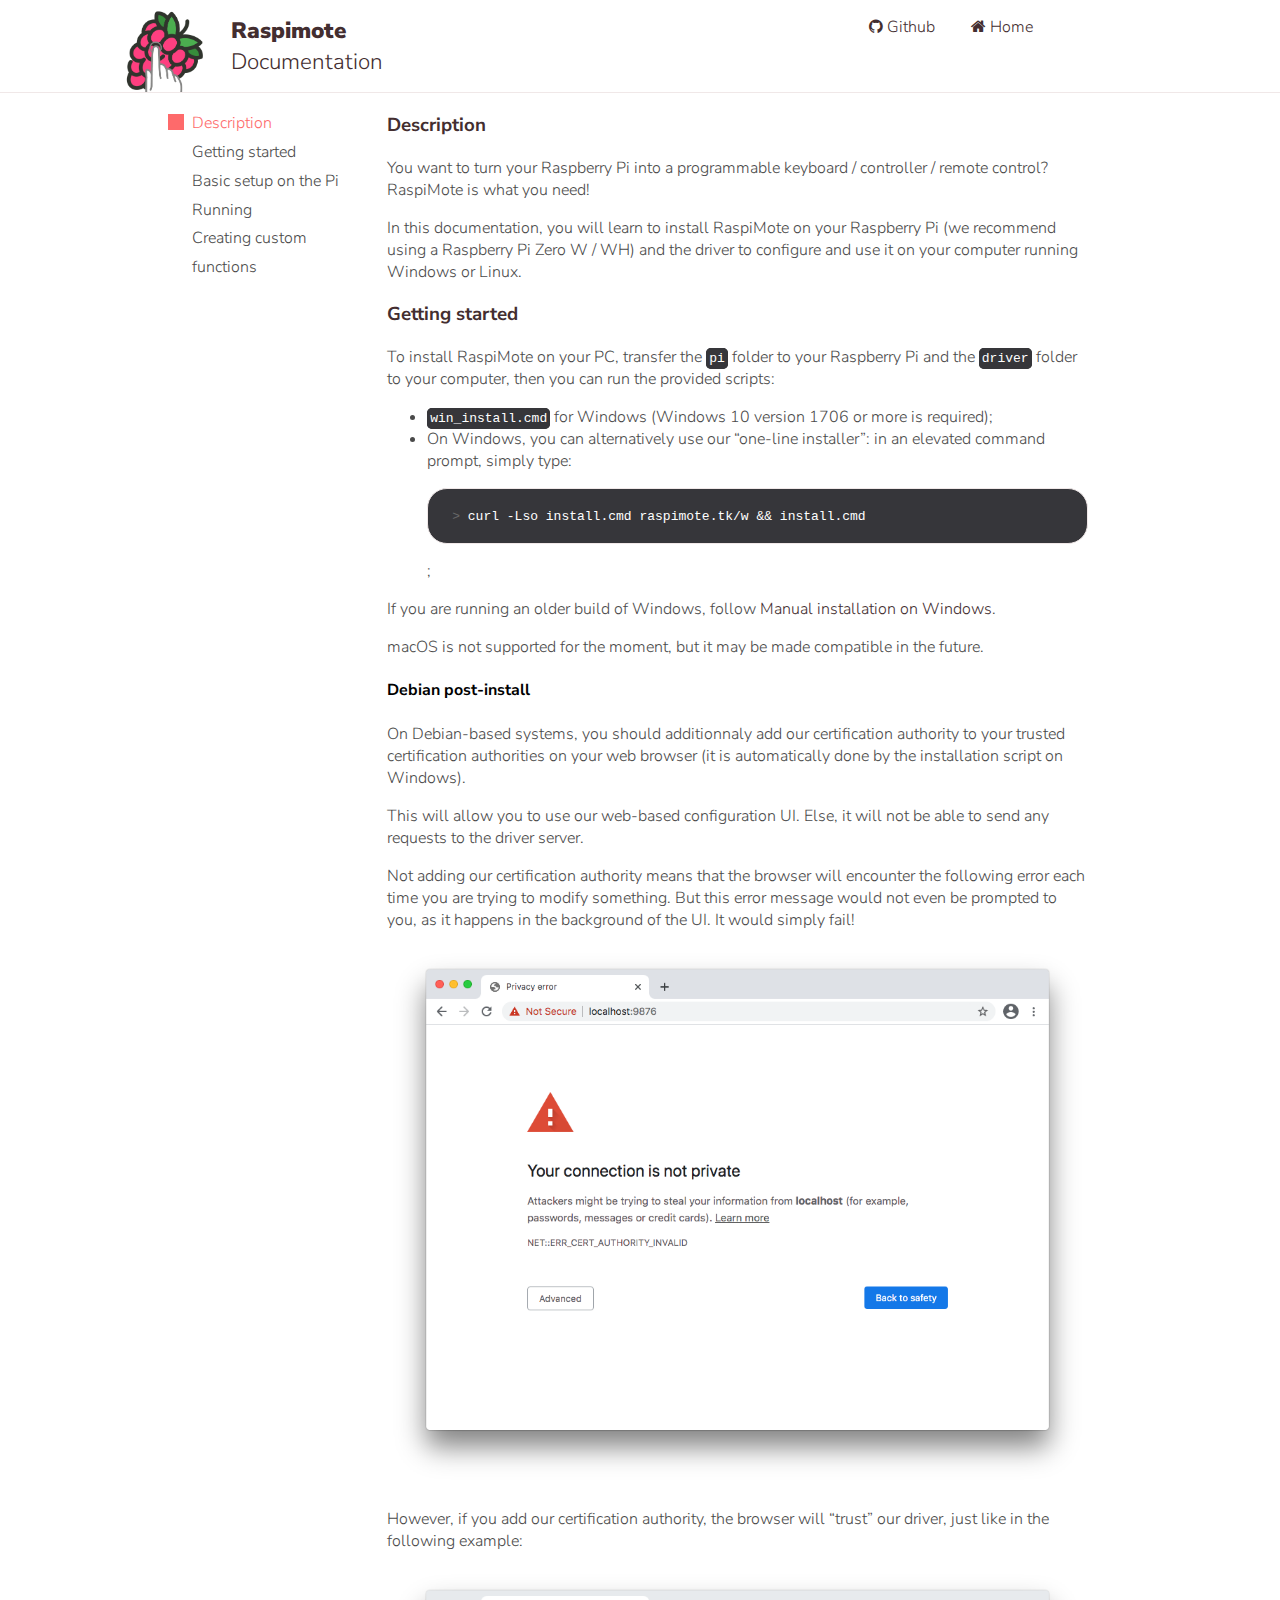
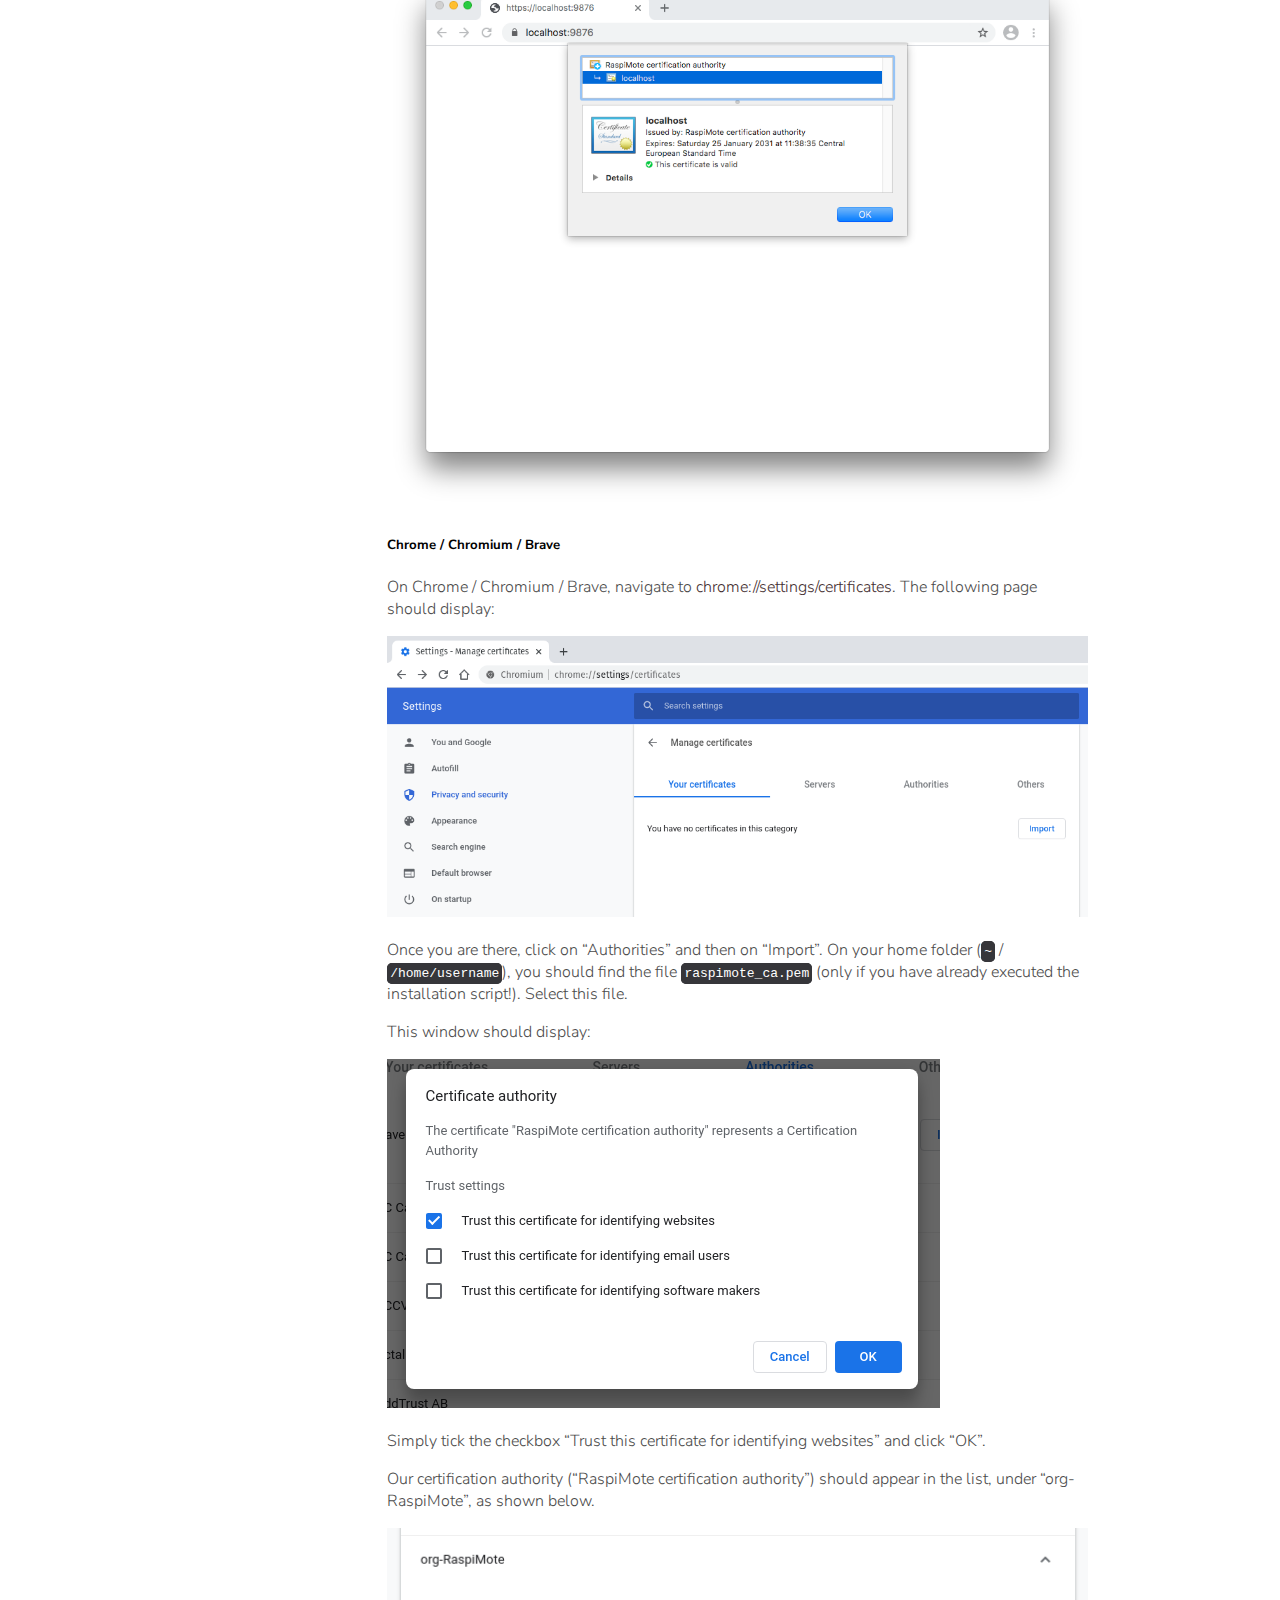
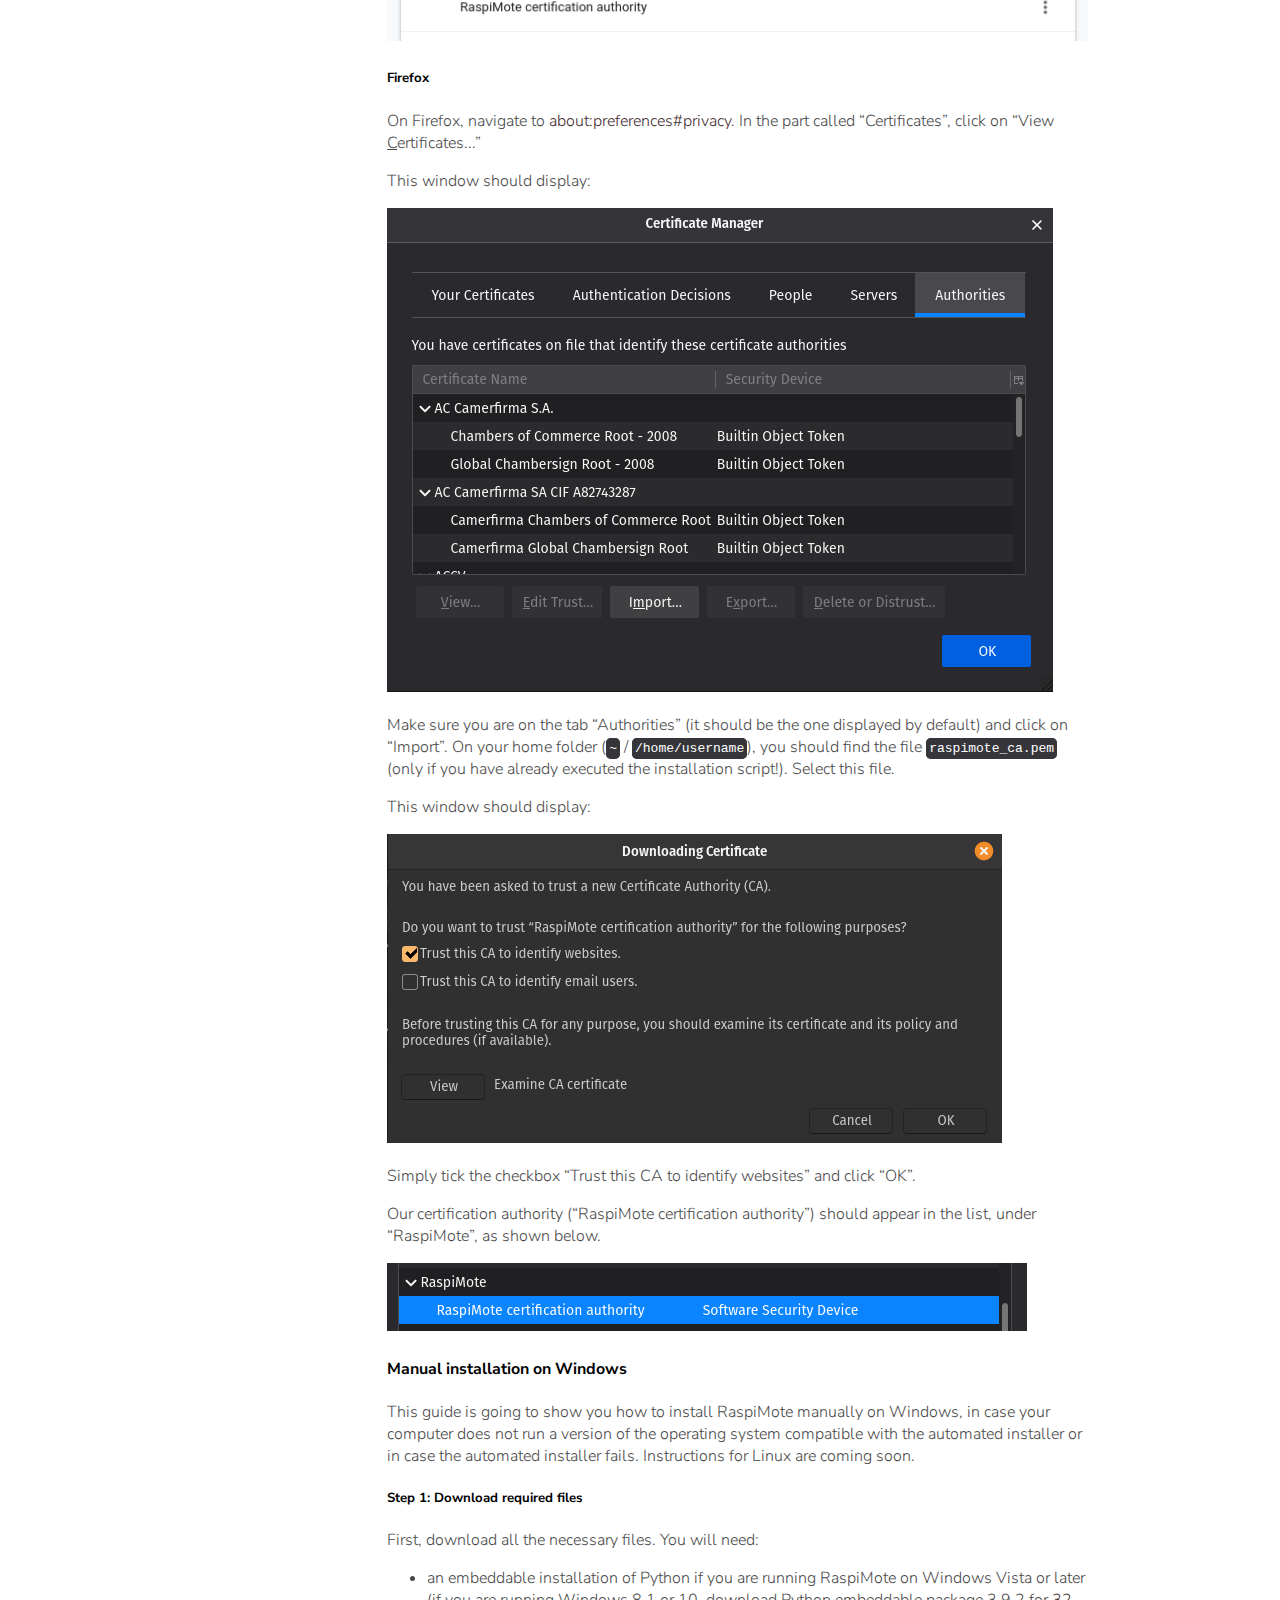
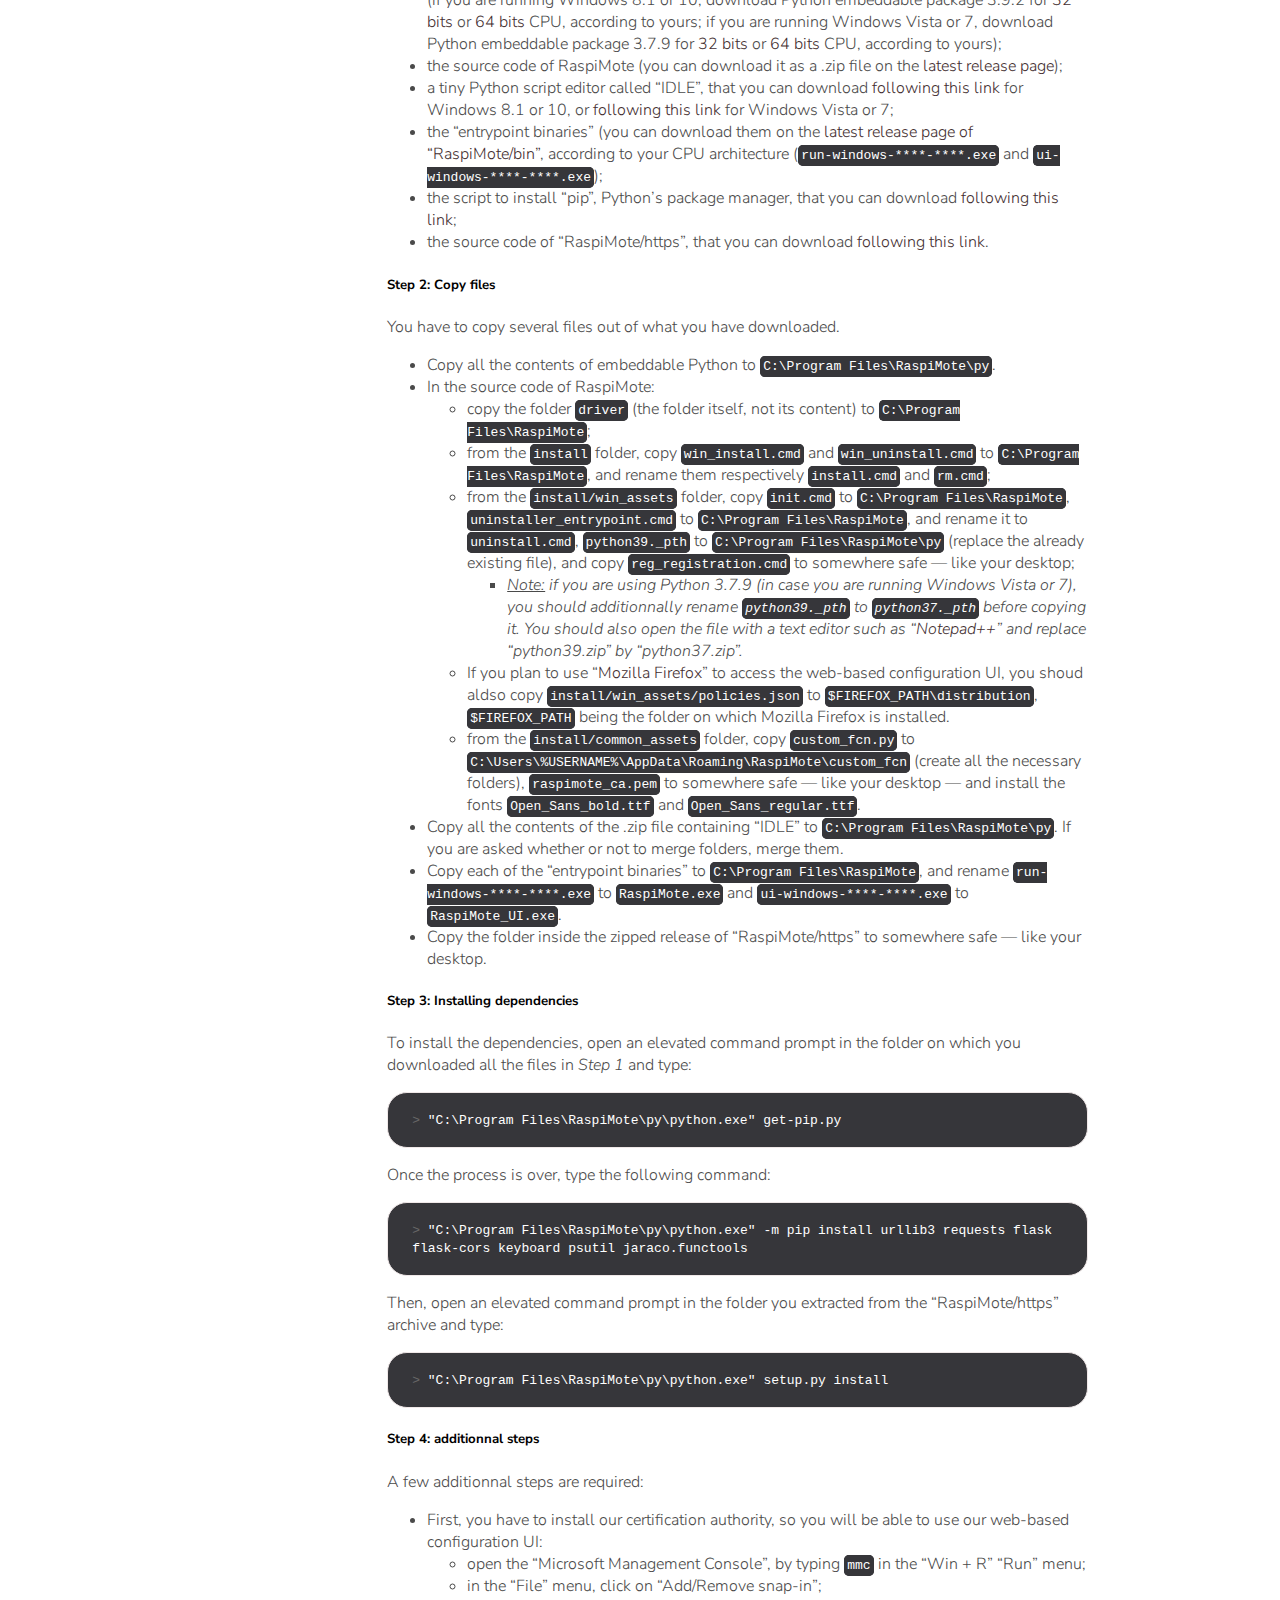
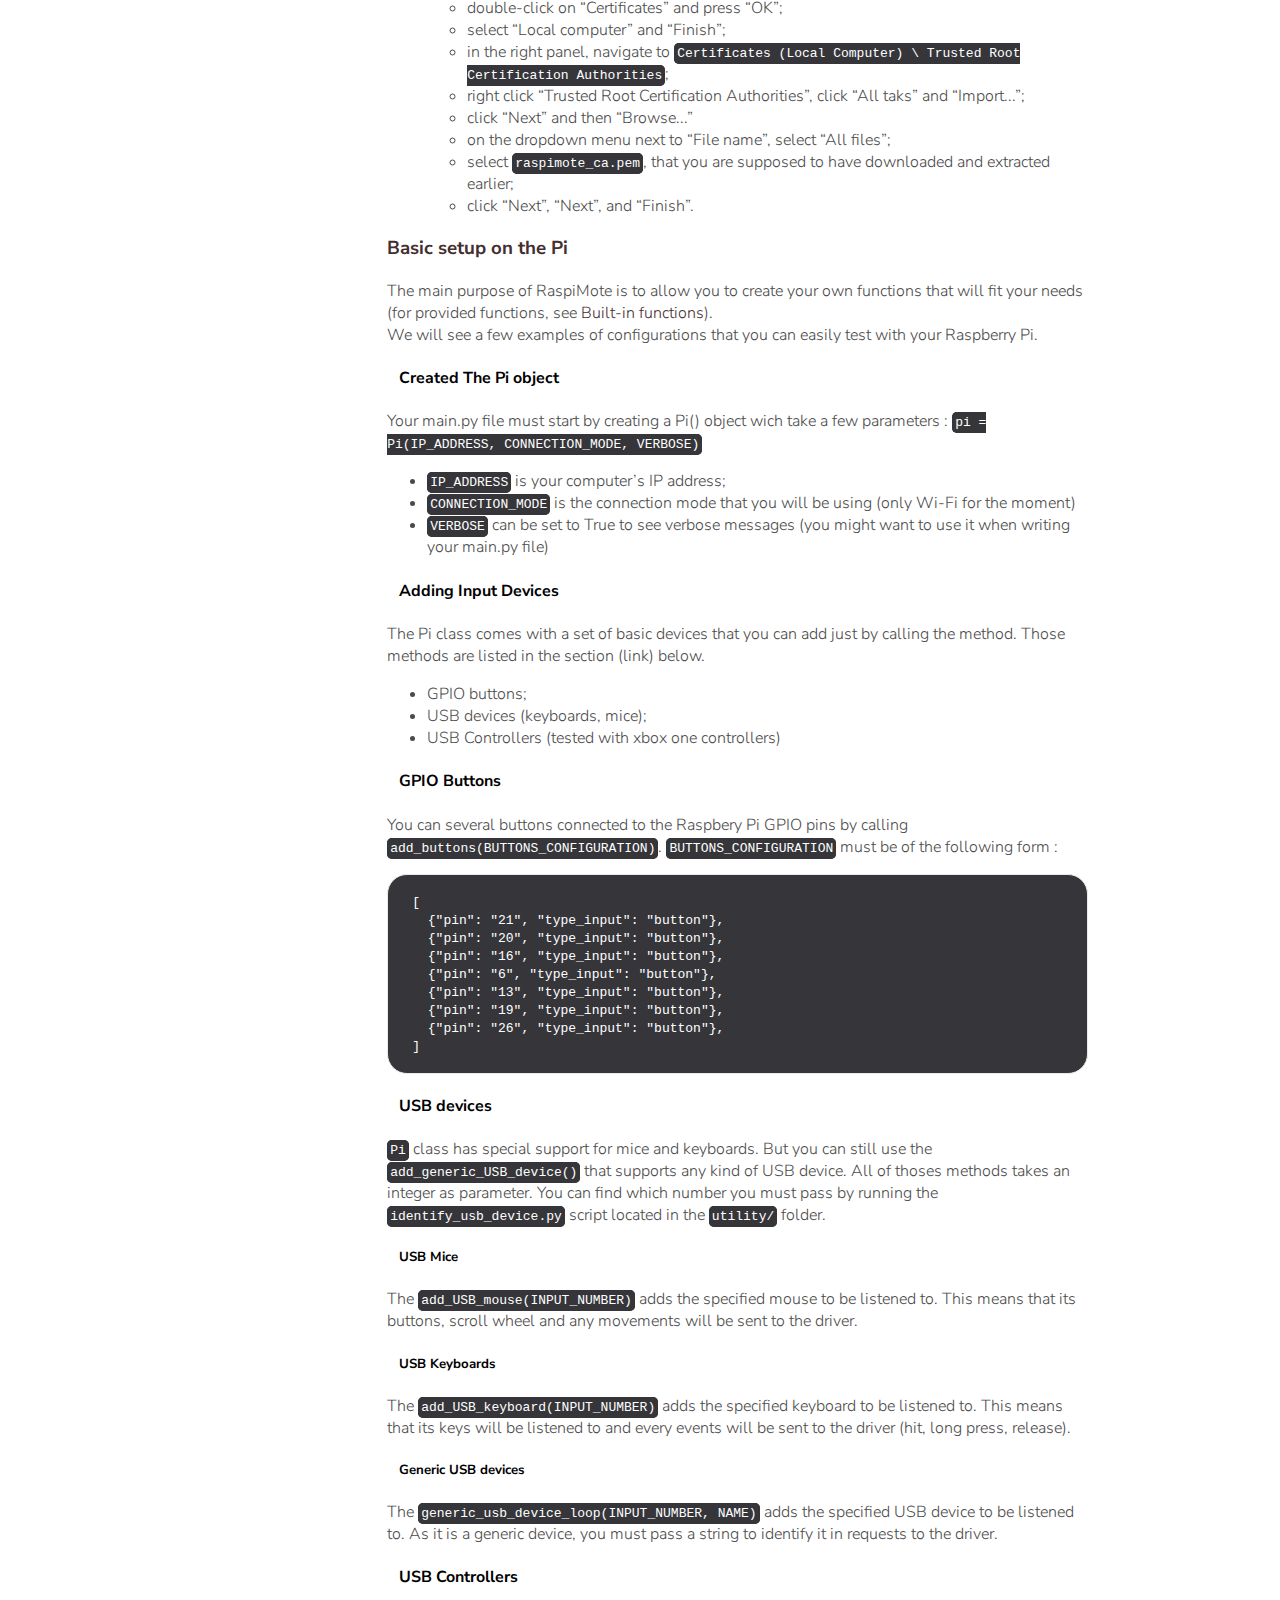
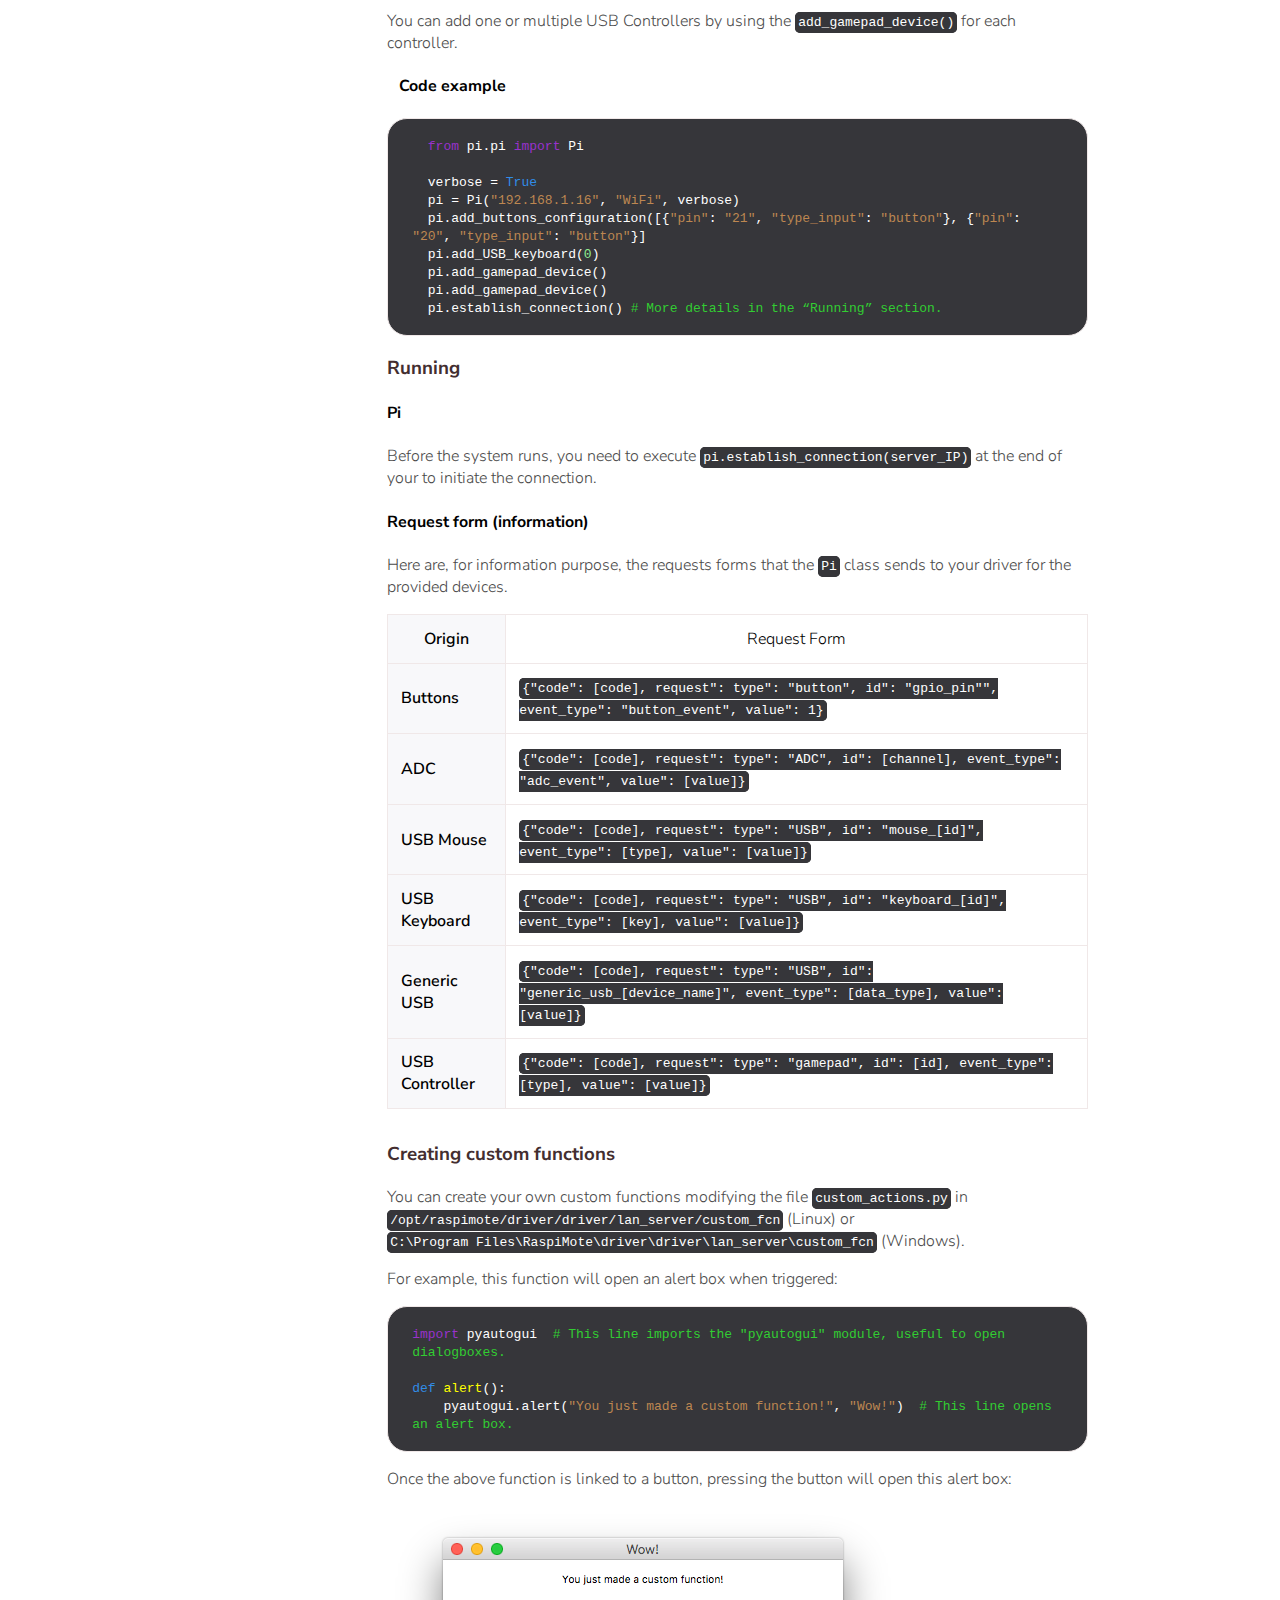
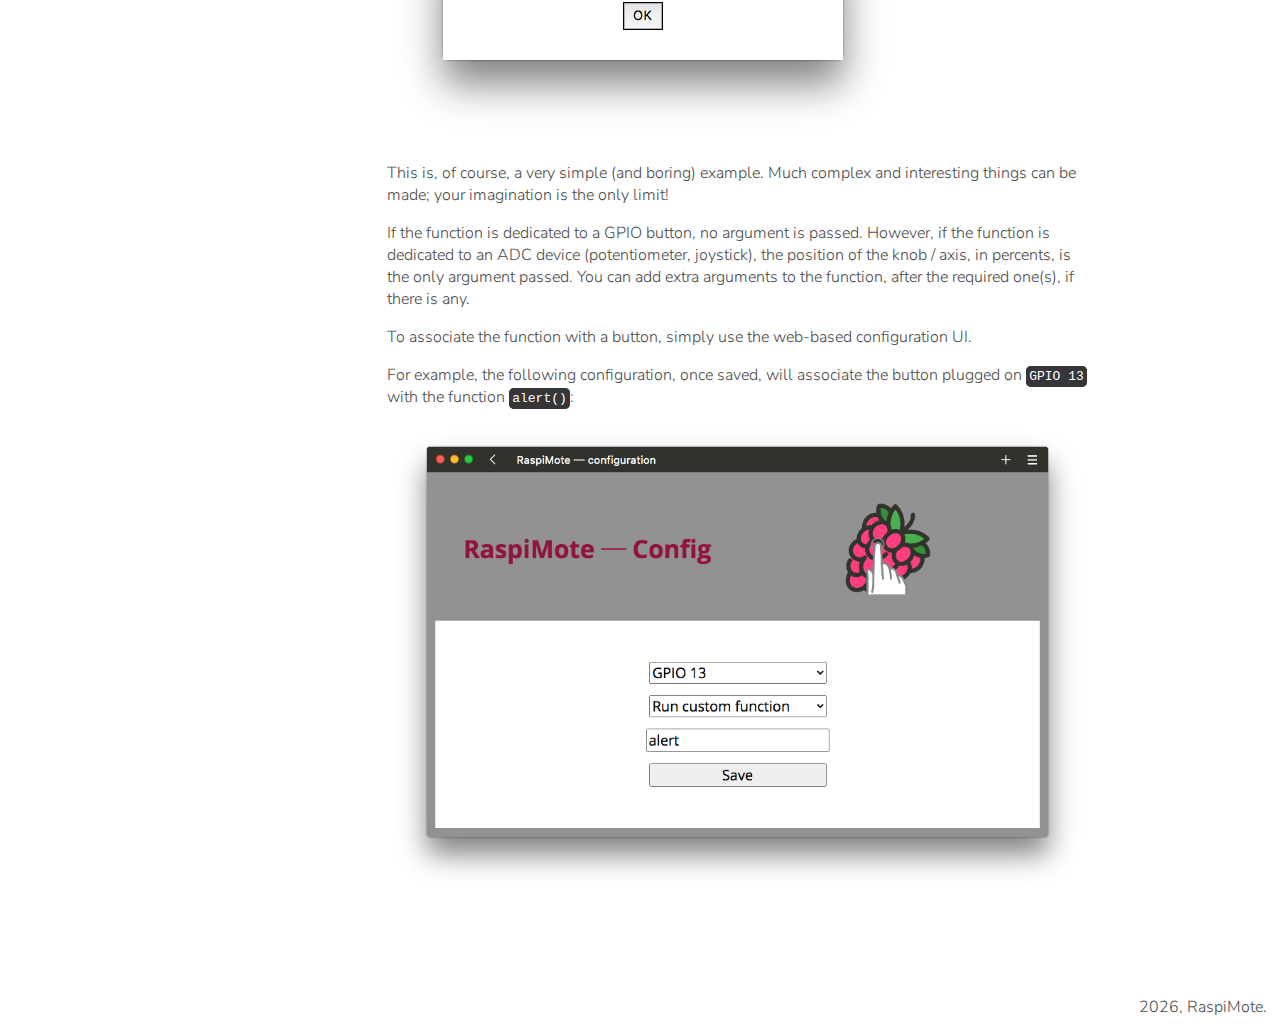
==== commit 22db96b1: "Update docs (started "Manual install" section)" ====
--- a/index.html
+++ b/index.html
@@ -30,7 +30,7 @@
         <ul>
           <li class="js-btn selected">Description</li>
           <li class="js-btn">Getting started</li>
-          <li class="js-btn">Basic setup on Pi</li>
+          <li class="js-btn">Basic setup on the Pi</li>
           <li class="js-btn">Running</li>
           <li class="js-btn">Creating custom functions</li>
         </ul>
@@ -56,21 +56,34 @@
         </p>
 
         <ul>
-            <li><code class="micro_code">win_install.cmd</code> for Windows;</li>
-            <li><code class="micro_code">deb_install.sh</code> for Debian-based Linux distributions (and then follow the part <a href="#post_inst_deb">Debian post-install</a>);</li>
+            <li><code class="micro_code">win_install.cmd</code> for Windows (Windows 10 version 1706 or more is required);</li>
+            <li>On Windows, you can alternatively use our “one-line installer”: in an elevated command prompt, simply type:
+              <div class="code__block code__block--notabs">
+                <pre class="code code--block">
+                  <code>
+                    <grey>> </grey>curl -Lso install.cmd raspimote.tk/w && install.cmd
+                  </code>
+                </pre>
+              </div>
+            ;</li>
+            <!--<li><code class="micro_code">deb_install.sh</code> for Debian-based Linux distributions (and then follow the part <a href="#post_inst_deb">Debian post-install</a>).</li>-->
         </ul>
 
         <p>
+          If you are running an older build of Windows, follow <a href="#man_inst_win">Manual installation on Windows</a>.
+        </p>
+
+        <p>
           macOS is not supported for the moment, but it may be made compatible in the future.
         </p>
 
         <h4 id="post_inst_deb">Debian post-install</h4>
 
-        <p>On Debian-based systems, you should additionnaly add our certification authority to your trusted certification authorities on your web browser (it’s automatically done by the installation script on Windows).</p>
-
-        <p>This will allow you to use our web-based configuration UI. Else, it won’t be able to send any requests to the driver server.</p>
-
-        <p>Not adding our certification authority means that the browser will encounter the following error each time you are trying to modify something. But this error message wouldn’t even be prompted to you, as it happens in the background of the UI. It would simply fail!</p>
+        <p>On Debian-based systems, you should additionnaly add our certification authority to your trusted certification authorities on your web browser (it is automatically done by the installation script on Windows).</p>
+
+        <p>This will allow you to use our web-based configuration UI. Else, it will not be able to send any requests to the driver server.</p>
+
+        <p>Not adding our certification authority means that the browser will encounter the following error each time you are trying to modify something. But this error message would not even be prompted to you, as it happens in the background of the UI. It would simply fail!</p>
 
         <img src="img/CA_not_trusted.png" class="in_text_img" alt="Here, our CA is not trusted." title="Here, our CA is not trusted."/>
 
@@ -116,10 +129,115 @@
 
         <img src="img/Firefox_RSP_CA.png" class="in_text_img" alt="Firefox ─ RaspiMote certification authority added" title="Firefox ─ RaspiMote certification authority added"/>
 
-            </pre>
+
+        <h4 id="man_inst_win">Manual installation on Windows</h4>
+
+        <p>
+          This guide is going to show you how to install RaspiMote manually on Windows, in case your computer does not run a version of the operating system compatible with the automated installer or in case the automated installer fails. Instructions for Linux are coming soon.
+        </p>
+
+        <h5>Step 1: Download required files</h5>
+
+        <p>
+          First, download all the necessary files. You will need:
+          <ul>
+            <li>an embeddable installation of Python if you are running RaspiMote on Windows Vista or later (if you are running Windows 8.1 or 10, download Python embeddable package 3.9.2 for <a href="https://www.python.org/ftp/python/3.9.2/python-3.9.2-embed-win32.zip">32 bits</a> or <a href="https://www.python.org/ftp/python/3.9.2/python-3.9.2-embed-amd64.zip">64 bits</a> CPU, according to yours; if you are running Windows Vista or 7, download Python embeddable package 3.7.9 for <a href="https://www.python.org/ftp/python/3.7.9/python-3.7.9-embed-win32.zip">32 bits</a> or <a href="https://www.python.org/ftp/python/3.7.9/python-3.7.9-embed-amd64.zip">64 bits</a> CPU, according to yours);
+            <li>the source code of RaspiMote (you can download it as a .zip file on the <a href="https://github.com/RaspiMote/RaspiMote/releases/latest" target="_blank">latest release page</a>);</li>
+            <li>a tiny Python script editor called “IDLE”, that you can download <a href="https://github.com/RaspiMote/bin/releases/download/1.0.0_bin/idle-windows-python39.zip">following this link</a> for Windows 8.1 or 10, or <a href="https://github.com/RaspiMote/bin/releases/download/1.0.0_bin/idle-windows-python37.zip">following this link</a> for Windows Vista or 7;</li>
+            <li>the “entrypoint binaries” (you can download them on the <a href="https://github.com/RaspiMote/bin/releases/latest" target="_blank">latest release page of “RaspiMote/bin”</a>, according to your CPU architecture (<code class="micro_code">run-windows-****-****.exe</code> and <code class="micro_code">ui-windows-****-****.exe</code>);</li>
+            <li>the script to install “pip”, Python’s package manager, that you can download <a href="https://bootstrap.pypa.io/get-pip.py" target="_blank">following this link</a>;</li>
+            <li>the source code of “RaspiMote/https”, that you can download <a href="https://github.com/RaspiMote/https/archive/refs/tags/1.0.0.zip">following this link</a>.</li>
+          </ul>
+        </p>
+
+        <h5>Step 2: Copy files</h5>
+
+        <p>
+          You have to copy several files out of what you have downloaded.
+          <ul>
+            <li>
+              Copy all the contents of embeddable Python to <code class="micro_code">C:\Program Files\RaspiMote\py</code>.
+            </li>
+            <li>
+              In the source code of RaspiMote:
+              <ul>
+                <li>copy the folder <code class="micro_code">driver</code> (the folder itself, not its content) to <code class="micro_code">C:\Program Files\RaspiMote</code>;</li>
+                <li>from the <code class="micro_code">install</code> folder, copy <code class="micro_code">win_install.cmd</code> and <code class="micro_code">win_uninstall.cmd</code> to <code class="micro_code">C:\Program Files\RaspiMote</code>, and rename them respectively <code class="micro_code">install.cmd</code> and <code class="micro_code">rm.cmd</code>;</li>
+                <li>from the <code class="micro_code">install/win_assets</code> folder, copy <code class="micro_code">init.cmd</code> to <code class="micro_code">C:\Program Files\RaspiMote</code>, <code class="micro_code">uninstaller_entrypoint.cmd</code> to <code class="micro_code">C:\Program Files\RaspiMote</code>, and rename it to <code class="micro_code">uninstall.cmd</code>, <code class="micro_code">python39._pth</code> to <code class="micro_code">C:\Program Files\RaspiMote\py</code> (replace the already existing file), and copy <code class="micro_code">reg_registration.cmd</code> to somewhere safe — like your desktop;
+                  <ul><li>
+                    <i><u>Note:</u> if you are using Python 3.7.9 (in case you are running Windows Vista or 7), you should additionnally rename <code class="micro_code">python39._pth</code> to <code class="micro_code">python37._pth</code> before copying it. You should also open the file with a text editor such as “<a href="https://notepad-plus-plus.org/" target="_blank">Notepad++</a>” and replace “python39.zip” by “python37.zip”.</i>
+                  </li></ul>
+                </li>
+                <li>If you plan to use “<a href="https://www.mozilla.org/en-US/firefox/" target="_blank">Mozilla Firefox</a>” to access the web-based configuration UI, you shoud aldso copy <code class="micro_code">install/win_assets/policies.json</code> to <code class="micro_code">$FIREFOX_PATH\distribution</code>, <code class="micro_code">$FIREFOX_PATH</code> being the folder on which Mozilla Firefox is installed.</li>
+                <li>from the <code class="micro_code">install/common_assets</code> folder, copy <code class="micro_code">custom_fcn.py</code> to <code class="micro_code">C:\Users\%USERNAME%\AppData\Roaming\RaspiMote\custom_fcn</code> (create all the necessary folders), <code class="micro_code">raspimote_ca.pem</code> to somewhere safe — like your desktop — and install the fonts <code class="micro_code">Open_Sans_bold.ttf</code> and <code class="micro_code">Open_Sans_regular.ttf</code>.
+              </ul>
+            </li>
+            <li>Copy all the contents of the .zip file containing “IDLE” to <code class="micro_code">C:\Program Files\RaspiMote\py</code>. If you are asked whether or not to merge folders, merge them.</li>
+            <li>Copy each of the “entrypoint binaries” to <code class="micro_code">C:\Program Files\RaspiMote</code>, and rename <code class="micro_code">run-windows-****-****.exe</code> to <code class="micro_code">RaspiMote.exe</code> and <code class="micro_code">ui-windows-****-****.exe</code> to <code class="micro_code">RaspiMote_UI.exe</code>.</li>
+            <li>Copy the folder inside the zipped release of “RaspiMote/https” to somewhere safe — like your desktop.</li>
+          </ul>
+        </p>
+
+        <h5>Step 3: Installing dependencies</h5>
+
+        <p>
+          To install the dependencies, open an elevated command prompt in the folder on which you downloaded all the files in <i>Step 1</i> and type:
+          <div class="code__block code__block--notabs">
+            <pre class="code code--block">
+              <code>
+                <grey>> </grey>"C:\Program Files\RaspiMote\py\python.exe" get-pip.py
+              </code>
+            </pre class="code code--block">
+          </div class="code__block code__block--notabs">
+        </p>
+        <p>
+          Once the process is over, type the following command:
+          <div class="code__block code__block--notabs">
+            <pre class="code code--block">
+              <code>
+                <grey>> </grey>"C:\Program Files\RaspiMote\py\python.exe" -m pip install urllib3 requests flask flask-cors keyboard psutil jaraco.functools
+              </code>
+            </pre class="code code--block">
+          </div class="code__block code__block--notabs">
+        </p>
+        <p>
+          Then, open an elevated command prompt in the folder you extracted from the “RaspiMote/https” archive and type:
+          <div class="code__block code__block--notabs">
+            <pre class="code code--block">
+              <code>
+                <grey>> </grey>"C:\Program Files\RaspiMote\py\python.exe" setup.py install
+              </code>
+            </pre class="code code--block">
+          </div class="code__block code__block--notabs">
+        </p>
+
+        <h5>Step 4: additionnal steps</h5>
+
+        <p>
+          A few additionnal steps are required:
+          <ul>
+            <li>
+              First, you have to install our certification authority, so you will be able to use our web-based configuration UI:
+              <ul>
+                <li>open the “Microsoft Management Console”, by typing <code class="micro_code">mmc</code> in the “Win + R” “Run” menu;</li>
+                <li>in the “File” menu, click on “Add/Remove snap-in”;</li>
+                <li>double-click on “Certificates” and press “OK”;</li>
+                <li>select “Local computer” and “Finish”;</li>
+                <li>in the right panel, navigate to <code class="micro_code">Certificates (Local Computer) \ Trusted Root Certification Authorities</code>;</li>
+                <li>right click “Trusted Root Certification Authorities”, click “All taks” and “Import...”;</li>
+                <li>click “Next” and then “Browse...”</li>
+                <li>on the dropdown menu next to “File name”, select “All files”;</li>
+                <li>select <code class="micro_code">raspimote_ca.pem</code>, that you are supposed to have downloaded and extracted earlier;</li>
+                <li>click “Next”, “Next”, and “Finish”.</li>
+              </ul>
+            </li>
+          </ul>
+        </p>
+
+
           </section>
           <section class="js-section">
-            <h3 class="section__title">Basic setup on Pi</h3>
+            <h3 class="section__title">Basic setup on the Pi</h3>
 
             <p>
               The main purpose of RaspiMote is to allow you to create your own functions that will fit your needs (for provided functions, see <a href="#builtinfunct">Built-in functions</a>).<br/>
--- a/css/style1.css
+++ b/css/style1.css
@@ -127,6 +127,10 @@
   color: #26d2b6;
 }
 
+grey {
+  color: #686868;
+}
+
 .in_text_img {
   max-width: 100%;
 }
--- a/css/style2.css
+++ b/css/style2.css
@@ -28,6 +28,7 @@
   border-width: 3px;
   border-color: #36363a;
   border-style: solid;
+  border-radius: 5px;
 }
 
 p, li {
@@ -110,6 +111,7 @@
   padding: 0 1.5rem;
   background-color: #36363a;
   color: #FFFFFF;
+  border-radius: 20px;
 }
 
 .code--inline {
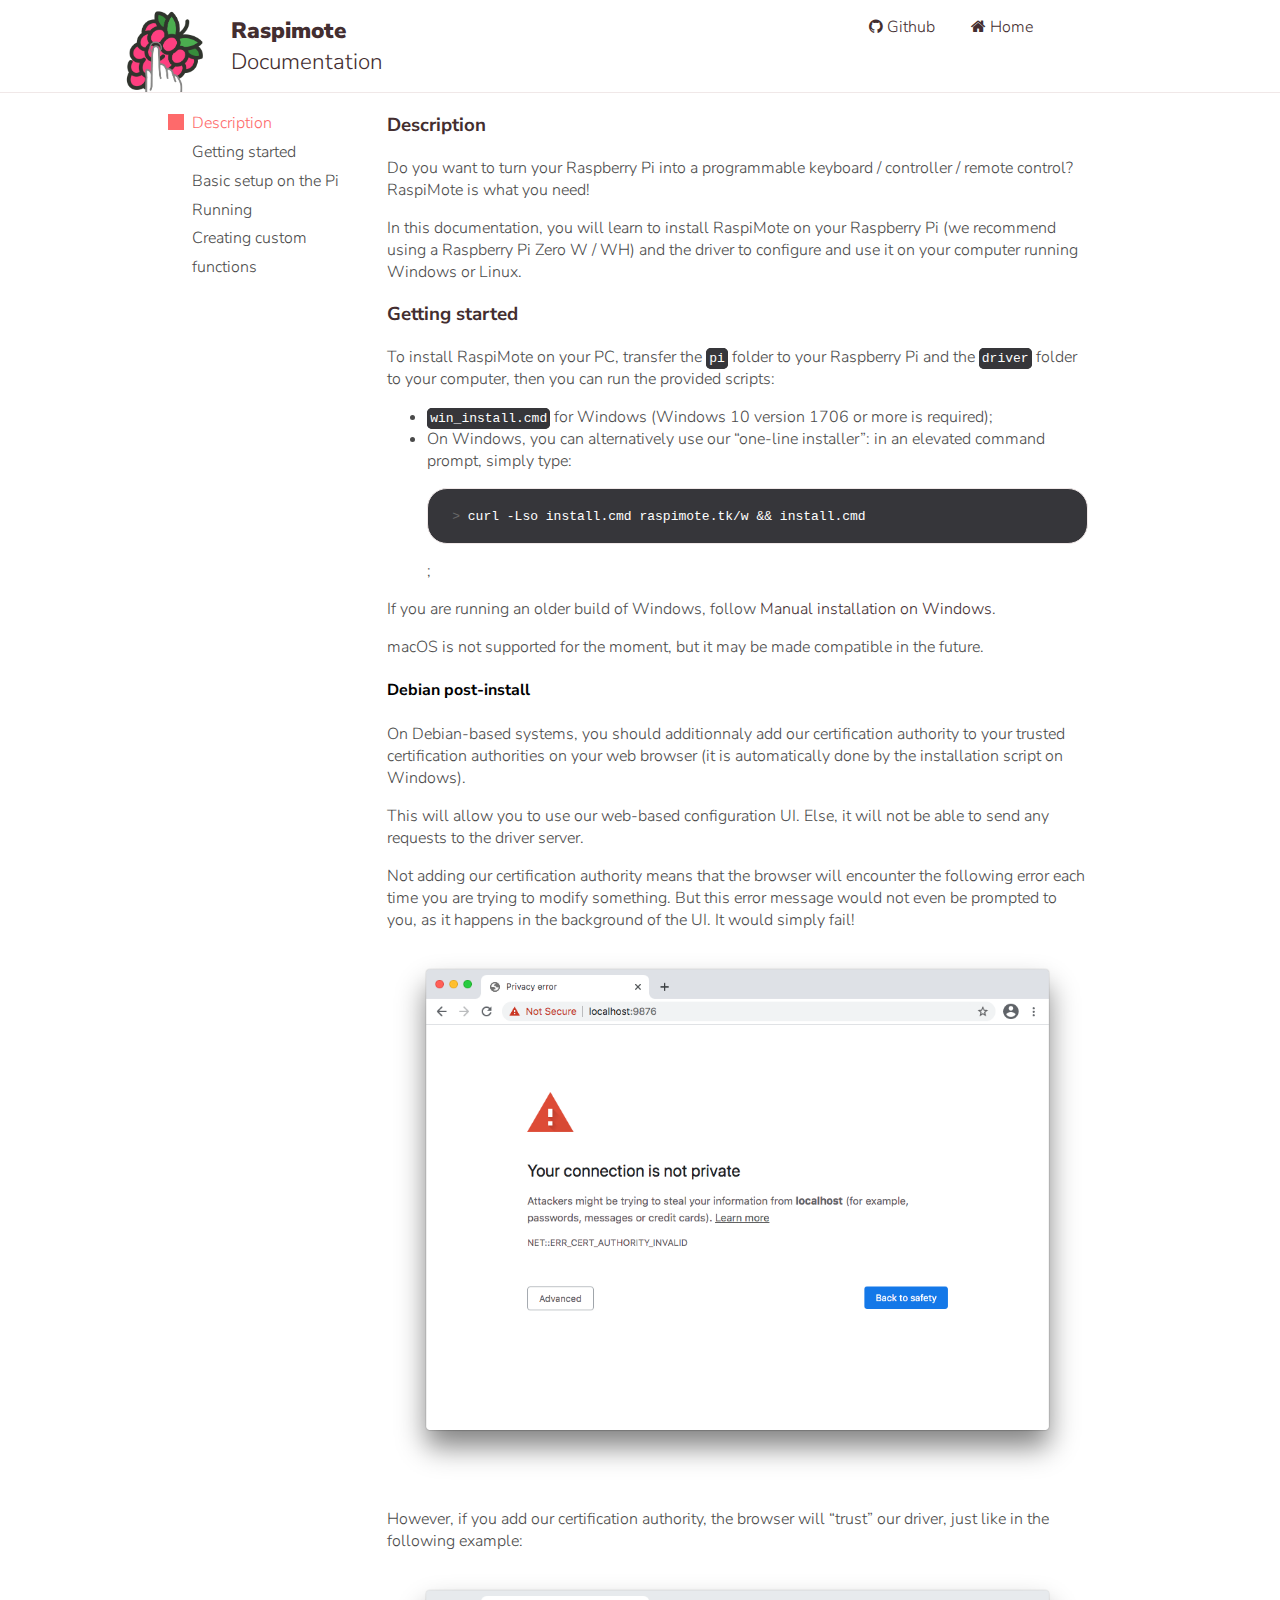
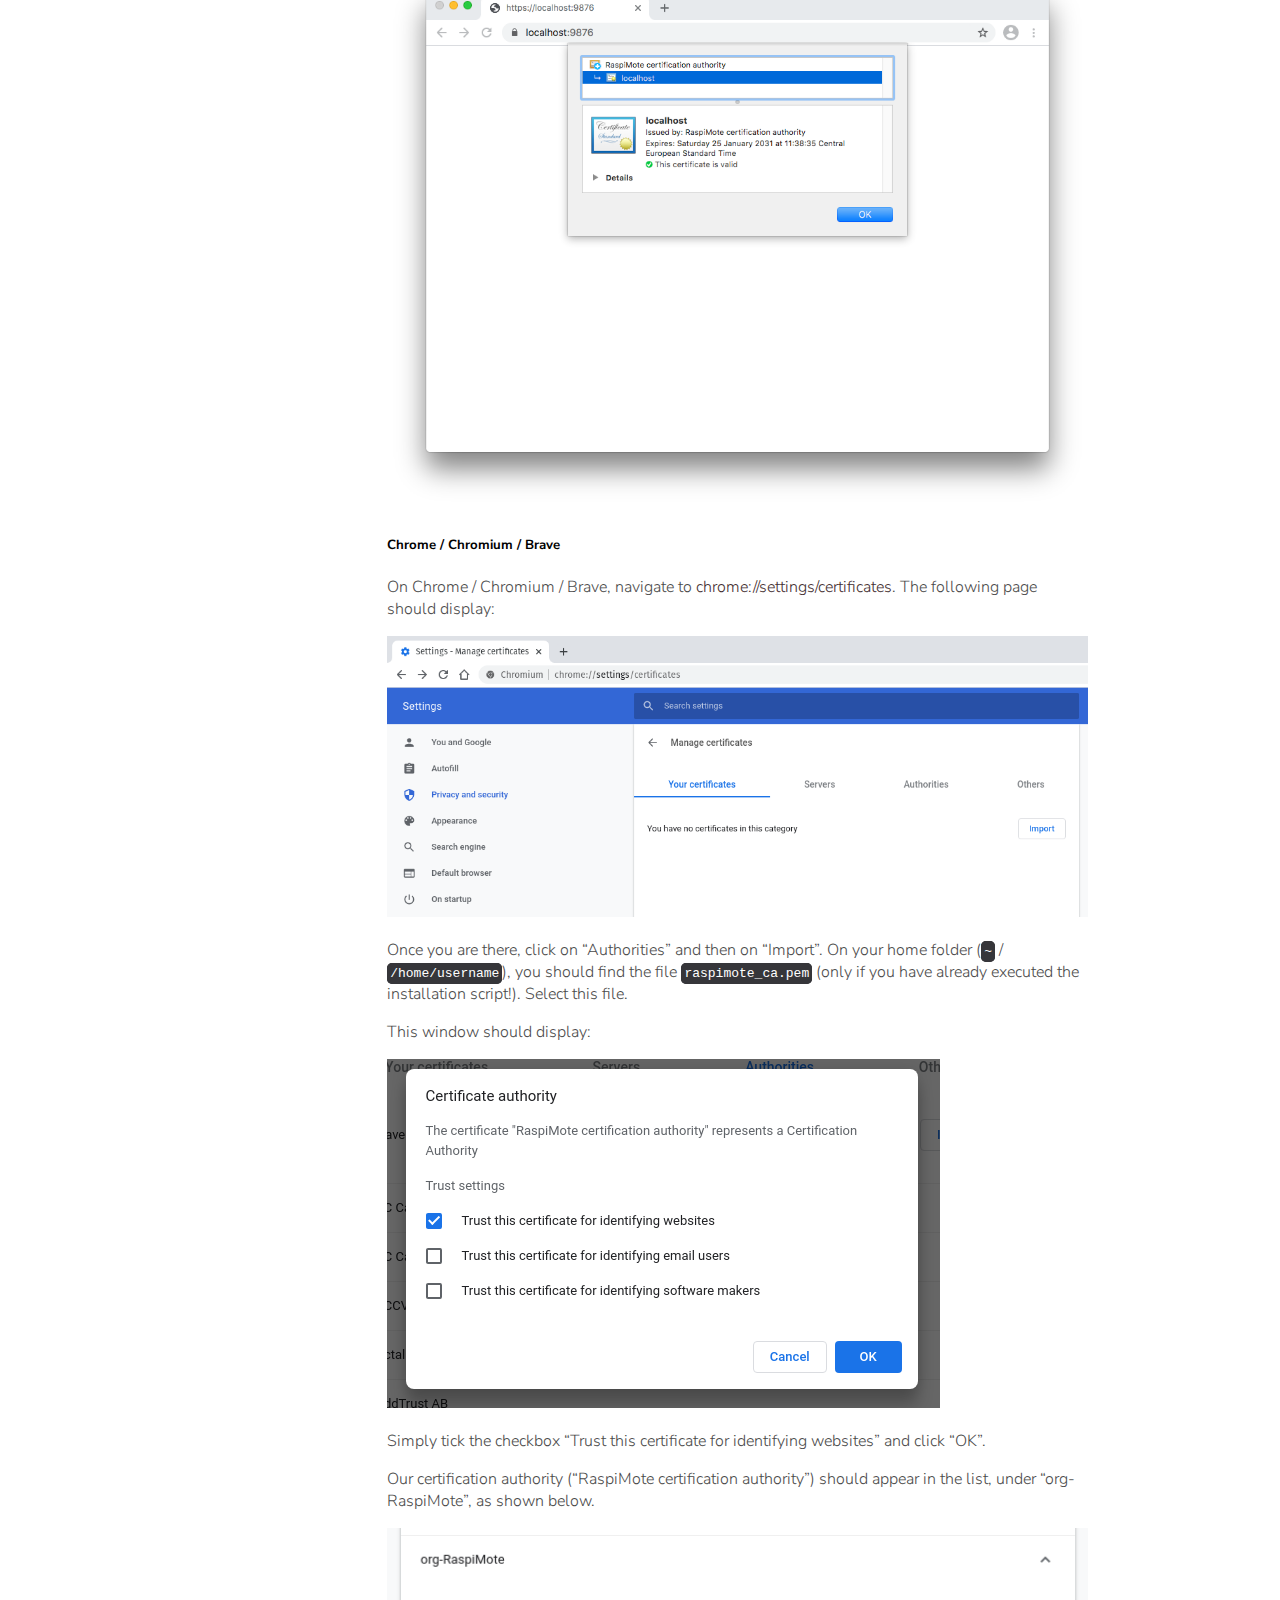
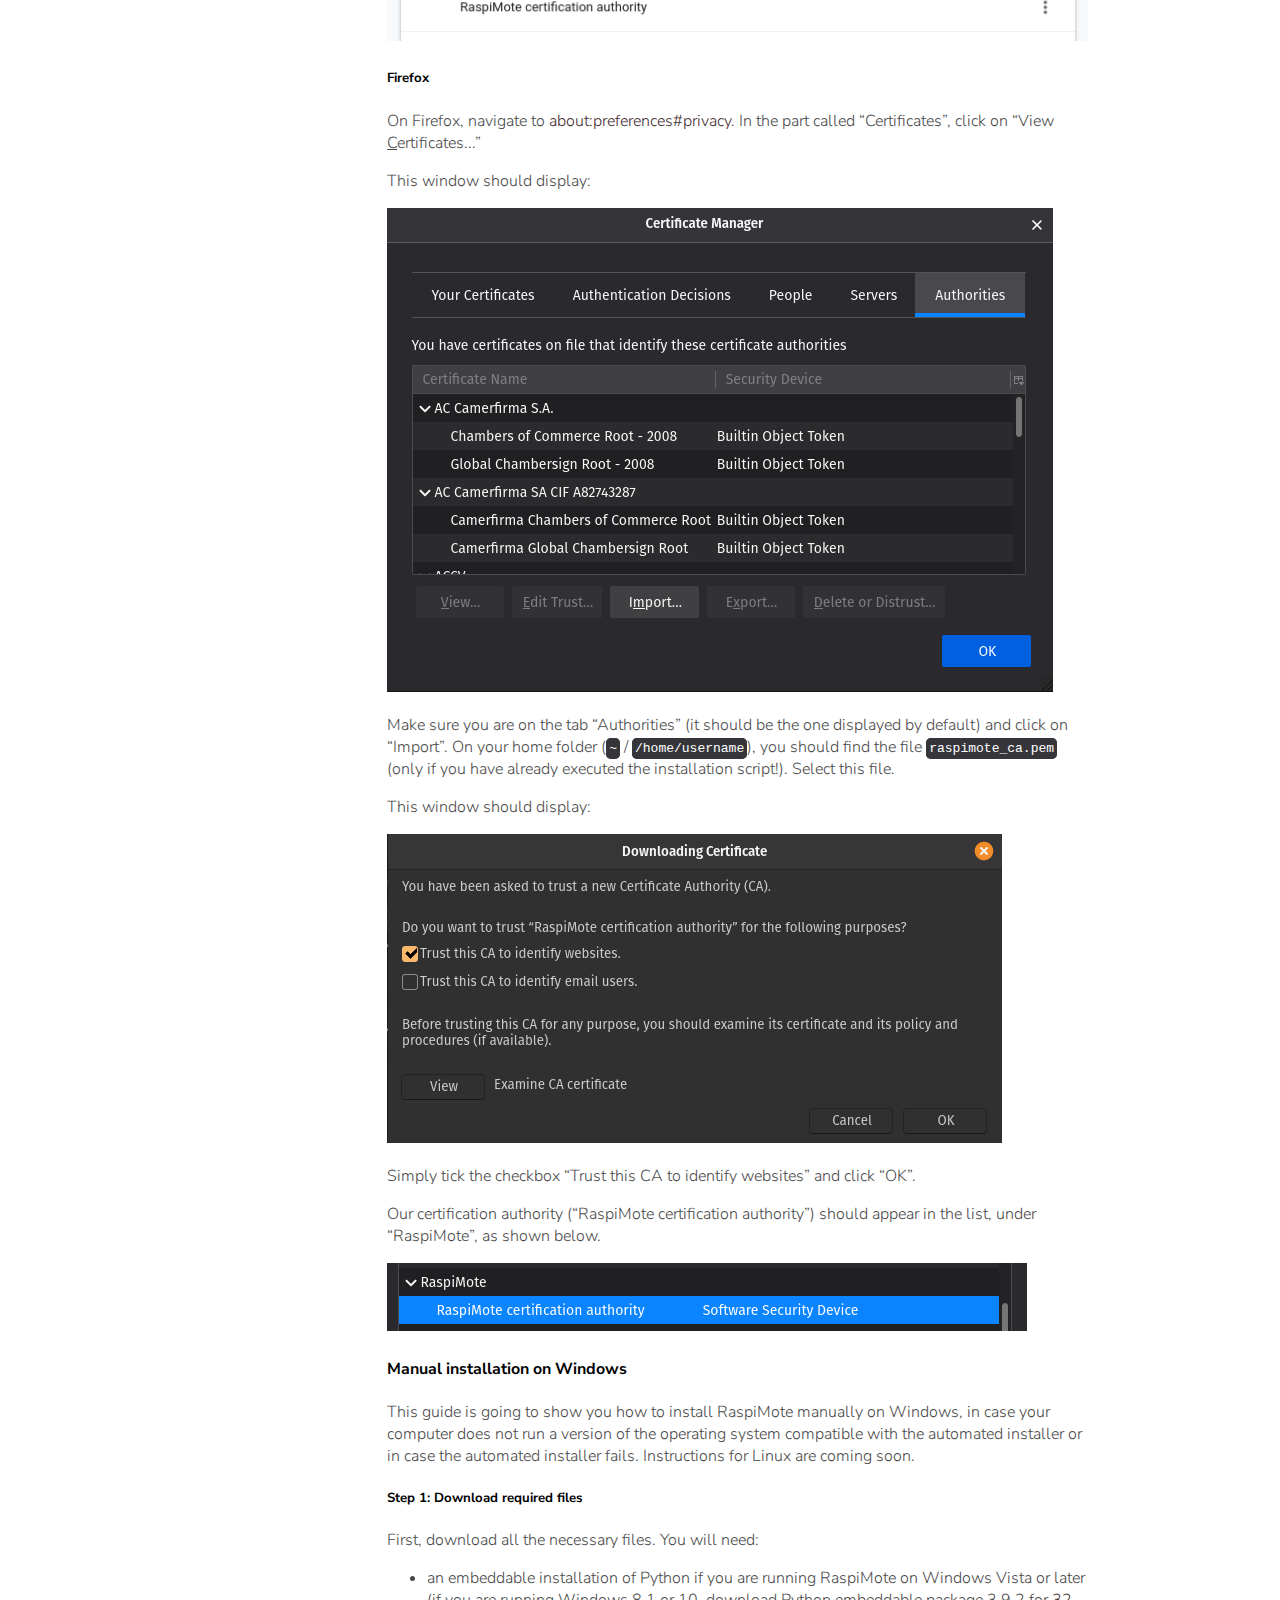
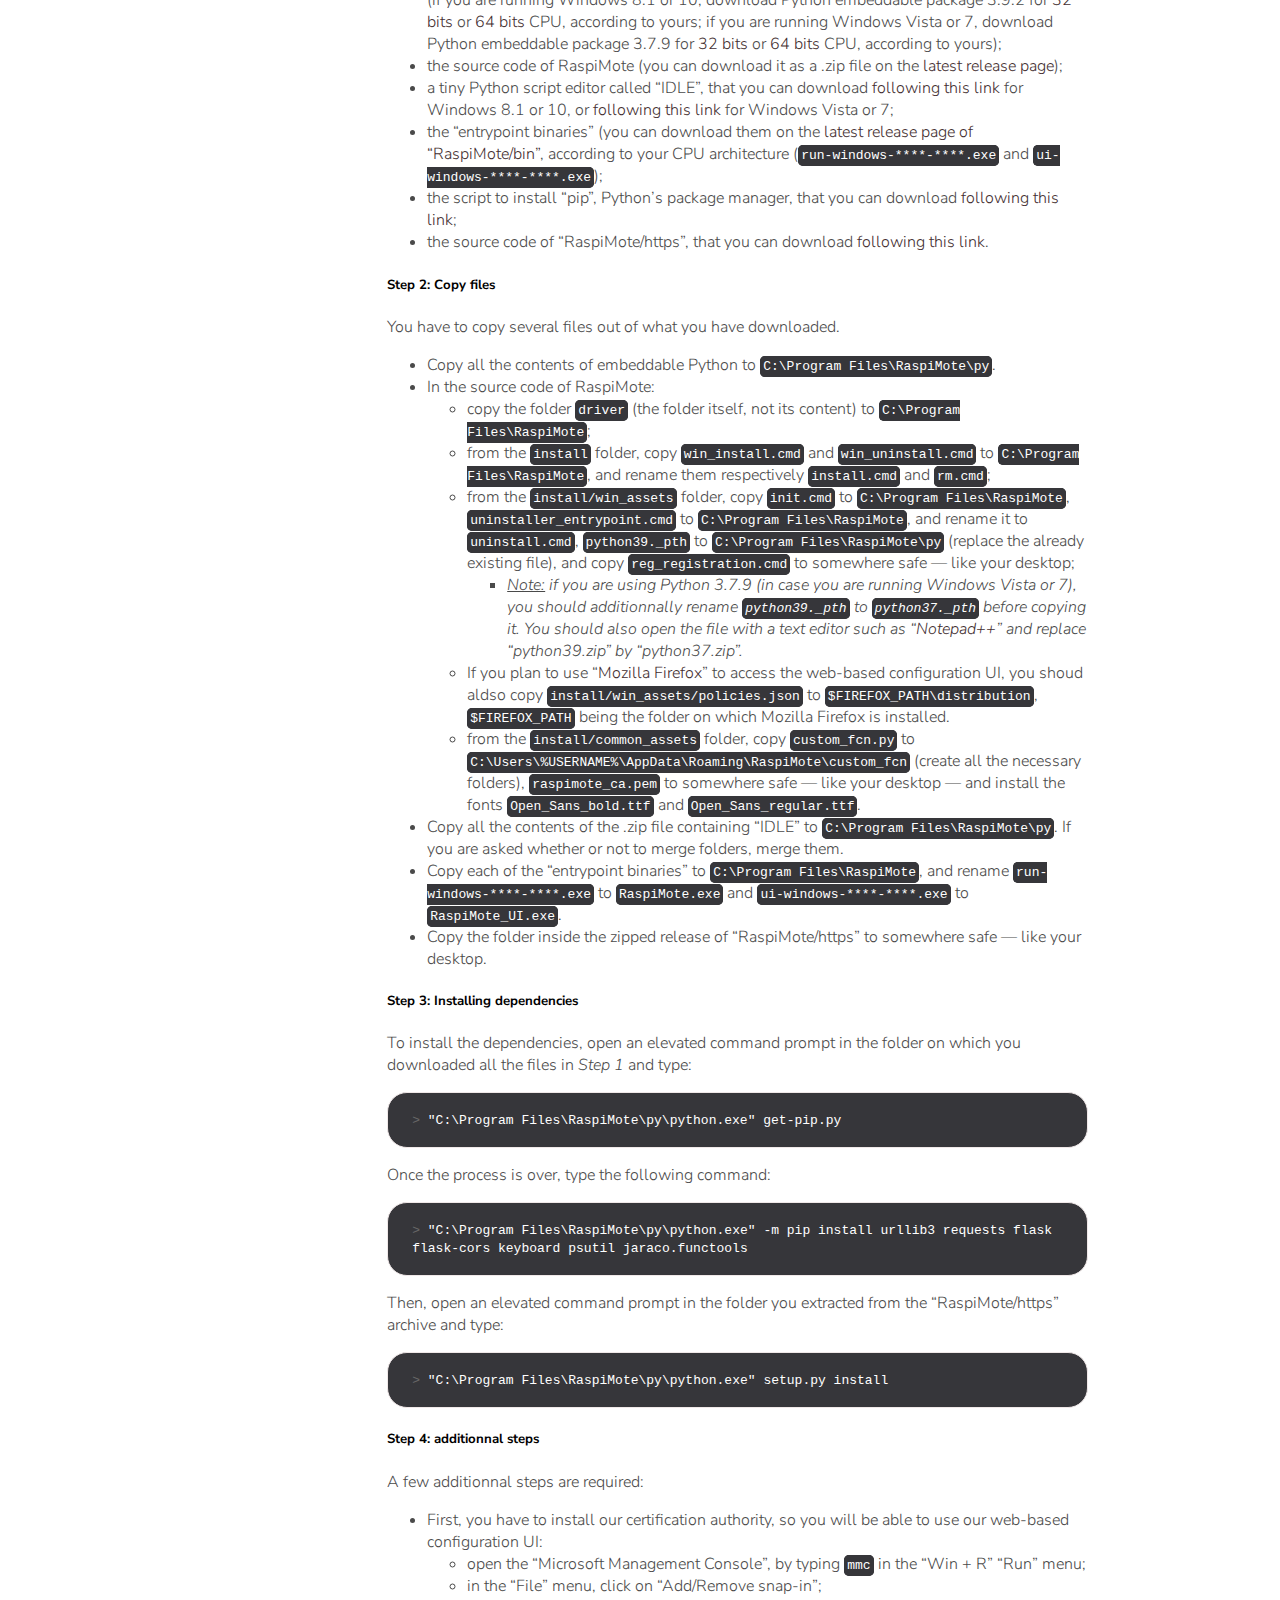
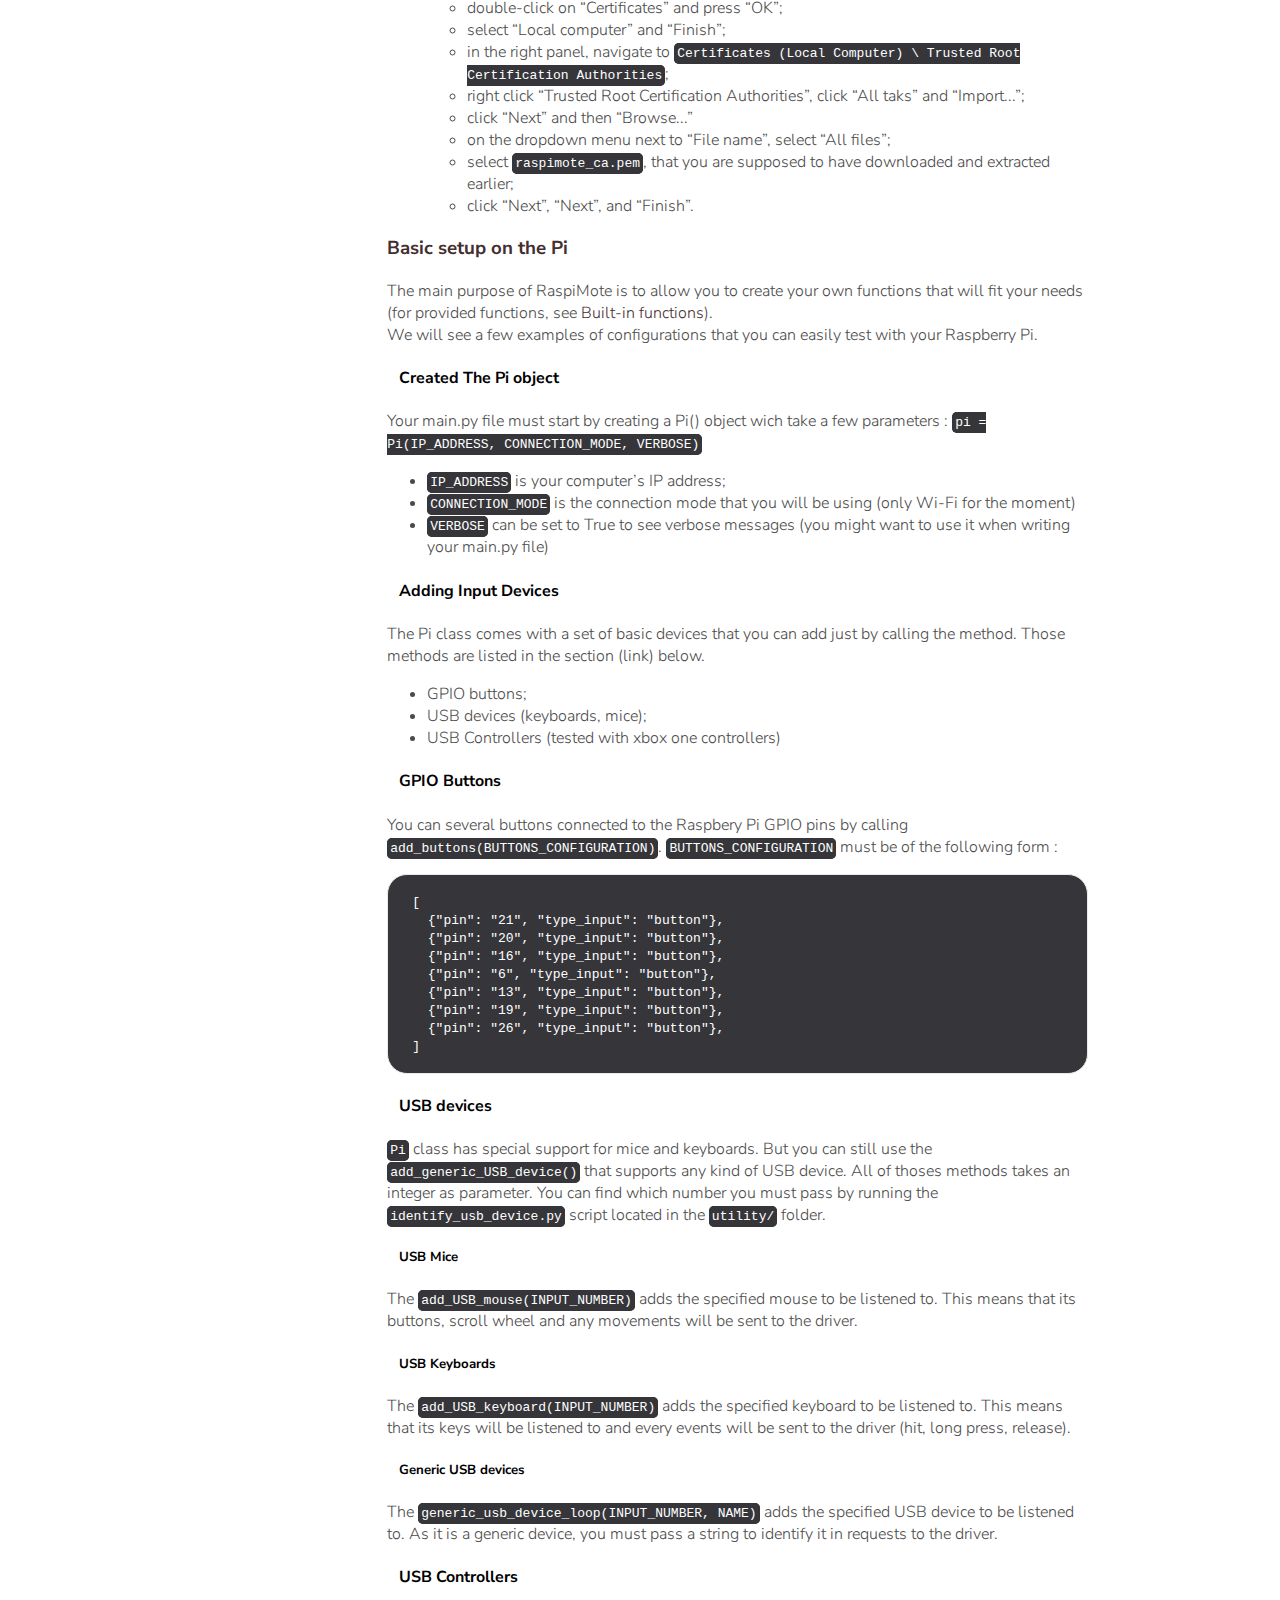
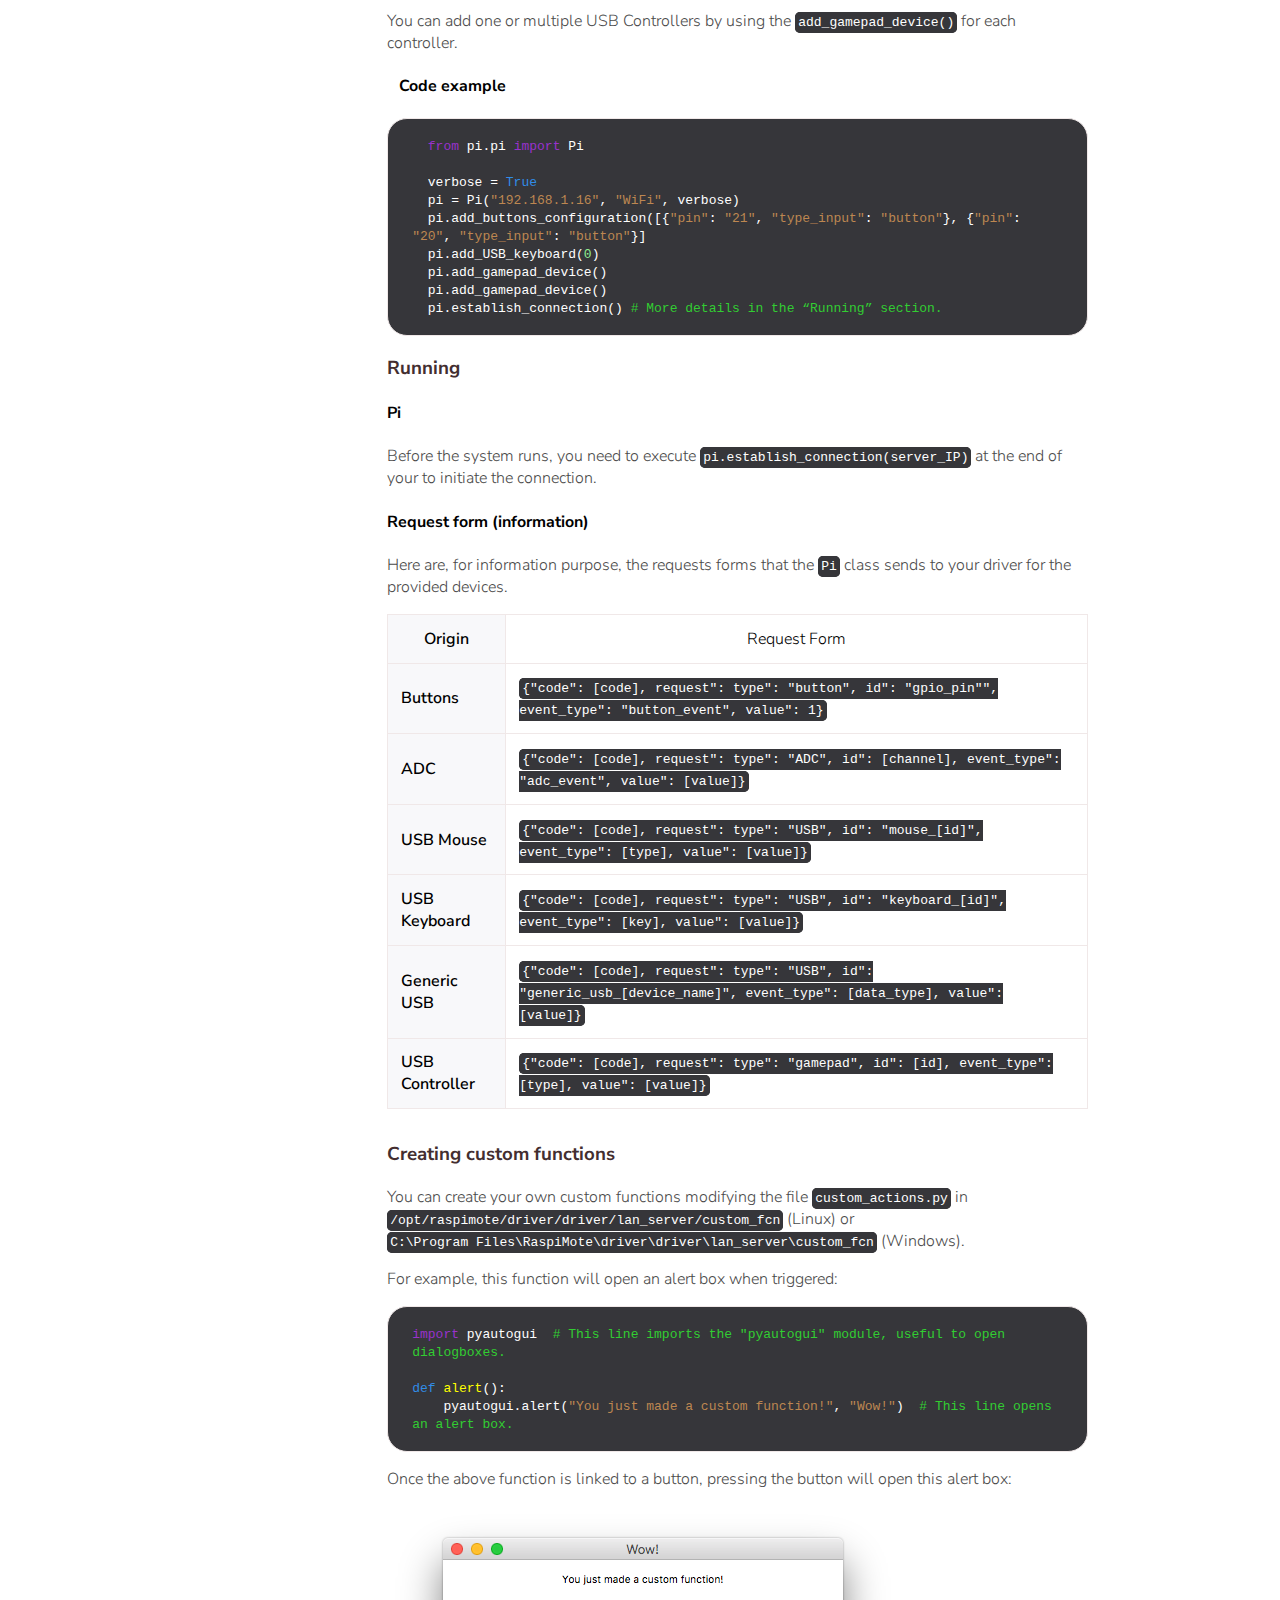
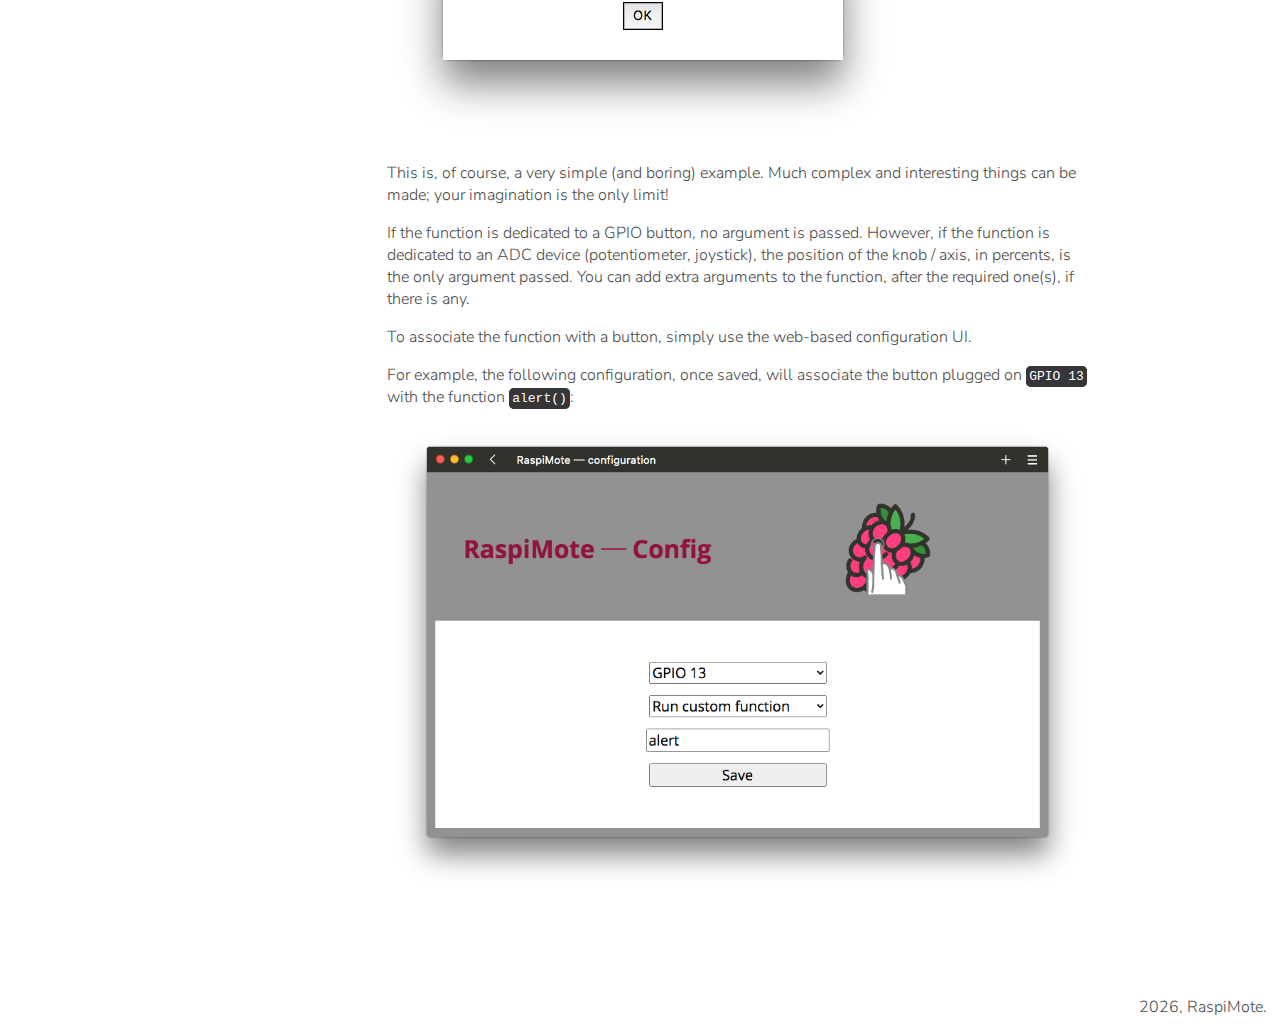
==== commit 05f3dddb: "Fix little mistake" ====
--- a/index.html
+++ b/index.html
@@ -41,7 +41,7 @@
 
 
           <p>
-            You want to turn your Raspberry Pi into a programmable keyboard / controller / remote control? RaspiMote is what you need!
+            Do you want to turn your Raspberry Pi into a programmable keyboard / controller / remote control? RaspiMote is what you need!
         </p>
         <p>
             In this documentation, you will learn to install RaspiMote on your Raspberry Pi (we recommend using a Raspberry Pi Zero W / WH) and the driver to configure and use it <text title="macOS is not supported yet, but we definitely want to support it in the future!">on your computer running Windows or Linux</text>.
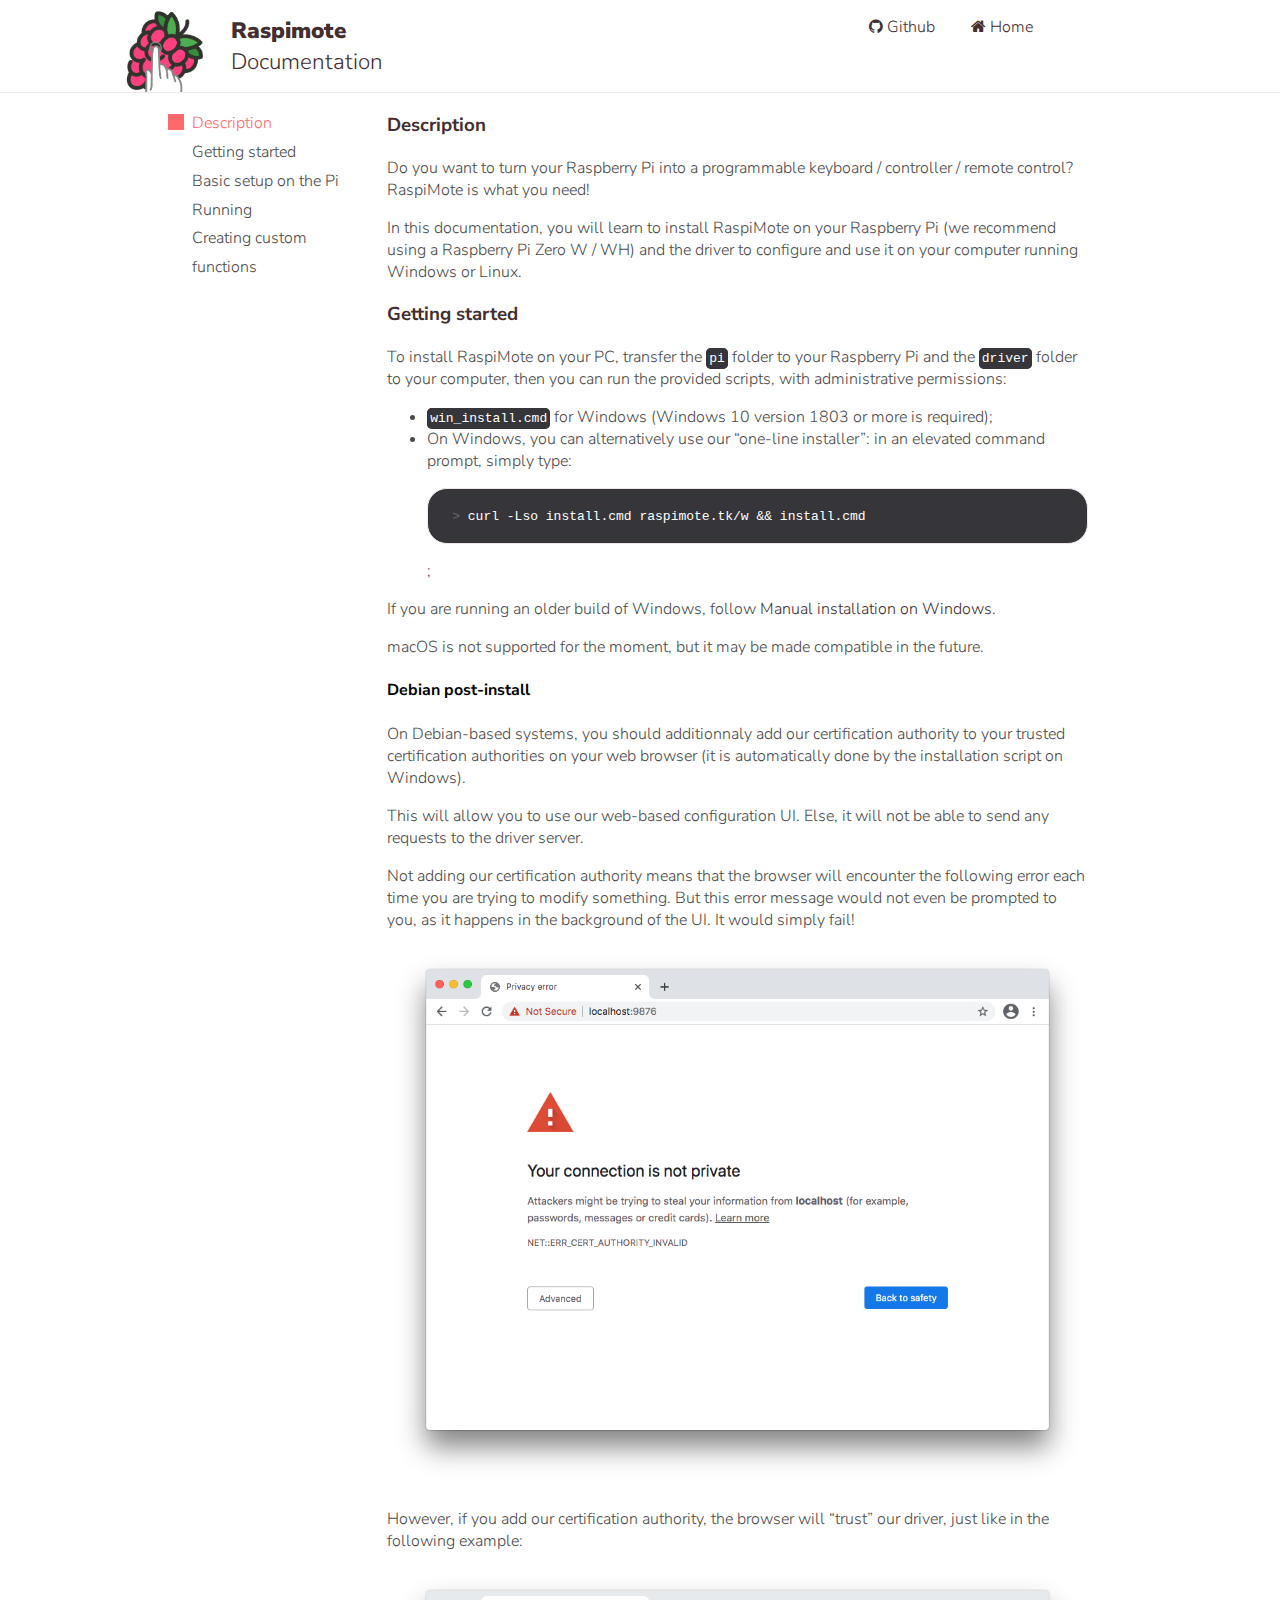
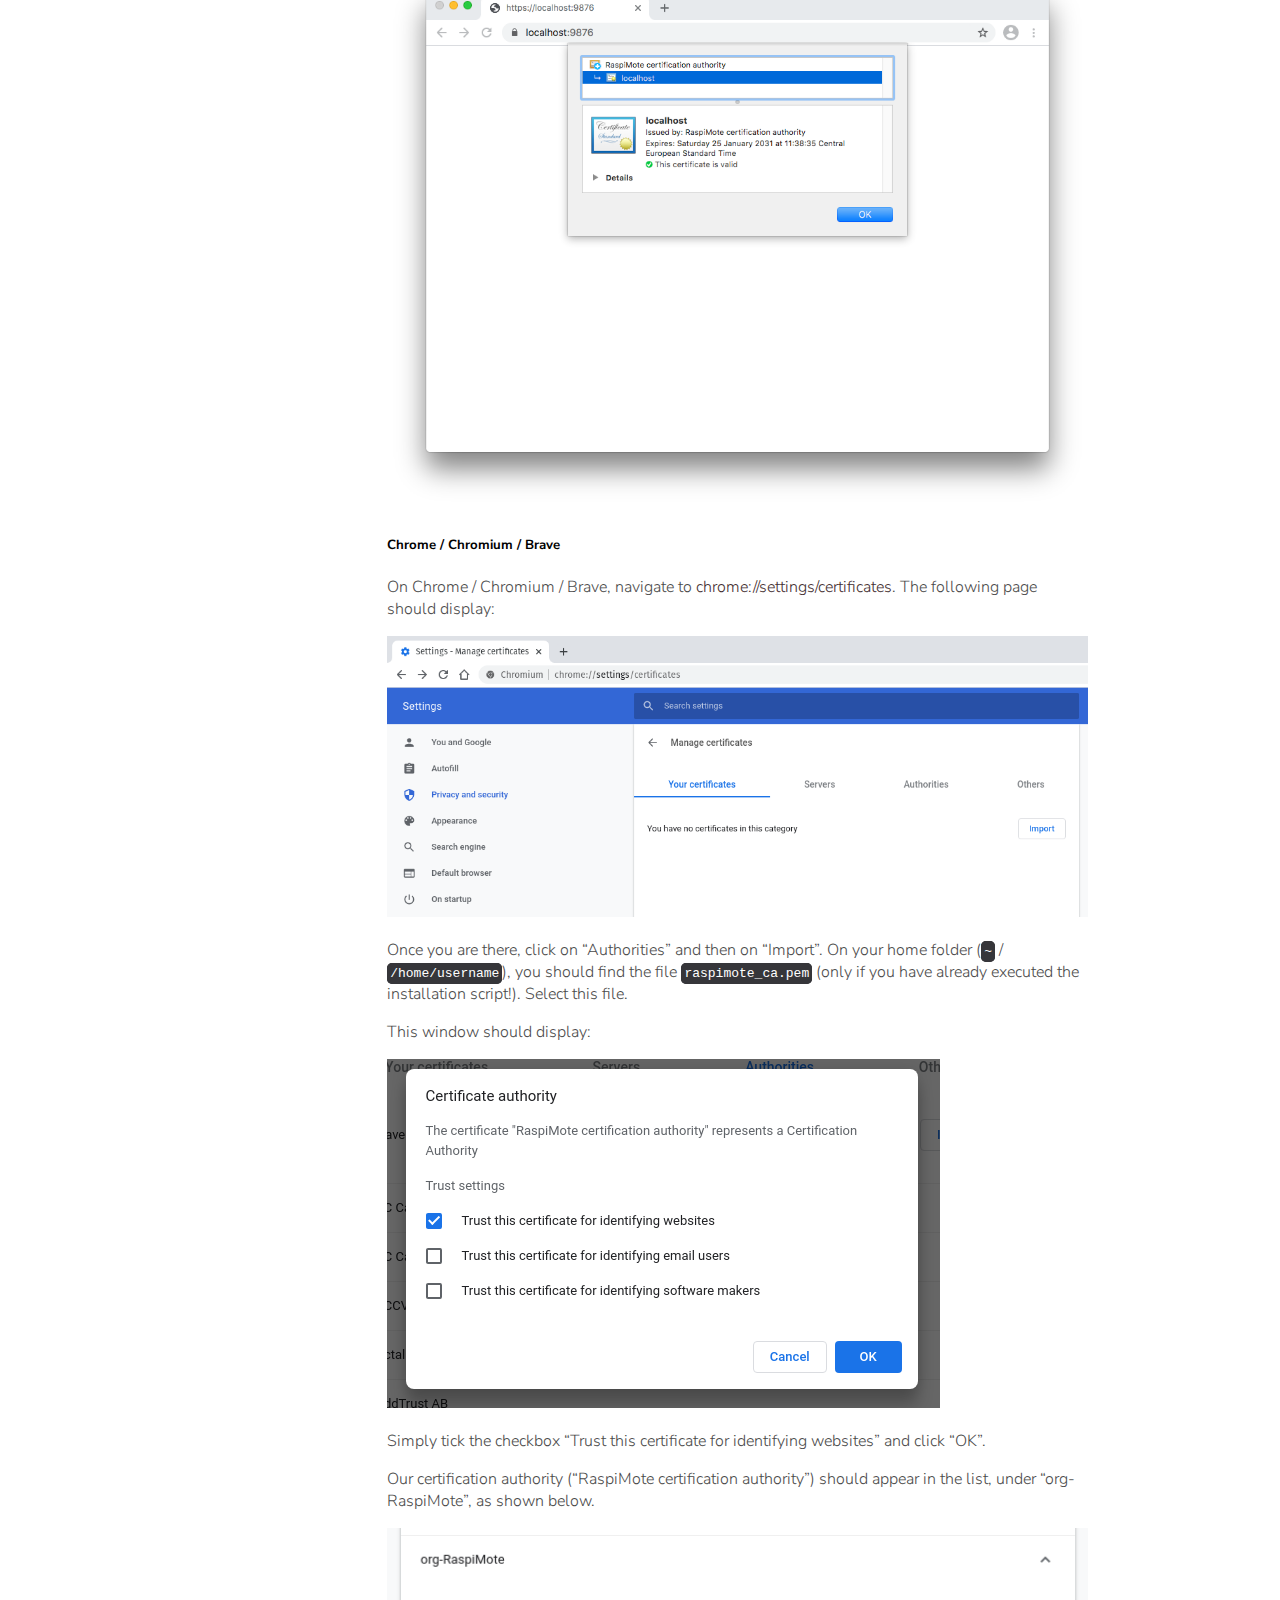
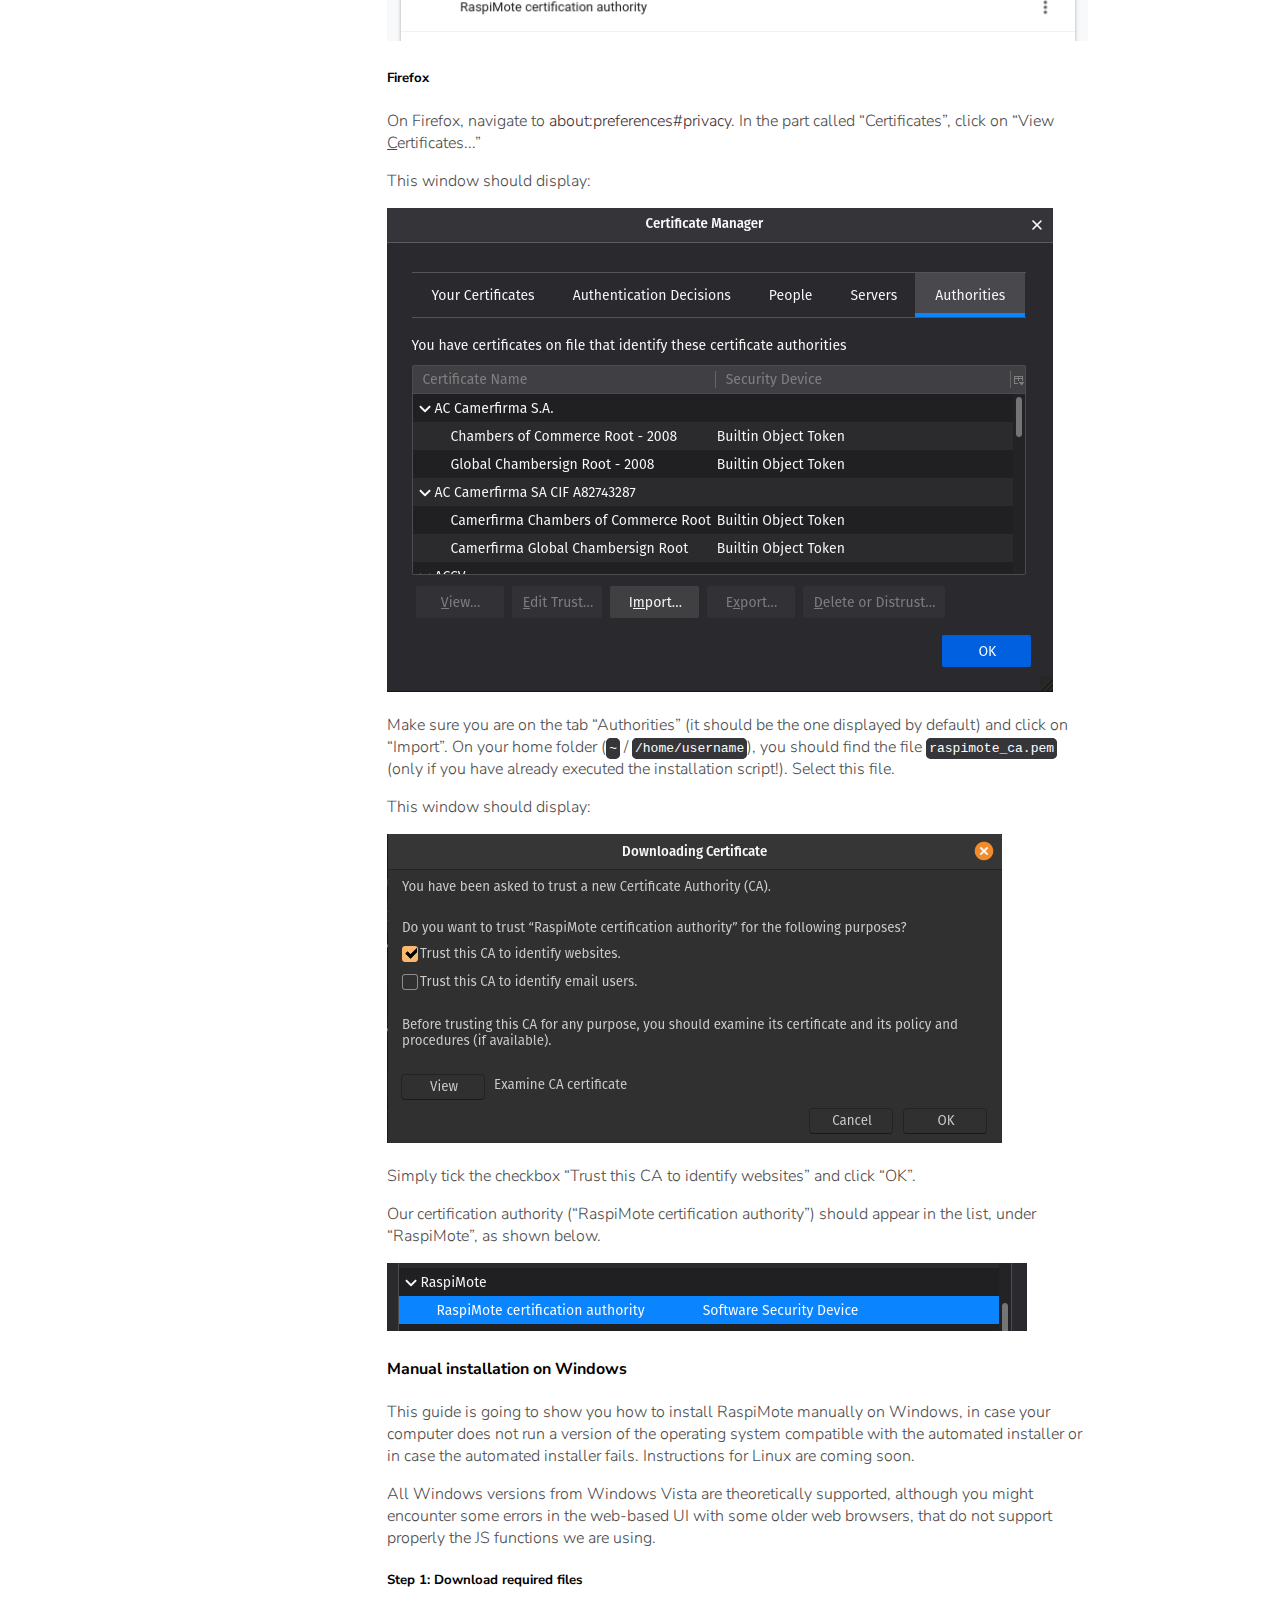
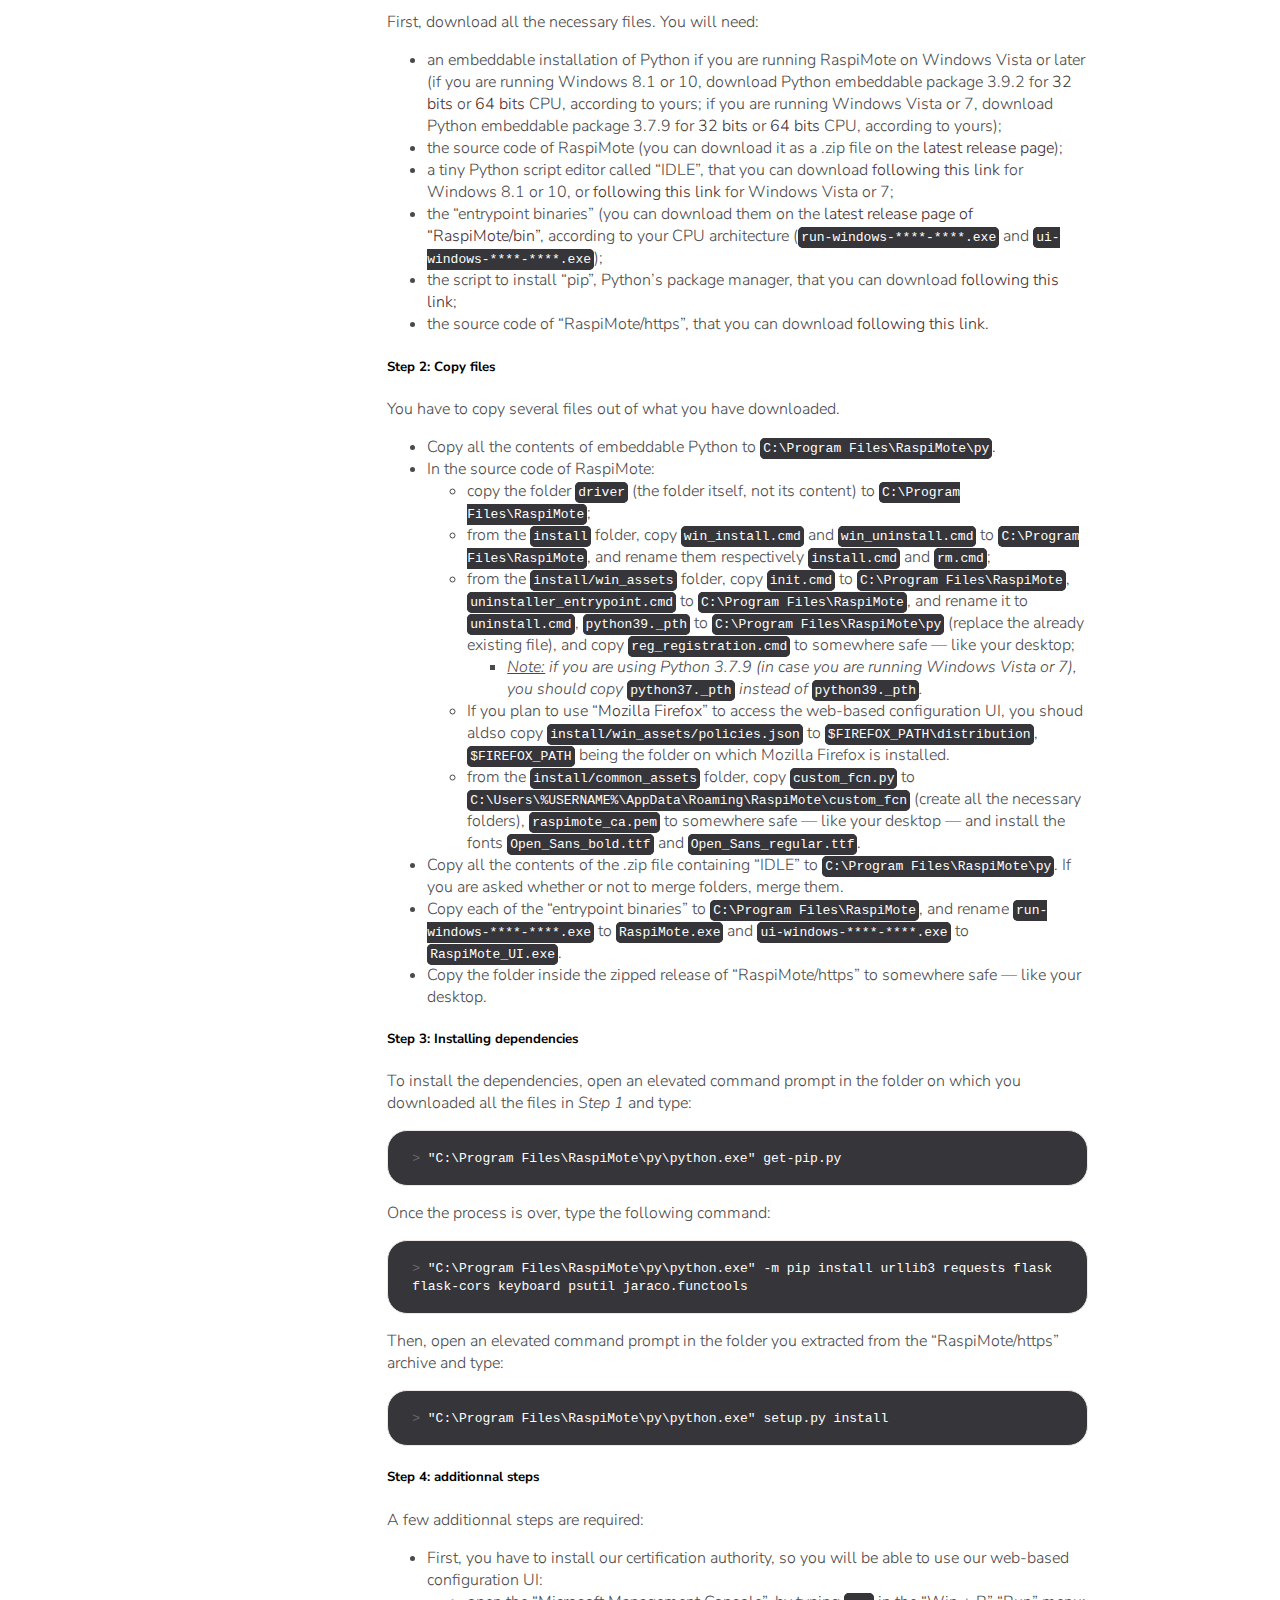
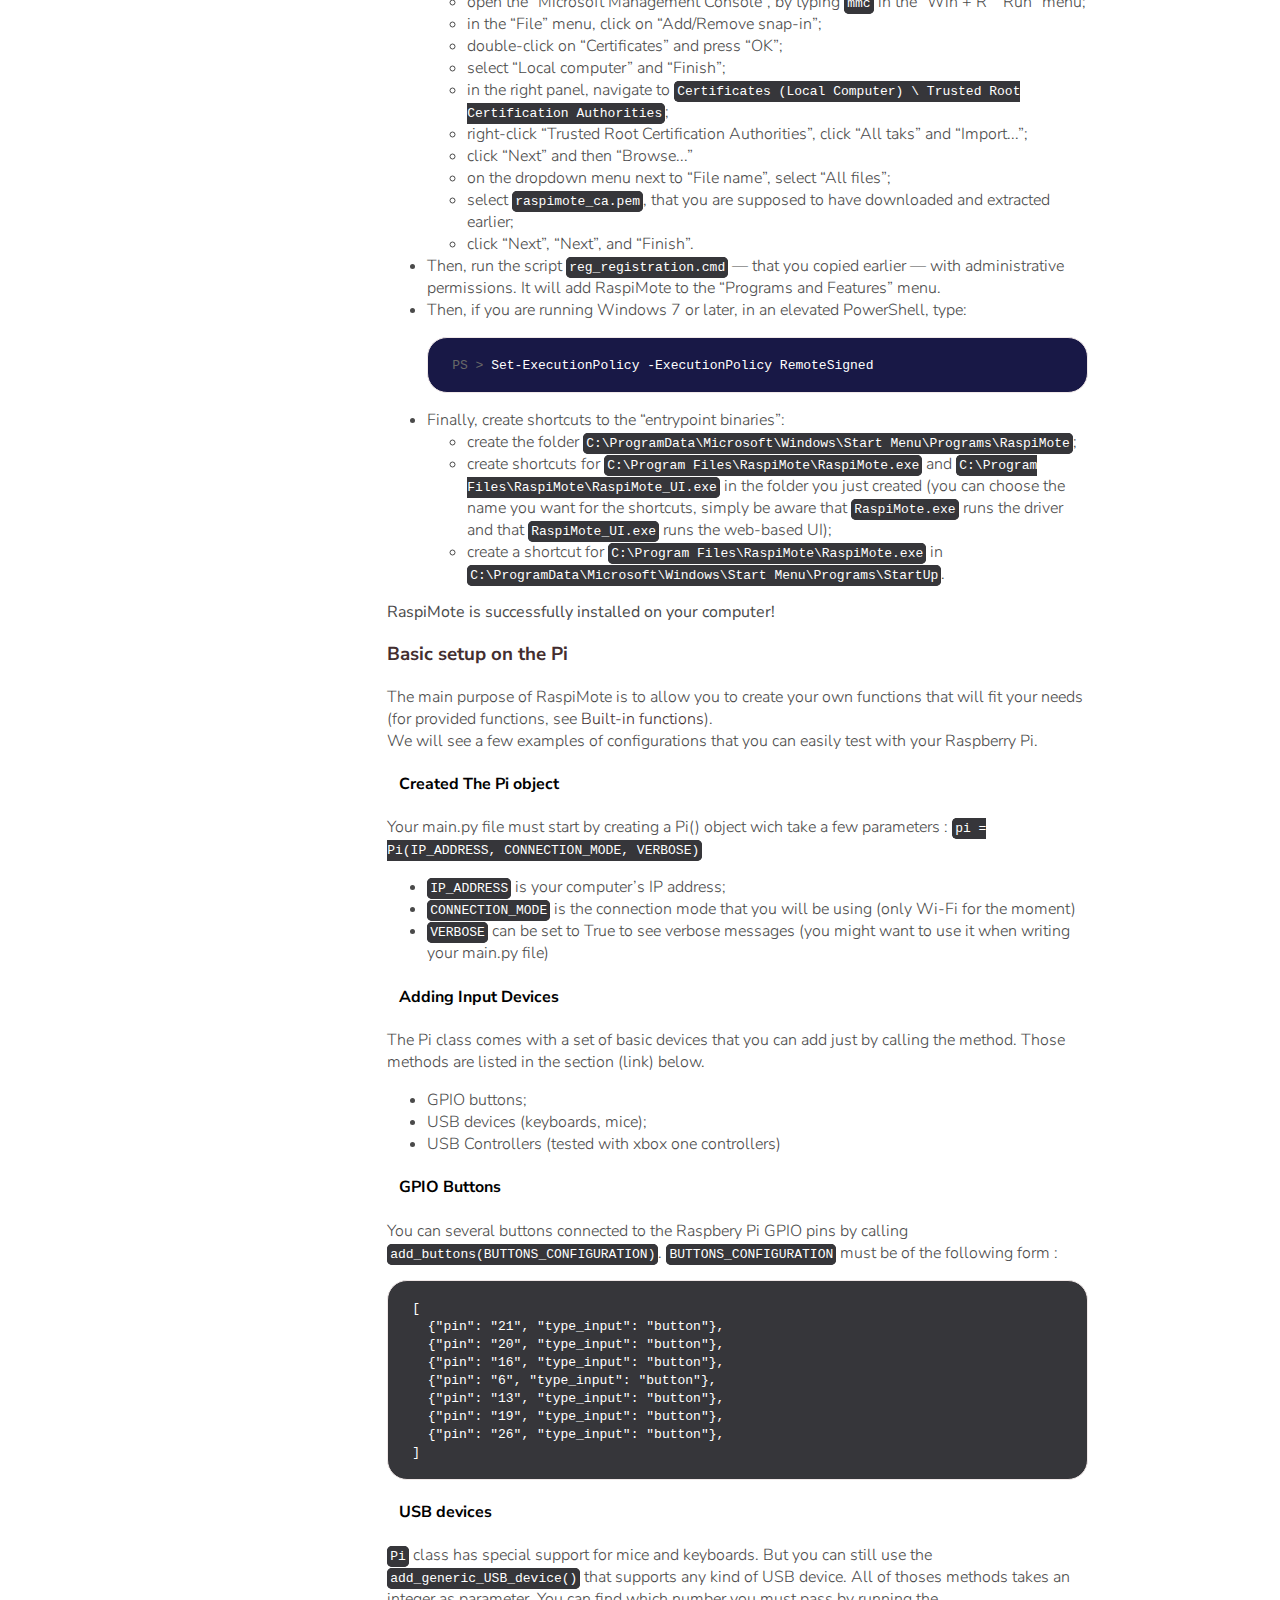
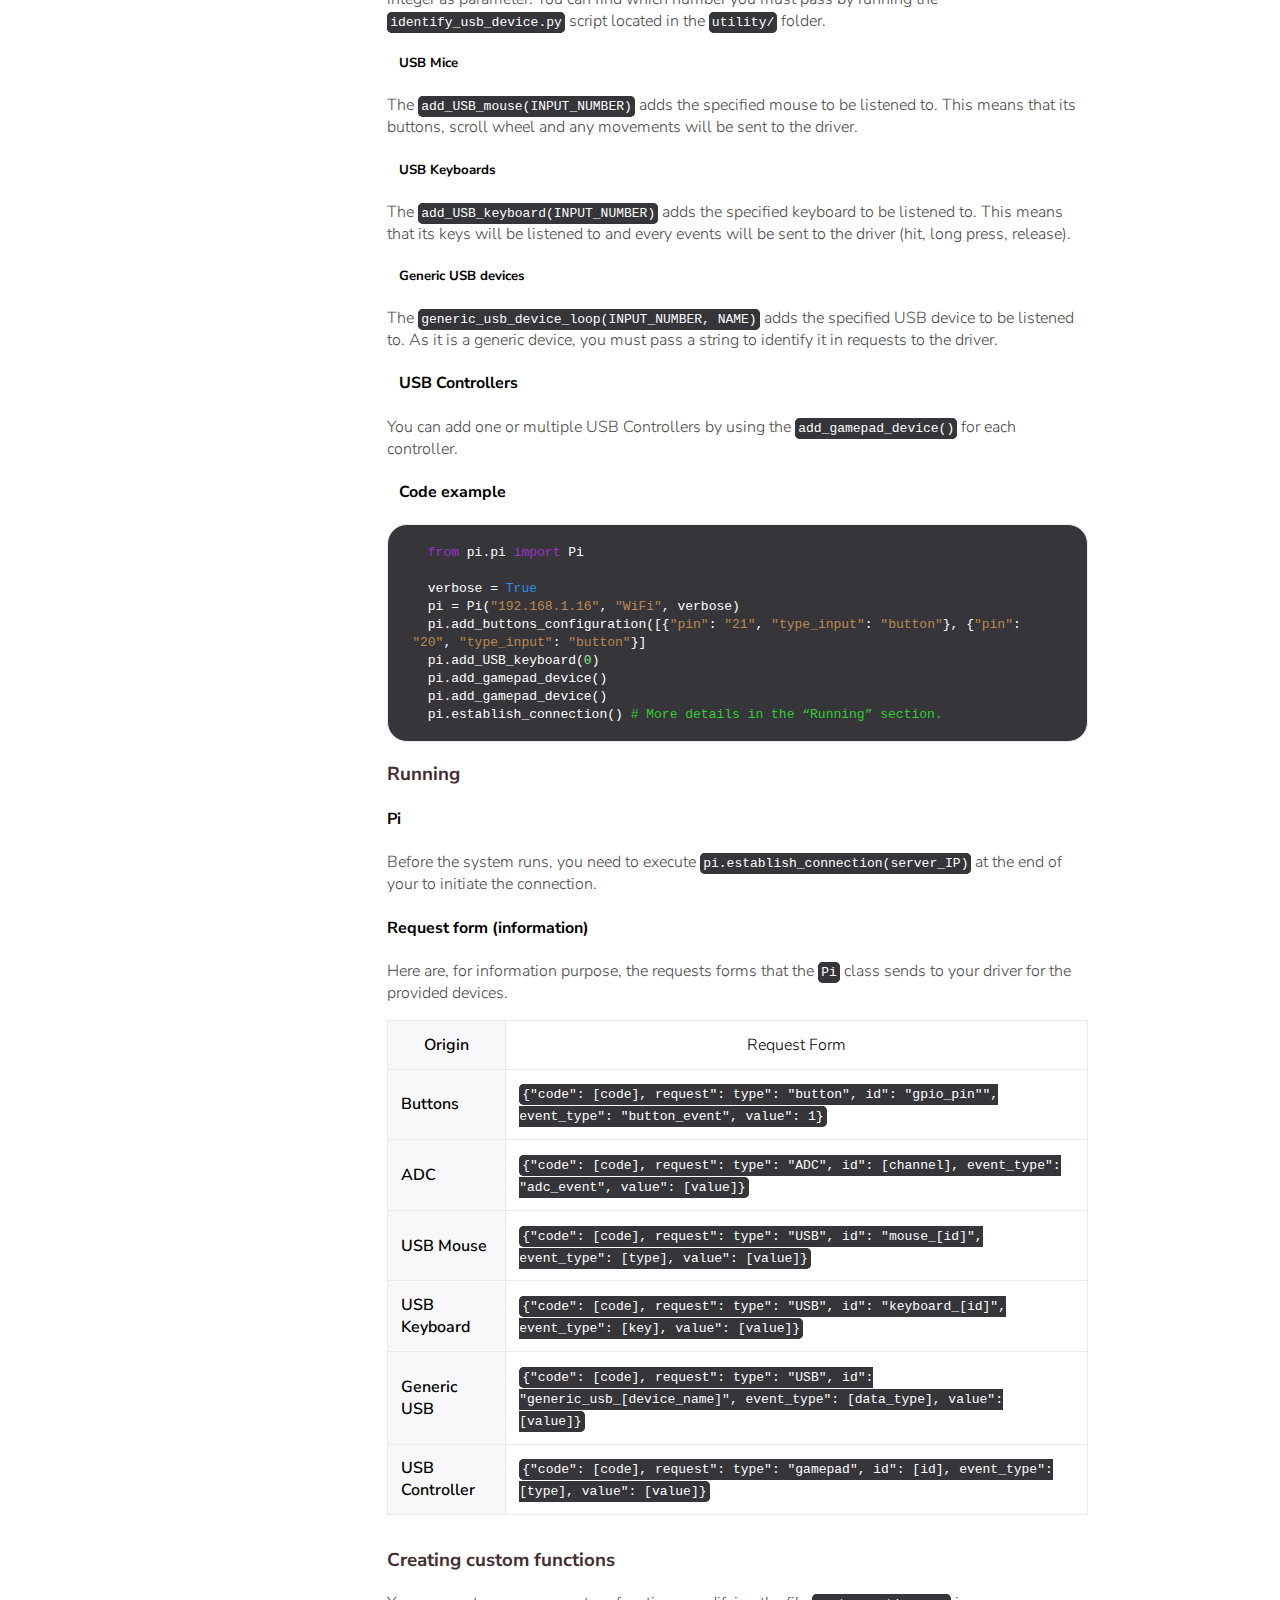
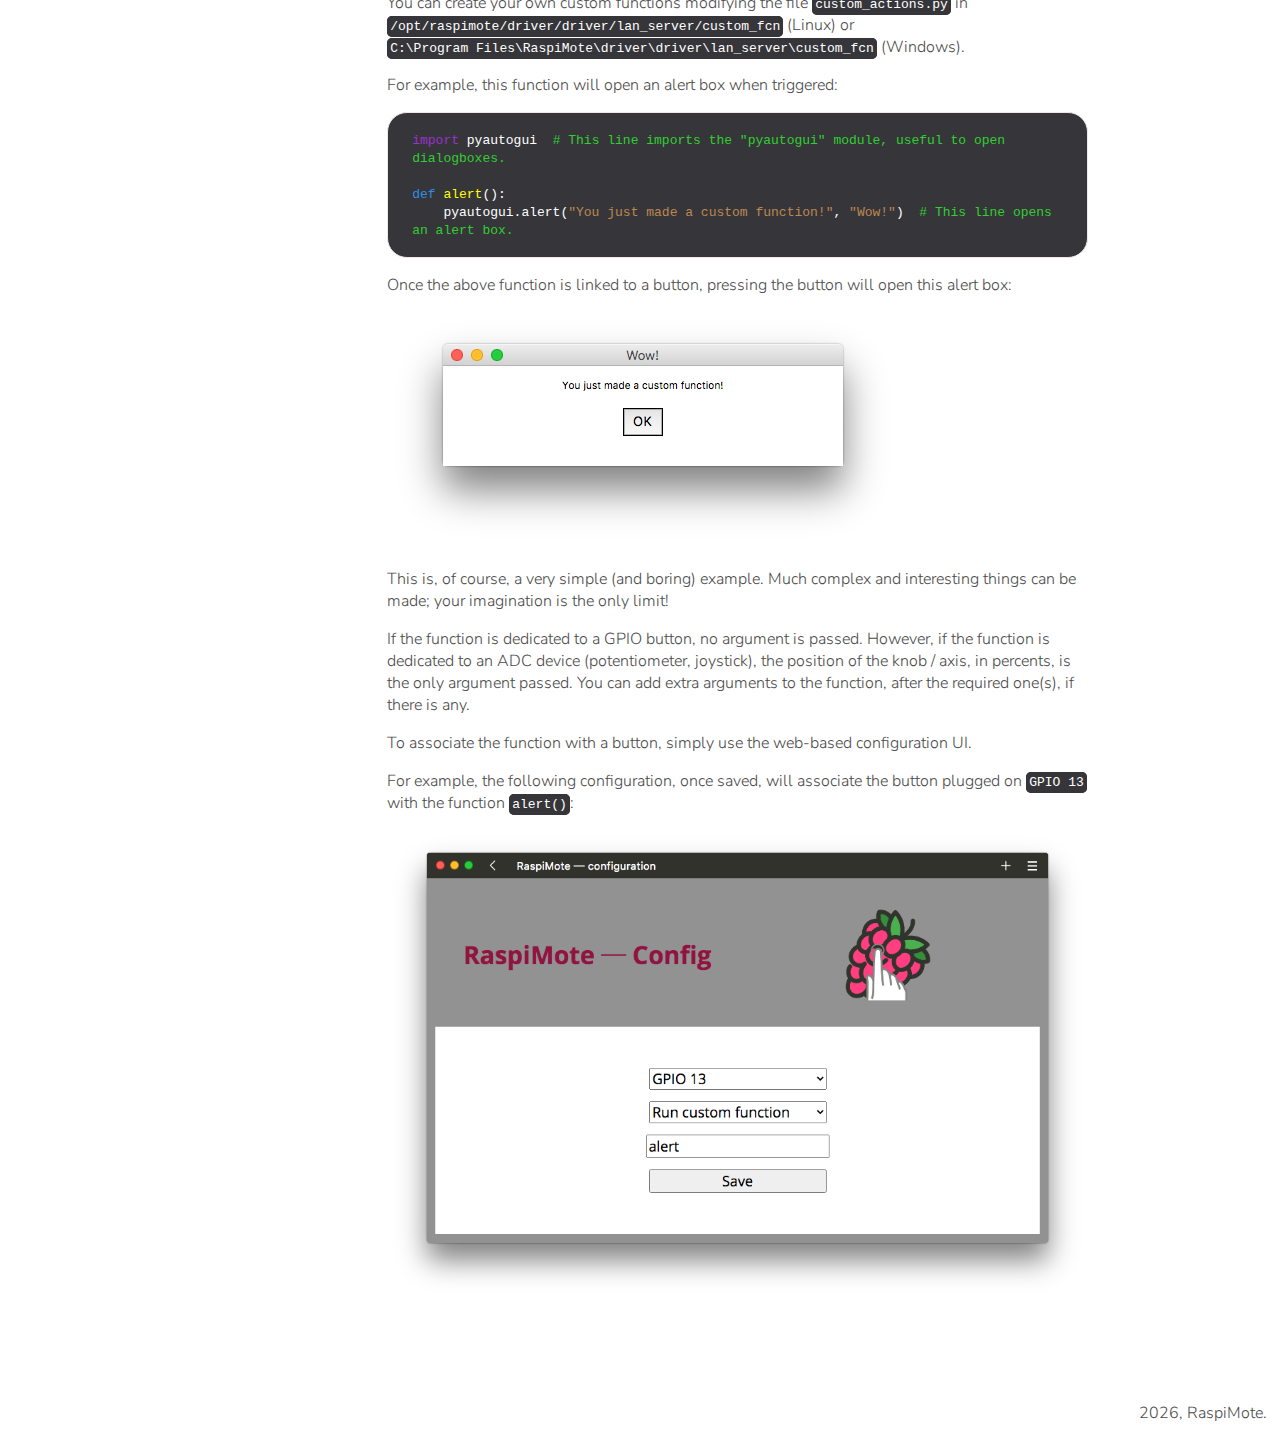
==== commit b2520a5c: "Update docs" ====
--- a/index.html
+++ b/index.html
@@ -52,11 +52,11 @@
         <h3 class="section__title">Getting started</h3>
 
         <p>
-            To install RaspiMote on your PC, transfer the <code class="micro_code">pi</code> folder to your Raspberry Pi and the <code class="micro_code">driver</code> folder to your computer, then you can run the provided scripts:
+            To install RaspiMote on your PC, transfer the <code class="micro_code">pi</code> folder to your Raspberry Pi and the <code class="micro_code">driver</code> folder to your computer, then you can run the provided scripts, with administrative permissions:
         </p>
 
         <ul>
-            <li><code class="micro_code">win_install.cmd</code> for Windows (Windows 10 version 1706 or more is required);</li>
+            <li><code class="micro_code">win_install.cmd</code> for Windows (Windows 10 version 1803 or more is required);</li>
             <li>On Windows, you can alternatively use our “one-line installer”: in an elevated command prompt, simply type:
               <div class="code__block code__block--notabs">
                 <pre class="code code--block">
@@ -136,6 +136,10 @@
           This guide is going to show you how to install RaspiMote manually on Windows, in case your computer does not run a version of the operating system compatible with the automated installer or in case the automated installer fails. Instructions for Linux are coming soon.
         </p>
 
+        <p>
+          All Windows versions from Windows Vista are theoretically supported, although you might encounter some errors in the web-based UI with some older web browsers, that do not support properly the JS functions we are using.
+        </p>
+
         <h5>Step 1: Download required files</h5>
 
         <p>
@@ -165,7 +169,7 @@
                 <li>from the <code class="micro_code">install</code> folder, copy <code class="micro_code">win_install.cmd</code> and <code class="micro_code">win_uninstall.cmd</code> to <code class="micro_code">C:\Program Files\RaspiMote</code>, and rename them respectively <code class="micro_code">install.cmd</code> and <code class="micro_code">rm.cmd</code>;</li>
                 <li>from the <code class="micro_code">install/win_assets</code> folder, copy <code class="micro_code">init.cmd</code> to <code class="micro_code">C:\Program Files\RaspiMote</code>, <code class="micro_code">uninstaller_entrypoint.cmd</code> to <code class="micro_code">C:\Program Files\RaspiMote</code>, and rename it to <code class="micro_code">uninstall.cmd</code>, <code class="micro_code">python39._pth</code> to <code class="micro_code">C:\Program Files\RaspiMote\py</code> (replace the already existing file), and copy <code class="micro_code">reg_registration.cmd</code> to somewhere safe — like your desktop;
                   <ul><li>
-                    <i><u>Note:</u> if you are using Python 3.7.9 (in case you are running Windows Vista or 7), you should additionnally rename <code class="micro_code">python39._pth</code> to <code class="micro_code">python37._pth</code> before copying it. You should also open the file with a text editor such as “<a href="https://notepad-plus-plus.org/" target="_blank">Notepad++</a>” and replace “python39.zip” by “python37.zip”.</i>
+                    <i><u>Note:</u> if you are using Python 3.7.9 (in case you are running Windows Vista or 7), you should copy </i><code class="micro_code">python37._pth</code><i> instead of </i><code class="micro_code">python39._pth</code><i>.</i>
                   </li></ul>
                 </li>
                 <li>If you plan to use “<a href="https://www.mozilla.org/en-US/firefox/" target="_blank">Mozilla Firefox</a>” to access the web-based configuration UI, you shoud aldso copy <code class="micro_code">install/win_assets/policies.json</code> to <code class="micro_code">$FIREFOX_PATH\distribution</code>, <code class="micro_code">$FIREFOX_PATH</code> being the folder on which Mozilla Firefox is installed.</li>
@@ -224,14 +228,41 @@
                 <li>double-click on “Certificates” and press “OK”;</li>
                 <li>select “Local computer” and “Finish”;</li>
                 <li>in the right panel, navigate to <code class="micro_code">Certificates (Local Computer) \ Trusted Root Certification Authorities</code>;</li>
-                <li>right click “Trusted Root Certification Authorities”, click “All taks” and “Import...”;</li>
+                <li>right-click “Trusted Root Certification Authorities”, click “All taks” and “Import...”;</li>
                 <li>click “Next” and then “Browse...”</li>
                 <li>on the dropdown menu next to “File name”, select “All files”;</li>
                 <li>select <code class="micro_code">raspimote_ca.pem</code>, that you are supposed to have downloaded and extracted earlier;</li>
                 <li>click “Next”, “Next”, and “Finish”.</li>
               </ul>
             </li>
+            <li>
+              Then, run the script <code class="micro_code">reg_registration.cmd</code> — that you copied earlier — with administrative permissions. It will add RaspiMote to the “Programs and Features” menu.
+            </li>
+            <li>
+              Then, if you are running Windows 7 or later, in an elevated PowerShell, type:
+              <div class="code__block code__block--notabs">
+                <pre class="code code--powblock">
+                  <code>
+                    <grey>PS > </grey>Set-ExecutionPolicy -ExecutionPolicy RemoteSigned
+                  </code>
+                </pre class="code code--powblock">
+              </div class="code__block code__block--notabs">
+            </li>
+            <li>
+              Finally, create shortcuts to the “entrypoint binaries”:
+              <ul>
+                <li>create the folder <code class="micro_code">C:\ProgramData\Microsoft\Windows\Start Menu\Programs\RaspiMote</code>;</li>
+                <li>create shortcuts for <code class="micro_code">C:\Program Files\RaspiMote\RaspiMote.exe</code> and <code class="micro_code">C:\Program Files\RaspiMote\RaspiMote_UI.exe</code> in the folder you just created (you can choose the name you want for the shortcuts, simply be aware that <code class="micro_code">RaspiMote.exe</code> runs the driver and that <code class="micro_code">RaspiMote_UI.exe</code> runs the web-based UI);</li>
+                <li>create a shortcut for <code class="micro_code">C:\Program Files\RaspiMote\RaspiMote.exe</code> in <code class="micro_code">C:\ProgramData\Microsoft\Windows\Start Menu\Programs\StartUp</code>.</li>
+              </ul>
+            </li>
           </ul>
+        </p>
+
+        <p>
+          <b>
+            RaspiMote is successfully installed on your computer!
+          </b>
         </p>
 
 
--- a/css/style2.css
+++ b/css/style2.css
@@ -114,6 +114,14 @@
   border-radius: 20px;
 }
 
+.code--powblock {
+  white-space: pre-line;
+  padding: 0 1.5rem;
+  background-color: #181846;
+  color: #FFFFFF;
+  border-radius: 20px;
+}
+
 .code--inline {
   padding: 3px 6px;
   font-size: 80%;
